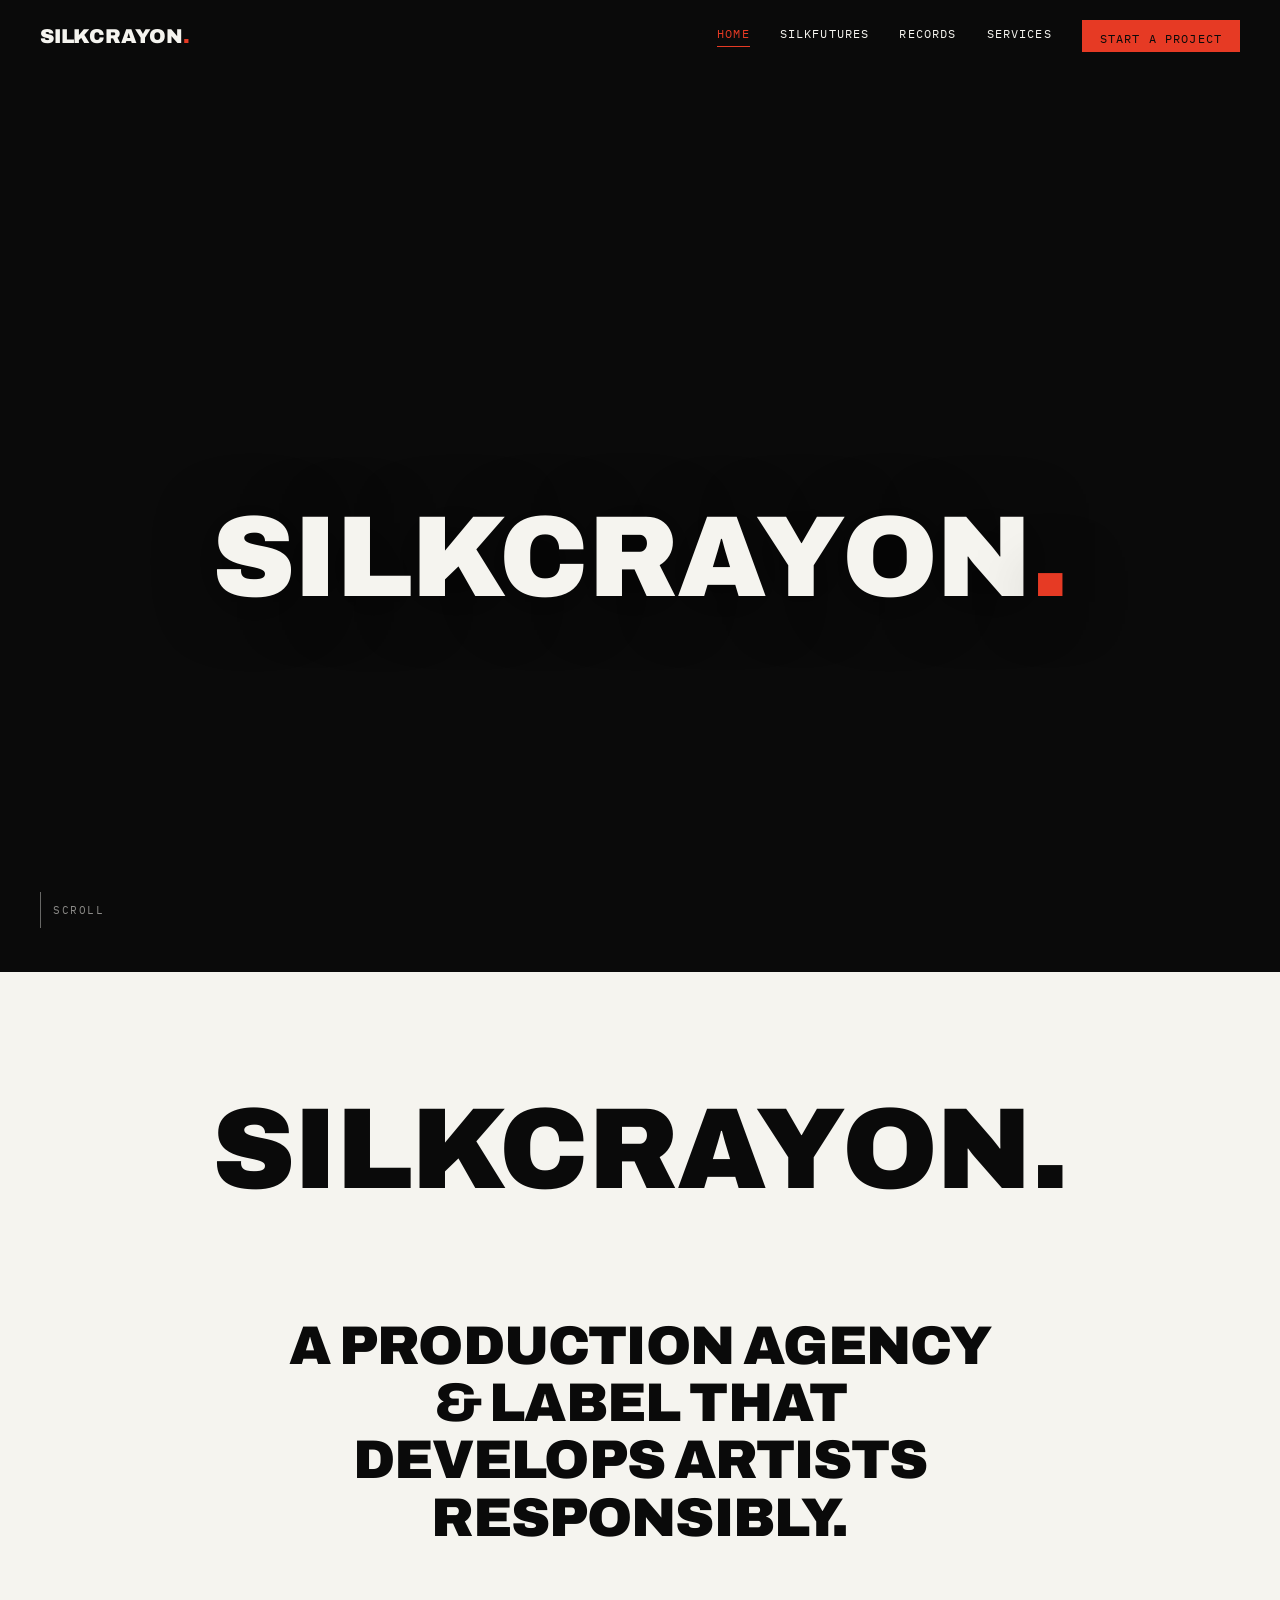
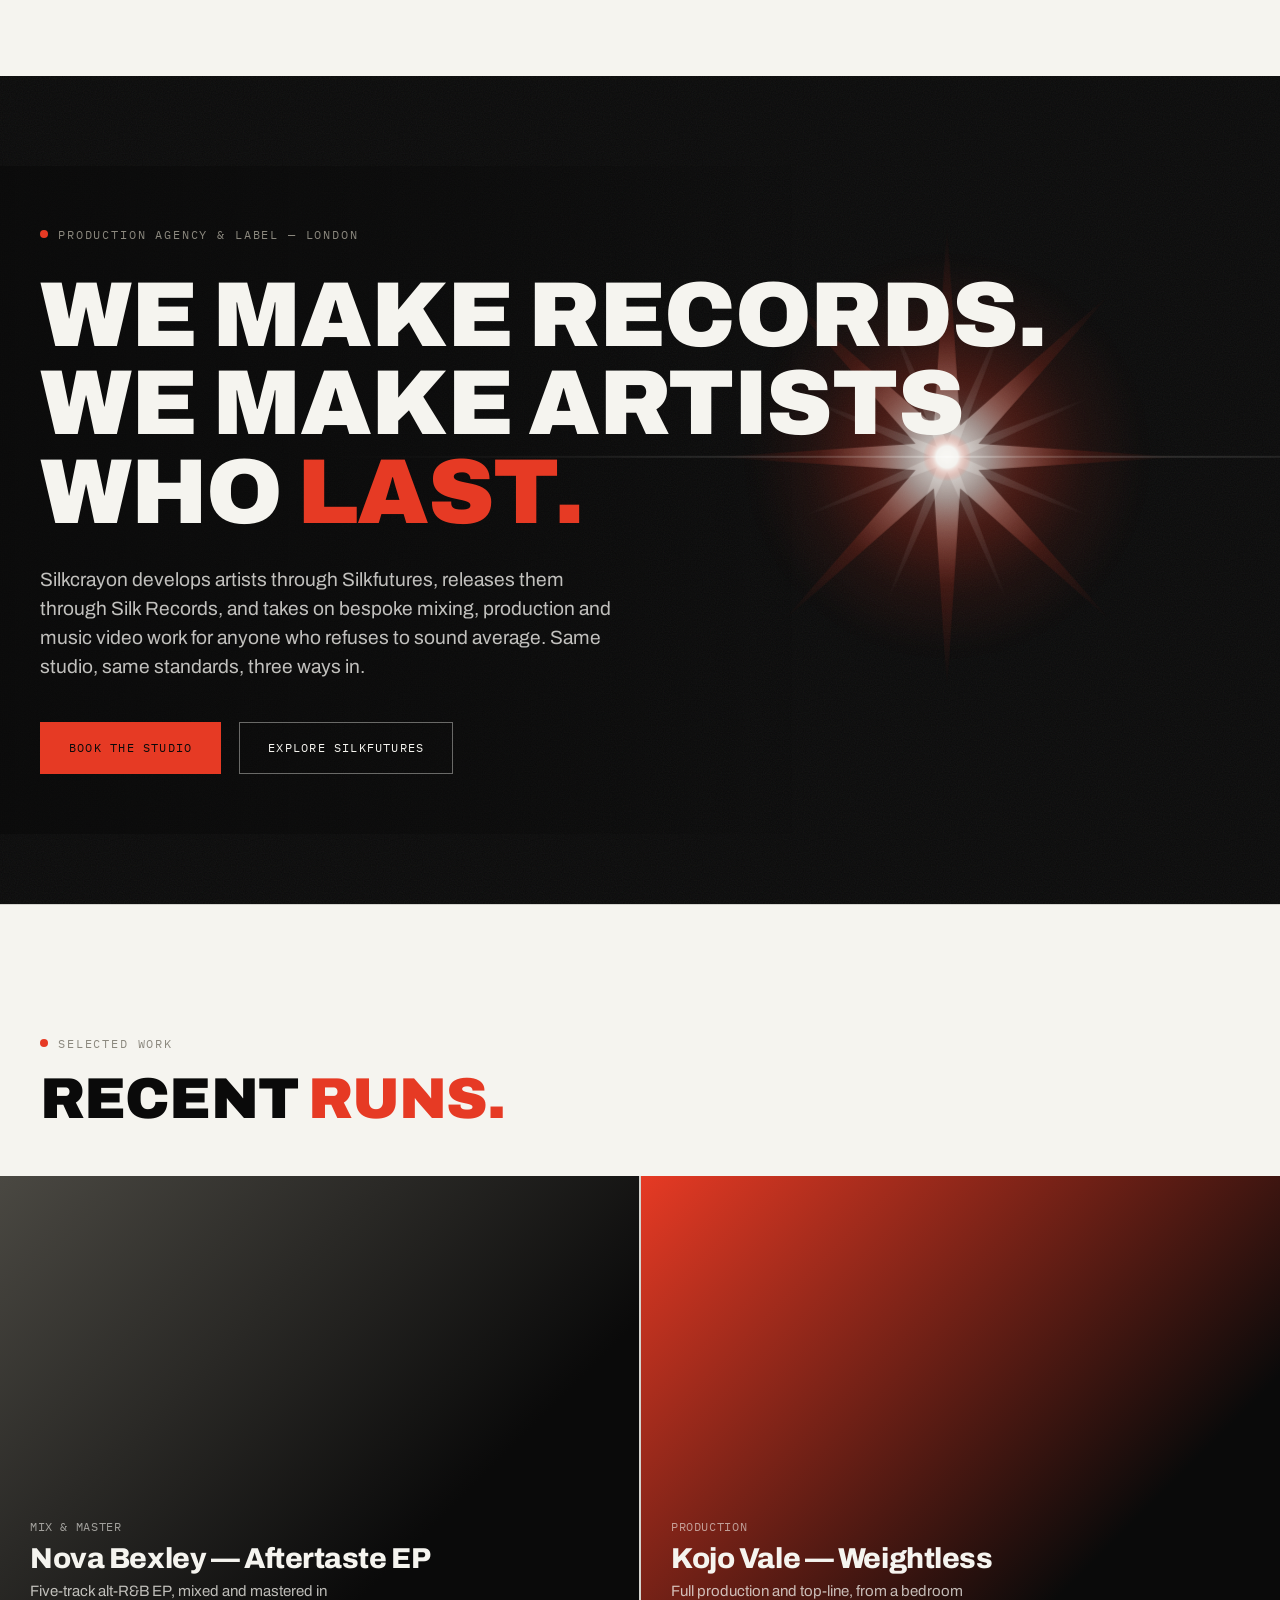
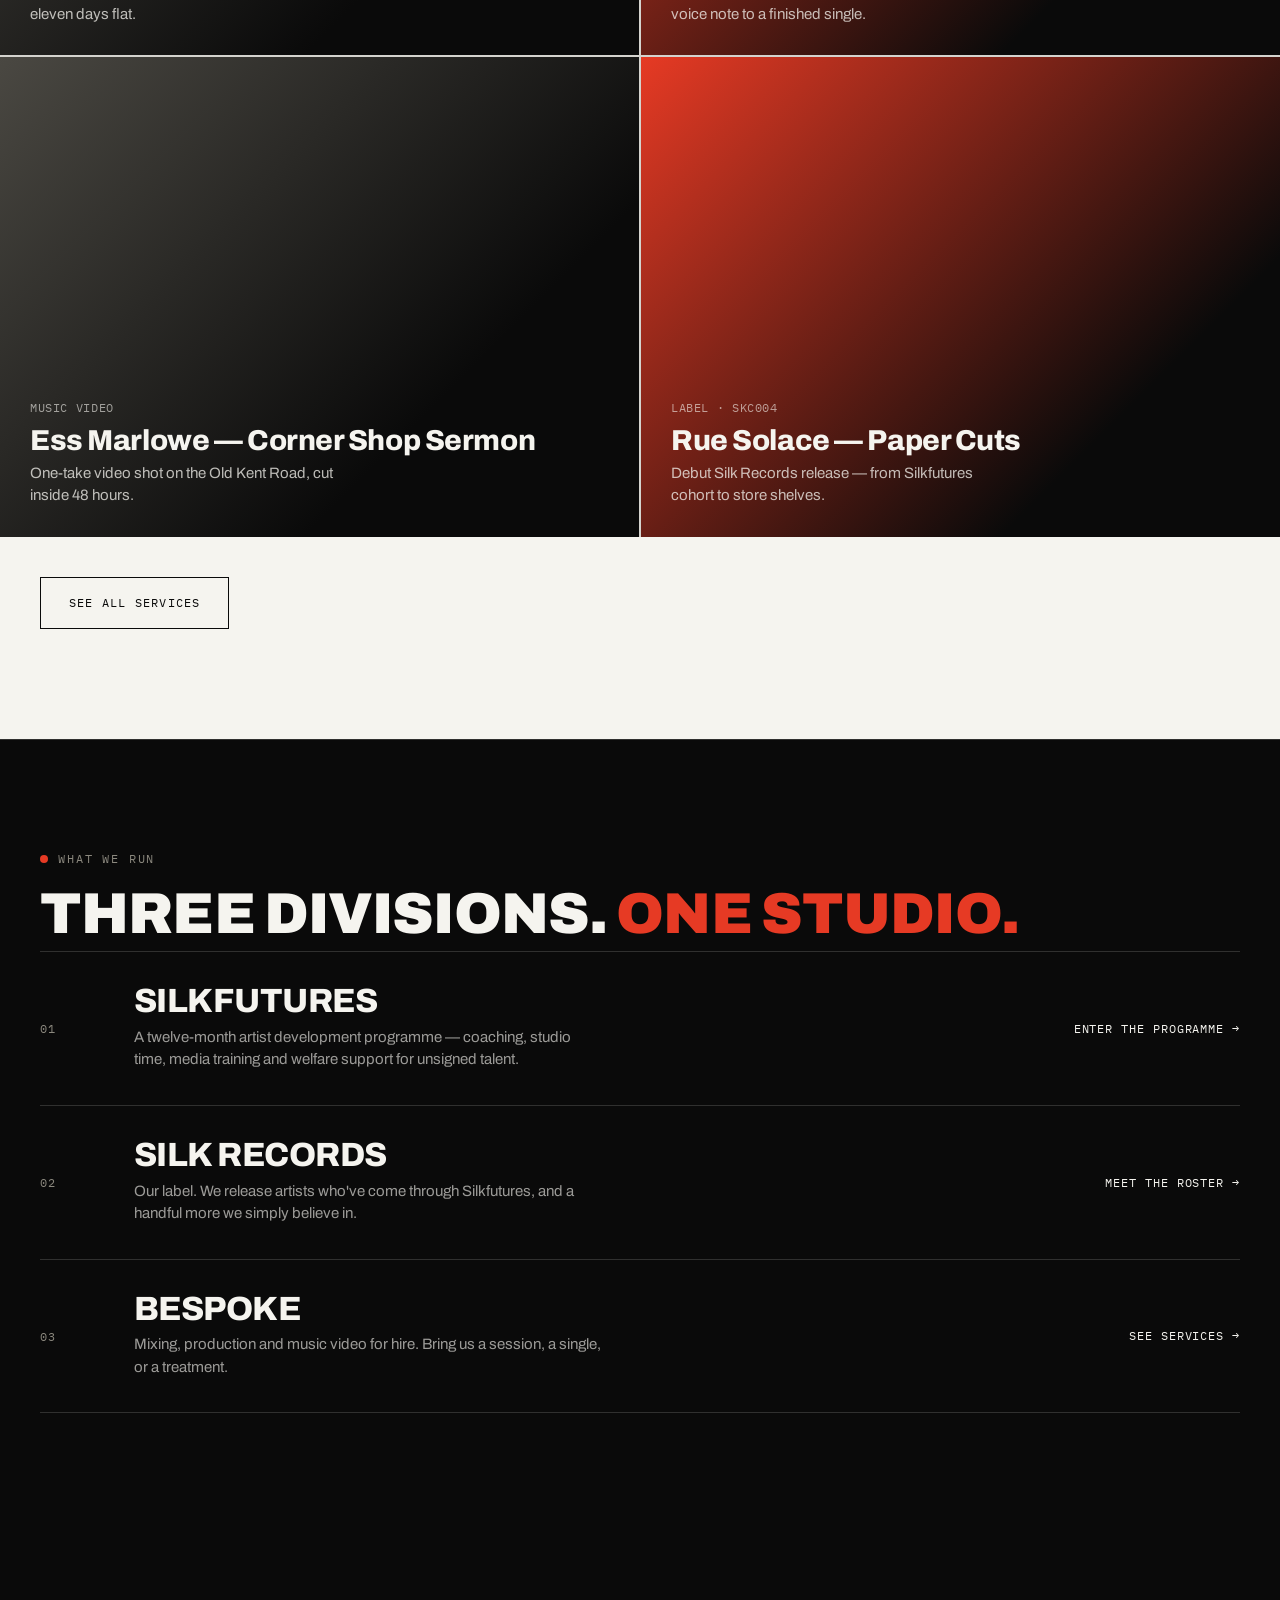
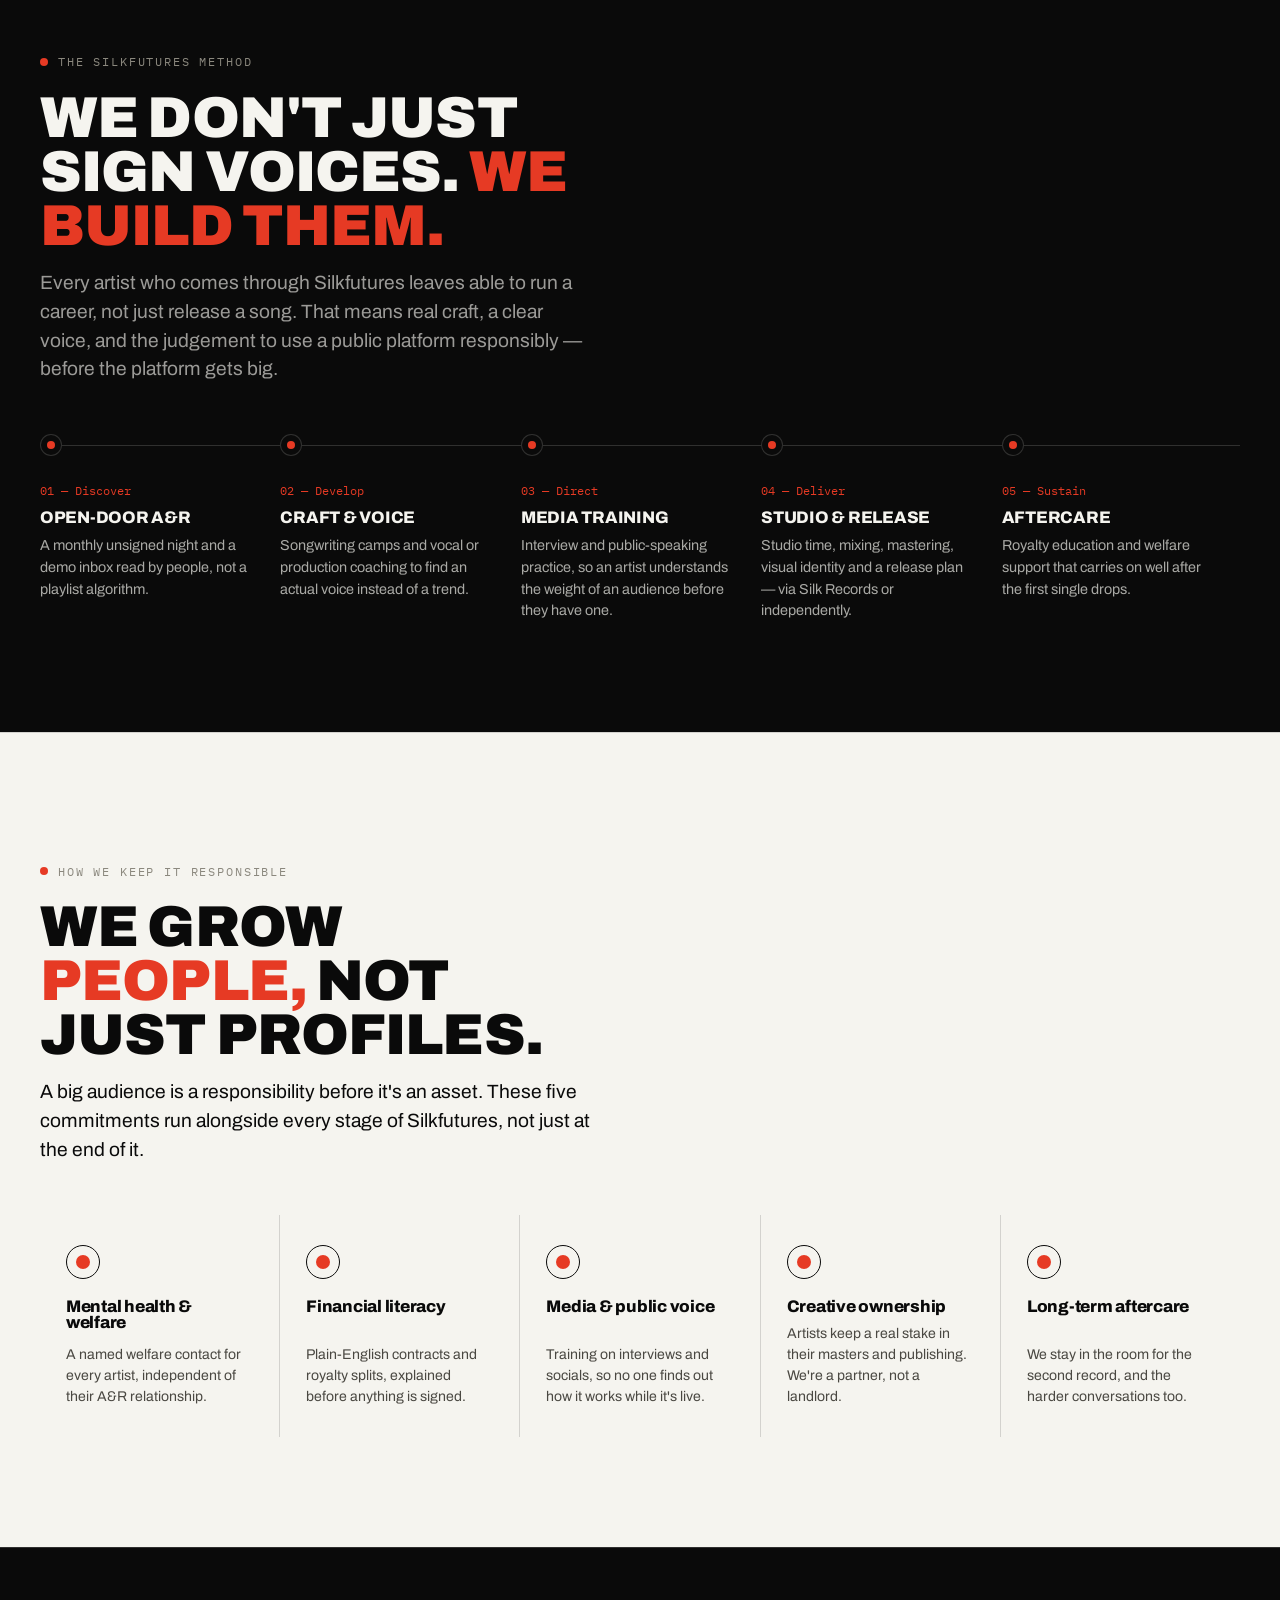
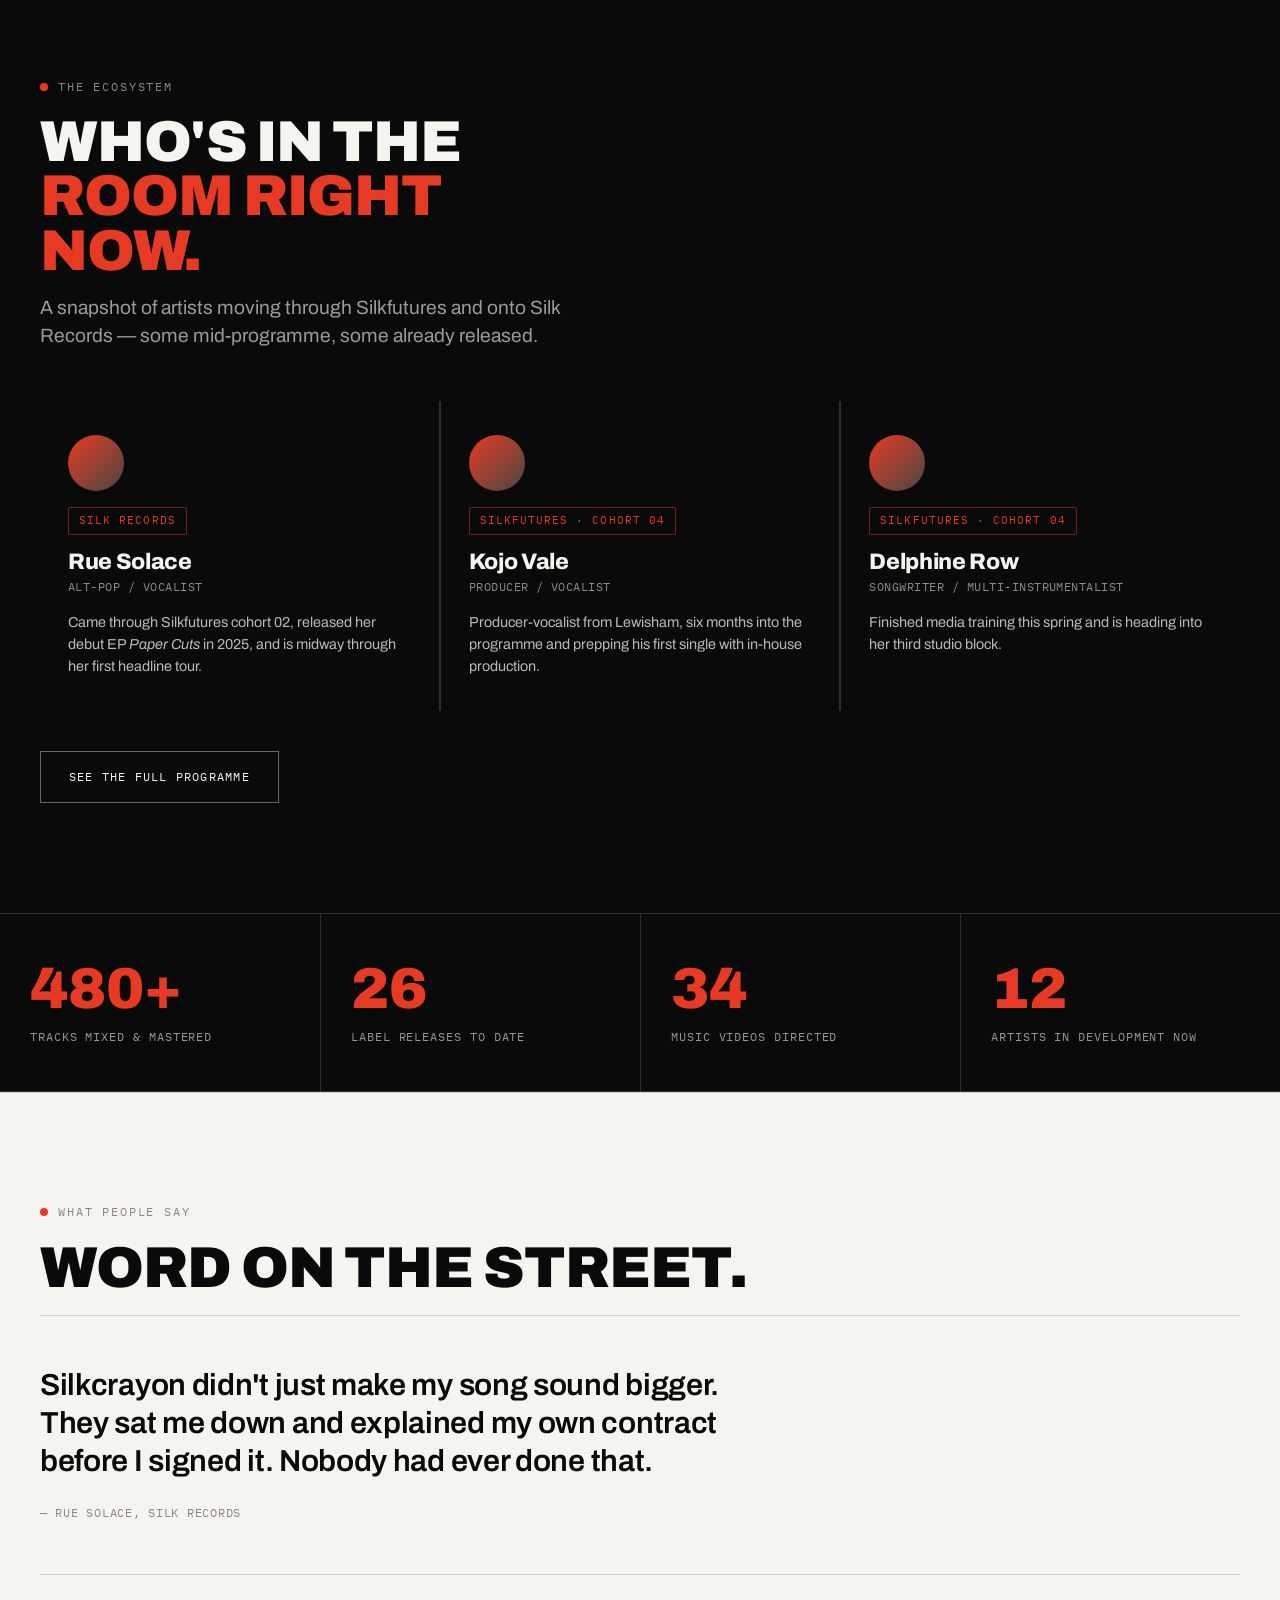
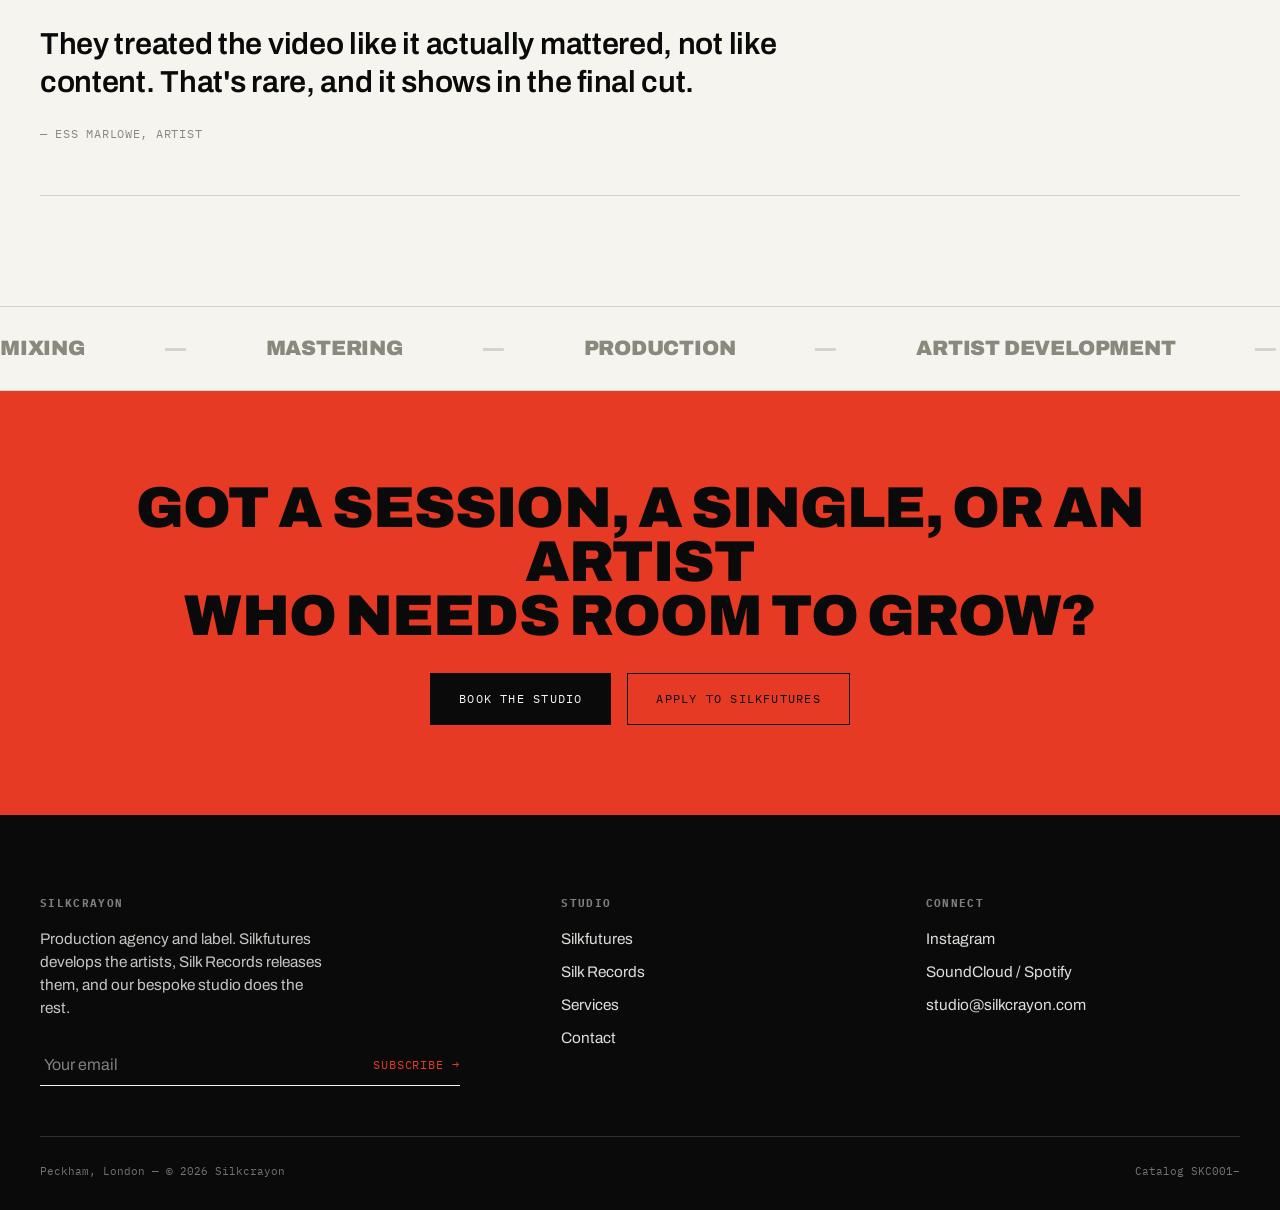
==== index.html @ c067dc6a "Add files via upload" ====
<!DOCTYPE html>
<html lang="en">
<head>
<meta charset="UTF-8">
<meta name="viewport" content="width=device-width, initial-scale=1.0">
<title>Silkcrayon — production agency & label, London</title>
<meta name="description" content="Silkcrayon is a London production agency and label. Silkfutures develops artists responsibly, Silk Records releases them, and our bespoke studio mixes, produces and shoots video for hire.">
<style>
/* ==========================================================================
   SILKCRAYON — design tokens v4
   Bold London ad-agency showreel energy. Stark black/white, one hot red,
   huge declarative uppercase type, full-bleed hero, work-grid, numbered
   method timeline, pillar cards, ecosystem grid, stacked quotes.
   ========================================================================== */

@import url('https://fonts.googleapis.com/css2?family=Archivo:ital,wght@0,400;0,500;0,600;0,700;0,800;0,900;1,500&family=IBM+Plex+Mono:wght@400;500;600&display=swap');

:root{
  --black:  #0A0A0A;
  --white:  #F5F4EF;
  --red:    #E63A24;
  --grey:   #8B887E;
  --grey-dark:#4A4842;
  --line-d: rgba(245,244,239,0.16);
  --line-l: rgba(10,10,10,0.14);

  --display:'Archivo', sans-serif;
  --body:'Archivo', sans-serif;
  --mono:'IBM Plex Mono', monospace;
}

*{ box-sizing:border-box; margin:0; padding:0; }
html{ scroll-behavior:smooth; }

body{
  background:var(--white);
  color:var(--black);
  font-family:var(--body);
  font-size:16px;
  line-height:1.5;
}

a{ color:inherit; text-decoration:none; }
img{ max-width:100%; display:block; }
button{ font-family:inherit; cursor:pointer; border:none; background:none; color:inherit; }
ul{ list-style:none; }

.wrap{ max-width:1320px; margin:0 auto; padding:0 40px; }

/* ---------- type ---------- */
h1,h2,h3{
  font-family:var(--display);
  font-weight:900;
  text-transform:uppercase;
  letter-spacing:-0.015em;
  line-height:0.94;
}
h1{ font-size:clamp(3rem, 8.4vw, 7.6rem); }
h2{ font-size:clamp(2.1rem, 4.6vw, 3.6rem); }
h3{ font-size:clamp(1.2rem, 2.2vw, 1.5rem); font-weight:800; }

.accent{ color:var(--red); }

.eyebrow{
  font-family:var(--mono); font-size:0.72rem; letter-spacing:0.16em; text-transform:uppercase;
  color:var(--grey); display:flex; align-items:center; gap:10px;
}
.eyebrow::before{ content:""; width:8px; height:8px; background:var(--red); border-radius:50%; display:inline-block; flex-shrink:0; }

.index-no{ font-family:var(--mono); font-size:0.78rem; letter-spacing:0.05em; color:var(--grey); }

p.lede{ font-size:1.2rem; max-width:54ch; }
.dim{ color:var(--grey); }
.dim-d{ color:rgba(245,244,239,0.62); }
.section-head{ margin:20px 0 50px; max-width:70ch; }
.section-head h2{ margin:20px 0 16px; }

/* ---------- nav ---------- */
.site-nav{
  position:fixed; top:0; left:0; right:0; z-index:500;
  background:var(--black); color:var(--white);
}
.site-nav .wrap{ display:flex; align-items:center; justify-content:space-between; height:72px; }
.brand{ font-family:var(--display); font-weight:900; font-size:1.25rem; text-transform:uppercase; letter-spacing:-0.01em; }
.brand .dot{ color:var(--red); }
.nav-links{ display:flex; gap:30px; align-items:center; }
.nav-links a{
  font-family:var(--mono); font-size:0.72rem; letter-spacing:0.1em; text-transform:uppercase;
  padding-bottom:3px; border-bottom:1px solid transparent;
}
.nav-links a:hover, .nav-links a.active{ border-color:var(--red); color:var(--red); }
.nav-cta{
  font-family:var(--mono); font-size:0.72rem; text-transform:uppercase; letter-spacing:0.1em;
  background:var(--red); color:var(--black); padding:10px 18px;
}
.nav-cta:hover{ background:var(--white); }
.nav-toggle{ display:none; }

/* ---------- sections ---------- */
main{ padding-top:72px; }
section{ padding:110px 0; position:relative; }
.section-dark{ background:var(--black); color:var(--white); }
.section-line{ border-top:1px solid var(--line-l); }
.section-dark.section-line{ border-top:1px solid var(--line-d); }
.tight{ padding:64px 0; }

/* ---------- hero ---------- */
.hero{
  min-height:100vh;
  display:flex; flex-direction:column; justify-content:center;
  background:var(--black); color:var(--white);
  padding-top:72px;
  position:relative;
  overflow:hidden;
}
.hero::before{
  content:"";
  position:absolute; inset:0; z-index:1; pointer-events:none;
  opacity:0.06; mix-blend-mode:screen;
  background-image:url("data:image/svg+xml;utf8,<svg xmlns='http://www.w3.org/2000/svg' width='140' height='140'><filter id='n'><feTurbulence type='fractalNoise' baseFrequency='0.85' numOctaves='2' stitchTiles='stitch'/></filter><rect width='100%25' height='100%25' filter='url(%23n)'/></svg>");
}
.hero-glow{
  position:absolute; z-index:0; pointer-events:none;
  width:60vw; height:60vw; max-width:900px; max-height:900px;
  right:-18vw; top:-10vw;
  background:radial-gradient(circle, rgba(230,58,36,0.22) 0%, rgba(230,58,36,0) 70%);
}

/* ---------- hero star: shining 8-point burst ---------- */
.hero-star{
  position:absolute; z-index:1; pointer-events:none;
  top:46%; left:74%; width:min(38vw,520px); height:min(38vw,520px);
  transform:translate(-50%,-50%);
}
.hero-star .bloom{
  position:absolute; inset:10%; border-radius:50%;
  background:radial-gradient(circle, rgba(245,244,239,0.4) 0%, rgba(230,58,36,0.28) 26%, rgba(230,58,36,0.08) 50%, rgba(230,58,36,0) 72%);
  filter:blur(10px);
  mix-blend-mode:screen;
  animation:star-bloom 4.8s ease-in-out infinite;
}
.hero-star .streak{
  position:absolute; left:50%; top:50%; width:260%; height:1px;
  background:linear-gradient(90deg, transparent 0%, rgba(245,244,239,0.35) 44%, rgba(245,244,239,0.7) 50%, rgba(245,244,239,0.35) 56%, transparent 100%);
  transform:translate(-50%,-50%);
  animation:streak-flicker 3.6s ease-in-out infinite;
}
.hero-star svg{ position:absolute; inset:0; width:100%; height:100%; overflow:visible; mix-blend-mode:screen; }
.hero-star .ray-primary, .hero-star .ray-secondary, .hero-star .star-core{
  transform-box:fill-box; transform-origin:center;
}
.hero-star .ray-primary{ animation:ray-pulse-a 4.8s ease-in-out infinite; opacity:0.85; }
.hero-star .ray-secondary{ animation:ray-pulse-b 4.8s ease-in-out infinite 0.5s; opacity:0.45; }
.hero-star .star-core{ animation:core-pulse 2.4s ease-in-out infinite; }

@keyframes star-bloom{
  0%,100%{ opacity:0.5; transform:scale(0.9); }
  50%{ opacity:0.9; transform:scale(1.08); }
}
@keyframes streak-flicker{
  0%,100%{ opacity:0.25; }
  50%{ opacity:0.7; }
}
@keyframes ray-pulse-a{
  0%,100%{ opacity:0.6; transform:scale(0.85) rotate(0deg); }
  50%{ opacity:0.95; transform:scale(1.02) rotate(3deg); }
}
@keyframes ray-pulse-b{
  0%,100%{ opacity:0.25; transform:scale(0.8) rotate(0deg); }
  50%{ opacity:0.55; transform:scale(1) rotate(-4deg); }
}
@keyframes core-pulse{
  0%,100%{ opacity:0.7; transform:scale(0.8); }
  50%{ opacity:1; transform:scale(1.2); }
}
@media (prefers-reduced-motion:reduce){
  .hero-star .bloom, .hero-star .streak, .hero-star .ray-primary, .hero-star .ray-secondary, .hero-star .star-core{
    animation:none;
  }
}
@media (max-width:900px){
  .hero-star{ left:50%; top:38%; width:min(70vw,420px); height:min(70vw,420px); opacity:0.55; }
}

.hero .wrap{ position:relative; z-index:2; }
.hero .wrap::before{
  content:"";
  position:absolute; z-index:-1;
  left:-40px; top:-60px; right:38%; bottom:-60px;
  background:linear-gradient(90deg, rgba(10,10,10,0.7) 0%, rgba(10,10,10,0.4) 60%, rgba(10,10,10,0) 100%);
  pointer-events:none;
}
.hero .eyebrow{ margin-bottom:28px; }
.hero h1{ margin-bottom:30px; max-width:19ch; }
.hero p.lede{ color:rgba(245,244,239,0.78); margin-bottom:40px; }
.hero-small{ min-height:64vh; }

/* ---------- video hero (home page) ---------- */
.video-hero{
  position:relative; height:100vh; min-height:560px; max-height:1100px;
  overflow:hidden; background:var(--black);
}
.video-hero-media{
  position:absolute; inset:0; width:100%; height:100%;
  object-fit:cover; object-position:center;
}
.video-hero .video-overlay{
  position:absolute; inset:0; z-index:1;
  background:linear-gradient(180deg, rgba(10,10,10,0.34) 0%, rgba(10,10,10,0.1) 38%, rgba(10,10,10,0.52) 78%, rgba(10,10,10,0.94) 100%);
}
.video-hero-word{
  position:absolute; inset:0; z-index:2;
  display:flex; align-items:center; justify-content:center;
  padding-top:72px;
}
.video-hero-word h1{
  font-size:clamp(2.4rem, 9vw, 8rem);
  text-align:center; color:var(--white); letter-spacing:-0.01em;
  text-shadow:0 6px 60px rgba(0,0,0,0.6);
}
.video-hero .scroll-cue{ z-index:3; }

/* ---------- statement section: wordmark lands here in black, then the big broad "what we do" line ---------- */
.statement-section{
  position:relative; background:var(--white); color:var(--black);
  padding:120px 0 130px; text-align:center;
}
.statement-section .word-black{
  font-size:clamp(2.4rem, 9vw, 8rem);
  letter-spacing:-0.01em; line-height:1;
  color:var(--black); margin-bottom:110px;
}
.statement-section .statement{
  font-family:var(--display); font-weight:900; text-transform:uppercase;
  letter-spacing:-0.015em; line-height:1.05;
  font-size:clamp(1.9rem, 4.6vw, 3.4rem);
  max-width:20ch; margin:0 auto;
}
@media (max-width:720px){
  .statement-section{ padding:90px 0 100px; }
  .statement-section .word-black{ margin-bottom:70px; }
}

/* ---------- tagline section (home page, scroll-revealed) ---------- */
.tagline-section{ position:relative; overflow:hidden; padding:150px 0 130px; }
.tagline-section::before{
  content:"";
  position:absolute; inset:0; z-index:0; pointer-events:none;
  opacity:0.06; mix-blend-mode:screen;
  background-image:url("data:image/svg+xml;utf8,<svg xmlns='http://www.w3.org/2000/svg' width='140' height='140'><filter id='n'><feTurbulence type='fractalNoise' baseFrequency='0.85' numOctaves='2' stitchTiles='stitch'/></filter><rect width='100%25' height='100%25' filter='url(%23n)'/></svg>");
}
.tagline-section .wrap{ position:relative; z-index:2; }
.tagline-section .wrap::before{
  content:"";
  position:absolute; z-index:-1;
  left:-40px; top:-60px; right:38%; bottom:-60px;
  background:linear-gradient(90deg, rgba(10,10,10,0.7) 0%, rgba(10,10,10,0.4) 60%, rgba(10,10,10,0) 100%);
  pointer-events:none;
}
.tagline-section .eyebrow{ margin-bottom:28px; }
.big-tagline{
  margin-bottom:30px; max-width:19ch;
  font-family:var(--display); font-weight:900; text-transform:uppercase;
  letter-spacing:-0.015em; line-height:0.96;
  font-size:clamp(2.6rem,7.2vw,6.4rem);
}
.tagline-section p.lede{ color:rgba(245,244,239,0.78); margin-bottom:40px; }
@media (max-width:720px){
  .video-hero{ height:92vh; }
}

.scroll-cue{
  position:absolute; bottom:44px; left:40px; z-index:2;
  display:flex; align-items:center; gap:12px;
  font-family:var(--mono); font-size:0.7rem; letter-spacing:0.14em; text-transform:uppercase;
  color:rgba(245,244,239,0.55);
}
.scroll-cue .bar{ width:1px; height:36px; background:rgba(245,244,239,0.4); position:relative; overflow:hidden; }
.scroll-cue .bar::after{
  content:""; position:absolute; top:-100%; left:0; width:100%; height:100%; background:var(--red);
  animation:cue 1.8s ease-in-out infinite;
}
@keyframes cue{ 0%{ top:-100%; } 60%{ top:100%; } 100%{ top:100%; } }

/* ---------- buttons ---------- */
.btn{
  display:inline-flex; align-items:center; gap:12px;
  font-family:var(--mono); font-size:0.76rem; text-transform:uppercase; letter-spacing:0.1em;
  padding:16px 28px; border:1px solid var(--red); background:var(--red); color:var(--black);
  transition:background 0.15s ease, color 0.15s ease;
}
.btn:hover{ background:transparent; color:var(--white); }
.section-line .btn:hover, body > main > section:not(.section-dark) .btn:hover, .cta-bar .btn:hover{ color:var(--black); }
.btn-outline{ background:transparent; color:var(--black); border-color:var(--black); }
.btn-outline:hover{ background:var(--black); color:var(--white); }
.section-dark .btn-outline, .hero .btn-outline{ color:var(--white); border-color:rgba(245,244,239,0.4); }
.section-dark .btn-outline:hover, .hero .btn-outline:hover{ background:var(--white); color:var(--black); border-color:var(--white); }

/* ---------- work grid ---------- */
.work-grid{ display:grid; grid-template-columns:repeat(2,1fr); gap:2px; background:var(--line-l); }
.section-dark .work-grid{ background:var(--line-d); }
.work-tile{
  position:relative; aspect-ratio:4/3; overflow:hidden;
  background:var(--black); color:var(--white);
  display:flex; flex-direction:column; justify-content:flex-end;
  padding:30px;
}
.work-tile::before{
  content:""; position:absolute; inset:0;
  background:linear-gradient(135deg, var(--grey-dark) 0%, var(--black) 70%);
  transition:transform 0.4s ease;
}
.work-tile:nth-child(2n)::before{ background:linear-gradient(135deg, var(--red) 0%, var(--black) 75%); }
.work-tile:hover::before{ transform:scale(1.06); }
.work-tile .tile-content{ position:relative; z-index:2; }
.work-tile .index-no{ color:rgba(245,244,239,0.6); display:block; margin-bottom:10px; }
.work-tile h3{ margin-bottom:8px; text-transform:none; font-size:clamp(1.3rem,2.6vw,1.8rem); }
.work-tile p{ color:rgba(245,244,239,0.75); font-size:0.94rem; max-width:36ch; }

/* ---------- expertise / numbered list ---------- */
.expertise-list{ border-top:1px solid var(--line-l); }
.section-dark .expertise-list{ border-top:1px solid var(--line-d); }
.expertise-row{
  display:grid; grid-template-columns:70px 1fr auto; align-items:center; gap:24px;
  padding:34px 0; border-bottom:1px solid var(--line-l);
  transition:padding-left 0.2s ease;
}
.section-dark .expertise-row{ border-bottom:1px solid var(--line-d); }
.expertise-row:hover{ padding-left:14px; }
.expertise-row:hover h3{ color:var(--red); }
.expertise-row h3{ text-transform:uppercase; font-size:clamp(1.4rem,3vw,2.1rem); transition:color 0.15s ease; }
.expertise-row .desc{ font-size:0.94rem; }
.expertise-row .go{ font-family:var(--mono); font-size:0.72rem; text-transform:uppercase; letter-spacing:0.08em; white-space:nowrap; }
.expertise-row .go::after{ content:" →"; }

/* ---------- quotes ---------- */
.quote-block{ padding:50px 0; border-top:1px solid var(--line-l); }
.section-dark .quote-block{ border-top:1px solid var(--line-d); }
.quote-block:last-child{ border-bottom:1px solid var(--line-l); }
.section-dark .quote-block:last-child{ border-bottom:1px solid var(--line-d); }
.quote-block p{
  font-family:var(--display); font-weight:600; text-transform:none;
  font-size:clamp(1.3rem,2.6vw,1.9rem); line-height:1.25; letter-spacing:-0.01em;
  max-width:44ch; margin-bottom:20px;
}
.quote-block cite{ font-family:var(--mono); font-size:0.76rem; text-transform:uppercase; letter-spacing:0.06em; color:var(--grey); font-style:normal; }

/* ---------- capability / credit strip ---------- */
.strip{ overflow:hidden; border-top:1px solid var(--line-l); border-bottom:1px solid var(--line-l); background:var(--white); padding:26px 0; }
.section-dark .strip{ border-top:1px solid var(--line-d); border-bottom:1px solid var(--line-d); background:var(--black); }
.strip-track{ display:flex; gap:80px; white-space:nowrap; width:max-content; animation:scroll 32s linear infinite; }
.strip span{ font-family:var(--display); font-weight:900; text-transform:uppercase; font-size:1.3rem; color:var(--grey); letter-spacing:-0.01em; }
.strip span::after{ content:"—"; margin-left:80px; color:var(--line-l); }
@keyframes scroll{ from{ transform:translateX(0);} to{ transform:translateX(-50%);} }

/* ---------- stat row ---------- */
.stat-row{ display:grid; grid-template-columns:repeat(4,1fr); border-top:1px solid var(--line-d); border-bottom:1px solid var(--line-d); }
.stat{ padding:46px 30px; border-left:1px solid var(--line-d); }
.stat:first-child{ border-left:none; }
.stat .num{ font-family:var(--display); font-weight:900; font-size:clamp(2.2rem,4.6vw,3.6rem); color:var(--red); line-height:1; margin-bottom:10px; }
.stat .label{ font-family:var(--mono); font-size:0.72rem; text-transform:uppercase; letter-spacing:0.08em; color:rgba(245,244,239,0.6); }

/* ---------- method timeline (genuine sequence) ---------- */
.stage-line{ position:relative; display:grid; grid-template-columns:repeat(5,1fr); gap:2px; margin-top:20px; }
.stage-line::before{
  content:""; position:absolute; top:11px; left:0; right:0; height:1px; background:var(--line-d); z-index:0;
}
.stage{ position:relative; z-index:1; padding-right:20px; }
.stage-dot{ width:22px; height:22px; border-radius:50%; background:var(--black); border:1px solid var(--line-d); display:flex; align-items:center; justify-content:center; margin-bottom:26px; }
.stage-dot::after{ content:""; width:8px; height:8px; border-radius:50%; background:var(--red); }
.stage-no{ font-family:var(--mono); font-size:0.72rem; color:var(--red); display:block; margin-bottom:10px; }
.stage h3{ text-transform:uppercase; font-size:1.05rem; margin-bottom:10px; }
.stage p{ font-size:0.9rem; color:rgba(245,244,239,0.68); }

/* ---------- pillar cards (parallel commitments, not a sequence) ---------- */
.pillar-grid{ display:grid; grid-template-columns:repeat(5,1fr); gap:1px; background:var(--line-l); margin-top:10px; }
.pillar{ background:var(--white); padding:30px 26px; min-height:200px; display:flex; flex-direction:column; justify-content:space-between; }
.pillar .mark{ width:34px; height:34px; border:1px solid var(--black); border-radius:50%; position:relative; margin-bottom:20px; }
.pillar .mark::after{ content:""; position:absolute; inset:9px; background:var(--red); border-radius:50%; }
.pillar h3{ text-transform:none; font-size:1.05rem; margin-bottom:8px; }
.pillar p{ font-size:0.88rem; color:var(--grey-dark); }

/* ---------- ecosystem / roster cards ---------- */
.eco-grid{ display:grid; grid-template-columns:repeat(3,1fr); gap:2px; background:var(--line-l); margin-top:10px; }
.section-dark .eco-grid{ background:var(--line-d); }
.eco-card{ background:var(--black); color:var(--white); padding:34px 28px; display:flex; flex-direction:column; gap:16px; min-height:280px; }
.eco-card .avatar{ width:56px; height:56px; border-radius:50%; background:linear-gradient(135deg, var(--red), var(--grey-dark)); flex-shrink:0; }
.eco-tag{ font-family:var(--mono); font-size:0.66rem; letter-spacing:0.1em; text-transform:uppercase; color:var(--red); border:1px solid rgba(230,58,36,0.5); padding:5px 10px; border-radius:2px; align-self:flex-start; }
.eco-card h3{ text-transform:none; font-size:1.4rem; }
.eco-card .role{ font-family:var(--mono); font-size:0.76rem; color:rgba(245,244,239,0.55); text-transform:uppercase; letter-spacing:0.04em; margin-top:-10px; }
.eco-card p{ font-size:0.9rem; color:rgba(245,244,239,0.75); flex:1; }

/* ---------- roster / list rows ---------- */
.roster-list{ border-top:1px solid var(--line-l); }
.section-dark .roster-list{ border-top:1px solid var(--line-d); }
.roster-row{
  display:grid; grid-template-columns:90px 1fr 2fr; gap:26px; align-items:start;
  padding:34px 0; border-bottom:1px solid var(--line-l);
}
.section-dark .roster-row{ border-bottom:1px solid var(--line-d); }
.roster-row h3{ text-transform:none; font-size:clamp(1.4rem,2.6vw,1.9rem); font-weight:800; }
.roster-row p{ color:var(--grey); }

/* ---------- service rows ---------- */
.service-row{ padding:48px 0; border-top:1px solid var(--line-l); display:grid; grid-template-columns:1fr 2fr; gap:40px; }
.service-row:last-child{ border-bottom:1px solid var(--line-l); }
.service-row h2{ font-size:clamp(2rem,4.2vw,3rem); }
.price-tag{ font-family:var(--mono); font-size:0.8rem; letter-spacing:0.05em; color:var(--red); }
.service-row ul{ margin-top:14px; }
.service-row li{ font-size:0.94rem; color:var(--grey-dark); padding:8px 0; border-top:1px solid var(--line-l); }
.service-row li:first-child{ border-top:none; }

/* ---------- booking paths ---------- */
.path-grid{ display:grid; grid-template-columns:repeat(3,1fr); gap:2px; background:var(--line-d); margin-top:10px; }
.path-card{ background:var(--black); padding:38px 30px; display:flex; flex-direction:column; gap:18px; min-height:260px; }
.path-card .index-no{ color:var(--red); }
.path-card h3{ text-transform:uppercase; font-size:1.2rem; }
.path-card p{ font-size:0.92rem; color:rgba(245,244,239,0.7); flex:1; }
.path-card .btn{ align-self:flex-start; }

/* ---------- steps ---------- */
.steps{ counter-reset:step; }
.step{ display:grid; grid-template-columns:90px 1fr; gap:26px; padding:30px 0; border-top:1px solid var(--line-l); }
.section-dark .step{ border-top:1px solid var(--line-d); }
.step:last-child{ border-bottom:1px solid var(--line-l); }
.section-dark .step:last-child{ border-bottom:1px solid var(--line-d); }
.step-num{ counter-increment:step; font-family:var(--mono); font-size:0.85rem; color:var(--grey); }
.step-num::before{ content:"0" counter(step); }

/* ---------- CTA bar ---------- */
.cta-bar{ background:var(--red); color:var(--black); text-align:center; padding:90px 0; }
.cta-bar h2{ margin-bottom:30px; }
.cta-bar .btn{ background:var(--black); color:var(--white); border-color:var(--black); }
.cta-bar .btn:hover{ background:transparent; color:var(--black); }
.cta-bar .btn-outline{ background:transparent; color:var(--black); border-color:var(--black); }
.cta-bar .btn-outline:hover{ background:var(--black); color:var(--white); }
.cta-actions{ display:flex; gap:16px; justify-content:center; flex-wrap:wrap; }

/* ---------- newsletter ---------- */
.newsletter{ display:flex; gap:20px; align-items:center; flex-wrap:wrap; justify-content:space-between; }
.newsletter form{ display:flex; gap:0; border-bottom:1px solid var(--white); min-width:280px; flex:1; max-width:420px; }
.newsletter input{ flex:1; background:transparent; border:none; padding:12px 4px; color:var(--white); font-family:var(--body); font-size:1rem; }
.newsletter input::placeholder{ color:rgba(245,244,239,0.5); }
.newsletter input:focus{ outline:none; }
.newsletter button{ font-family:var(--mono); font-size:0.72rem; text-transform:uppercase; letter-spacing:0.08em; color:var(--red); }

/* ---------- form ---------- */
.form-grid{ display:grid; grid-template-columns:1fr 1fr; gap:24px; }
.field{ margin-bottom:24px; }
.field.full{ grid-column:1 / -1; }
label{ display:block; font-family:var(--mono); font-size:0.7rem; text-transform:uppercase; letter-spacing:0.1em; margin-bottom:10px; color:var(--grey); }
input, select, textarea{
  width:100%; background:transparent; border:none; border-bottom:1px solid var(--black);
  padding:12px 2px; font-family:var(--body); font-size:1.05rem; color:var(--black);
}
input:focus, select:focus, textarea:focus{ outline:none; border-color:var(--red); }
textarea{ resize:vertical; min-height:110px; }
.form-note{ font-family:var(--mono); font-size:0.76rem; color:var(--grey); margin-top:18px; }
.form-status{ font-family:var(--mono); font-size:0.78rem; margin-top:18px; display:none; }
.form-status.show{ display:block; }

/* ---------- contact info list ---------- */
.info-list{ margin-top:30px; }
.info-list dt{ font-family:var(--mono); font-size:0.7rem; text-transform:uppercase; letter-spacing:0.1em; color:var(--grey); margin-top:22px; }
.info-list dd{ font-size:1.05rem; margin-top:6px; }

/* ---------- footer ---------- */
footer{ background:var(--black); color:var(--white); padding:80px 0 30px; }
.footer-grid{ display:grid; grid-template-columns:1.5fr 1fr 1fr; gap:50px; padding-bottom:50px; border-bottom:1px solid var(--line-d); margin-bottom:26px; }
footer h4{ font-family:var(--mono); font-size:0.7rem; text-transform:uppercase; letter-spacing:0.12em; color:rgba(245,244,239,0.5); margin-bottom:16px; }
footer a{ display:block; font-size:0.96rem; margin-bottom:10px; color:rgba(245,244,239,0.9); }
footer a:hover{ color:var(--red); }
.footer-bottom{ display:flex; justify-content:space-between; font-family:var(--mono); font-size:0.7rem; color:rgba(245,244,239,0.45); flex-wrap:wrap; gap:10px; }

/* ---------- focus ---------- */
a:focus-visible, button:focus-visible, input:focus-visible, textarea:focus-visible, select:focus-visible{
  outline:2px solid var(--red); outline-offset:3px;
}

/* ---------- responsive ---------- */
@media (max-width:980px){
  .stage-line{ grid-template-columns:1fr; gap:0; }
  .stage-line::before{ display:none; }
  .stage{ padding:24px 0; border-top:1px solid var(--line-d); }
  .pillar-grid{ grid-template-columns:repeat(2,1fr); }
  .path-grid{ grid-template-columns:1fr; }
  .eco-grid{ grid-template-columns:repeat(2,1fr); }
  .stat-row{ grid-template-columns:repeat(2,1fr); }
}
@media (max-width:900px){
  .work-grid{ grid-template-columns:1fr; }
  .expertise-row{ grid-template-columns:1fr; gap:8px; }
  .expertise-row .go{ justify-self:start; }
  .roster-row{ grid-template-columns:1fr; gap:8px; }
  .service-row{ grid-template-columns:1fr; }
  .stat{ border-left:none; border-top:1px solid var(--line-d); }
  .stat:first-child{ border-top:none; }
  .footer-grid{ grid-template-columns:1fr; gap:30px; }
  .form-grid{ grid-template-columns:1fr; }
  .newsletter{ flex-direction:column; align-items:flex-start; }
  .eco-grid{ grid-template-columns:1fr; }
  .pillar-grid{ grid-template-columns:1fr; }
}
@media (max-width:720px){
  .nav-links{
    position:fixed; top:72px; left:0; right:0; bottom:0; background:var(--black);
    flex-direction:column; padding:36px 40px; align-items:flex-start; gap:24px;
    transform:translateX(100%); transition:transform 0.2s ease;
  }
  .nav-links.open{ transform:translateX(0); }
  .nav-toggle{ display:block; font-family:var(--mono); font-size:0.72rem; text-transform:uppercase; letter-spacing:0.08em; border:1px solid var(--white); padding:9px 14px; }
  .scroll-cue{ display:none; }
}
@media (prefers-reduced-motion:reduce){
  html{ scroll-behavior:auto; }
  .strip-track{ animation:none; }
  .scroll-cue .bar::after{ animation:none; }
}

</style>
</head>
<body>

<nav class="site-nav">
  <div class="wrap">
    <a href="index.html" class="brand">SILKCRAYON<span class="dot">.</span></a>
    <button class="nav-toggle" aria-expanded="false">MENU</button>
    <div class="nav-links">
      <a href="index.html">Home</a>
      <a href="futures.html">Silkfutures</a>
      <a href="records.html">Records</a>
      <a href="services.html">Services</a>
      <a href="contact.html" class="nav-cta">Start a project</a>
    </div>
  </div>
</nav>

<main>

  <!-- VIDEO HERO -->
  <section class="video-hero">
    <video class="video-hero-media" autoplay muted loop playsinline preload="auto" aria-hidden="true">
      <source src="assets/hero-space.webm" type="video/webm">
      <source src="assets/hero-space.mp4" type="video/mp4">
    </video>
    <div class="video-overlay"></div>
    <div class="video-hero-word">
      <h1>SILKCRAYON<span class="accent">.</span></h1>
    </div>
    <div class="scroll-cue"><span class="bar"></span> Scroll</div>
  </section>

  <!-- STATEMENT -->
  <section class="statement-section">
    <div class="wrap">
      <h2 class="word-black">SILKCRAYON.</h2>
      <p class="statement">A production agency &amp; label that develops artists responsibly.</p>
    </div>
  </section>

  <!-- TAGLINE -->
  <section class="section-dark tagline-section">
    <div class="hero-star" aria-hidden="true">
      <div class="bloom"></div>
      <div class="streak"></div>
      <svg viewBox="0 0 200 200">
        <defs>
          <radialGradient id="starCore" cx="50%" cy="50%" r="50%">
            <stop offset="0%" stop-color="#F5F4EF" stop-opacity="1"/>
            <stop offset="45%" stop-color="#F5F4EF" stop-opacity="0.85"/>
            <stop offset="100%" stop-color="#E63A24" stop-opacity="0"/>
          </radialGradient>
          <radialGradient id="rayGradA" cx="50%" cy="50%" r="50%">
            <stop offset="0%" stop-color="#F5F4EF" stop-opacity="0.95"/>
            <stop offset="18%" stop-color="#F5F4EF" stop-opacity="0.55"/>
            <stop offset="55%" stop-color="#E63A24" stop-opacity="0.18"/>
            <stop offset="100%" stop-color="#E63A24" stop-opacity="0"/>
          </radialGradient>
          <radialGradient id="rayGradB" cx="50%" cy="50%" r="50%">
            <stop offset="0%" stop-color="#F5F4EF" stop-opacity="0.9"/>
            <stop offset="30%" stop-color="#F5F4EF" stop-opacity="0.3"/>
            <stop offset="100%" stop-color="#F5F4EF" stop-opacity="0"/>
          </radialGradient>
        </defs>
        <g class="ray-primary">
          <path d="M 100 4 L 105.4 87.1 L 167.9 32.1 L 112.9 94.6 L 196 100 L 112.9 105.4 L 167.9 167.9 L 105.4 112.9 L 100 196 L 94.6 112.9 L 32.1 167.9 L 87.1 105.4 L 4 100 L 87.1 94.6 L 32.1 32.1 L 94.6 87.1 Z" fill="url(#rayGradA)"/>
        </g>
        <g class="ray-secondary">
          <path d="M 126.8 35.3 L 104.2 95.8 L 164.7 73.2 L 106 100 L 164.7 126.8 L 104.2 104.2 L 126.8 164.7 L 100 106 L 73.2 164.7 L 95.8 104.2 L 35.3 126.8 L 94 100 L 35.3 73.2 L 95.8 95.8 L 73.2 35.3 L 100 94 Z" fill="url(#rayGradB)"/>
        </g>
        <circle class="star-core" cx="100" cy="100" r="10" fill="url(#starCore)"/>
      </svg>
    </div>
    <div class="wrap">
      <span class="eyebrow">Production agency &amp; label — London</span>
      <h2 class="big-tagline">WE MAKE RECORDS. WE MAKE ARTISTS WHO <span class="accent">LAST.</span></h2>
      <p class="lede">Silkcrayon develops artists through Silkfutures, releases them through Silk Records, and takes on bespoke mixing, production and music video work for anyone who refuses to sound average. Same studio, same standards, three ways in.</p>
      <div style="display:flex; gap:18px; flex-wrap:wrap;">
        <a href="contact.html" class="btn">Book the studio</a>
        <a href="futures.html" class="btn btn-outline">Explore Silkfutures</a>
      </div>
    </div>
  </section>


  <!-- WORK -->
  <section class="section-line">
    <div class="wrap section-head">
      <span class="eyebrow">Selected work</span>
      <h2>RECENT <span class="accent">RUNS.</span></h2>
    </div>
    <div class="work-grid">
      <a class="work-tile" href="services.html">
        <div class="tile-content">
          <span class="index-no">MIX &amp; MASTER</span>
          <h3>Nova Bexley — Aftertaste EP</h3>
          <p>Five-track alt-R&amp;B EP, mixed and mastered in eleven days flat.</p>
        </div>
      </a>
      <a class="work-tile" href="services.html">
        <div class="tile-content">
          <span class="index-no">PRODUCTION</span>
          <h3>Kojo Vale — Weightless</h3>
          <p>Full production and top-line, from a bedroom voice note to a finished single.</p>
        </div>
      </a>
      <a class="work-tile" href="services.html">
        <div class="tile-content">
          <span class="index-no">MUSIC VIDEO</span>
          <h3>Ess Marlowe — Corner Shop Sermon</h3>
          <p>One-take video shot on the Old Kent Road, cut inside 48 hours.</p>
        </div>
      </a>
      <a class="work-tile" href="records.html">
        <div class="tile-content">
          <span class="index-no">LABEL · SKC004</span>
          <h3>Rue Solace — Paper Cuts</h3>
          <p>Debut Silk Records release — from Silkfutures cohort to store shelves.</p>
        </div>
      </a>
    </div>
    <div class="wrap" style="margin-top:40px;">
      <a href="services.html" class="btn btn-outline">See all services</a>
    </div>
  </section>

  <!-- DIVISIONS -->
  <section class="section-dark section-line">
    <div class="wrap">
      <span class="eyebrow">What we run</span>
      <h2 style="margin:20px 0 10px;">THREE DIVISIONS. <span class="accent">ONE STUDIO.</span></h2>
    </div>
    <div class="wrap">
      <div class="expertise-list">
        <div class="expertise-row">
          <span class="index-no">01</span>
          <div>
            <h3>Silkfutures</h3>
            <p class="desc dim-d" style="margin-top:8px; max-width:52ch;">A twelve-month artist development programme — coaching, studio time, media training and welfare support for unsigned talent.</p>
          </div>
          <a href="futures.html" class="go">Enter the programme</a>
        </div>
        <div class="expertise-row">
          <span class="index-no">02</span>
          <div>
            <h3>Silk Records</h3>
            <p class="desc dim-d" style="margin-top:8px; max-width:52ch;">Our label. We release artists who've come through Silkfutures, and a handful more we simply believe in.</p>
          </div>
          <a href="records.html" class="go">Meet the roster</a>
        </div>
        <div class="expertise-row">
          <span class="index-no">03</span>
          <div>
            <h3>Bespoke</h3>
            <p class="desc dim-d" style="margin-top:8px; max-width:52ch;">Mixing, production and music video for hire. Bring us a session, a single, or a treatment.</p>
          </div>
          <a href="services.html" class="go">See services</a>
        </div>
      </div>
    </div>
  </section>

  <!-- SILKFUTURES METHOD -->
  <section class="section-dark">
    <div class="wrap section-head">
      <span class="eyebrow">The Silkfutures method</span>
      <h2>WE DON'T JUST SIGN VOICES. <span class="accent">WE BUILD THEM.</span></h2>
      <p class="lede dim-d">Every artist who comes through Silkfutures leaves able to run a career, not just release a song. That means real craft, a clear voice, and the judgement to use a public platform responsibly — before the platform gets big.</p>
    </div>
    <div class="wrap">
      <div class="stage-line">
        <div class="stage">
          <div class="stage-dot"></div>
          <span class="stage-no">01 — Discover</span>
          <h3>Open-door A&amp;R</h3>
          <p>A monthly unsigned night and a demo inbox read by people, not a playlist algorithm.</p>
        </div>
        <div class="stage">
          <div class="stage-dot"></div>
          <span class="stage-no">02 — Develop</span>
          <h3>Craft &amp; voice</h3>
          <p>Songwriting camps and vocal or production coaching to find an actual voice instead of a trend.</p>
        </div>
        <div class="stage">
          <div class="stage-dot"></div>
          <span class="stage-no">03 — Direct</span>
          <h3>Media training</h3>
          <p>Interview and public-speaking practice, so an artist understands the weight of an audience before they have one.</p>
        </div>
        <div class="stage">
          <div class="stage-dot"></div>
          <span class="stage-no">04 — Deliver</span>
          <h3>Studio &amp; release</h3>
          <p>Studio time, mixing, mastering, visual identity and a release plan — via Silk Records or independently.</p>
        </div>
        <div class="stage">
          <div class="stage-dot"></div>
          <span class="stage-no">05 — Sustain</span>
          <h3>Aftercare</h3>
          <p>Royalty education and welfare support that carries on well after the first single drops.</p>
        </div>
      </div>
    </div>
  </section>

  <!-- RESPONSIBLE DEVELOPMENT PILLARS -->
  <section class="section-line">
    <div class="wrap section-head">
      <span class="eyebrow">How we keep it responsible</span>
      <h2>WE GROW <span class="accent">PEOPLE,</span> NOT JUST PROFILES.</h2>
      <p class="lede">A big audience is a responsibility before it's an asset. These five commitments run alongside every stage of Silkfutures, not just at the end of it.</p>
    </div>
    <div class="wrap">
      <div class="pillar-grid">
        <div class="pillar">
          <div><div class="mark"></div><h3>Mental health &amp; welfare</h3></div>
          <p>A named welfare contact for every artist, independent of their A&amp;R relationship.</p>
        </div>
        <div class="pillar">
          <div><div class="mark"></div><h3>Financial literacy</h3></div>
          <p>Plain-English contracts and royalty splits, explained before anything is signed.</p>
        </div>
        <div class="pillar">
          <div><div class="mark"></div><h3>Media &amp; public voice</h3></div>
          <p>Training on interviews and socials, so no one finds out how it works while it's live.</p>
        </div>
        <div class="pillar">
          <div><div class="mark"></div><h3>Creative ownership</h3></div>
          <p>Artists keep a real stake in their masters and publishing. We're a partner, not a landlord.</p>
        </div>
        <div class="pillar">
          <div><div class="mark"></div><h3>Long-term aftercare</h3></div>
          <p>We stay in the room for the second record, and the harder conversations too.</p>
        </div>
      </div>
    </div>
  </section>

  <!-- ECOSYSTEM PREVIEW -->
  <section class="section-dark section-line">
    <div class="wrap section-head">
      <span class="eyebrow">The ecosystem</span>
      <h2>WHO'S IN THE <span class="accent">ROOM RIGHT NOW.</span></h2>
      <p class="lede dim-d">A snapshot of artists moving through Silkfutures and onto Silk Records — some mid-programme, some already released.</p>
    </div>
    <div class="wrap">
      <div class="eco-grid">
        <div class="eco-card">
          <div class="avatar"></div>
          <span class="eco-tag">Silk Records</span>
          <h3>Rue Solace</h3>
          <span class="role">Alt-pop / vocalist</span>
          <p>Came through Silkfutures cohort 02, released her debut EP <em>Paper Cuts</em> in 2025, and is midway through her first headline tour.</p>
        </div>
        <div class="eco-card">
          <div class="avatar"></div>
          <span class="eco-tag">Silkfutures · Cohort 04</span>
          <h3>Kojo Vale</h3>
          <span class="role">Producer / vocalist</span>
          <p>Producer-vocalist from Lewisham, six months into the programme and prepping his first single with in-house production.</p>
        </div>
        <div class="eco-card">
          <div class="avatar"></div>
          <span class="eco-tag">Silkfutures · Cohort 04</span>
          <h3>Delphine Row</h3>
          <span class="role">Songwriter / multi-instrumentalist</span>
          <p>Finished media training this spring and is heading into her third studio block.</p>
        </div>
      </div>
      <div style="margin-top:40px;">
        <a href="futures.html" class="btn btn-outline">See the full programme</a>
      </div>
    </div>
  </section>

  <!-- STATS -->
  <div class="stat-row" style="background:var(--black); color:var(--white);">
    <div class="stat"><div class="num">480+</div><div class="label">Tracks mixed &amp; mastered</div></div>
    <div class="stat"><div class="num">26</div><div class="label">Label releases to date</div></div>
    <div class="stat"><div class="num">34</div><div class="label">Music videos directed</div></div>
    <div class="stat"><div class="num">12</div><div class="label">Artists in development now</div></div>
  </div>

  <!-- QUOTES -->
  <section class="section-line">
    <div class="wrap">
      <span class="eyebrow">What people say</span>
      <h2 style="margin:20px 0 10px;">WORD ON THE STREET.</h2>
      <div style="margin-top:20px;">
        <div class="quote-block">
          <p>Silkcrayon didn't just make my song sound bigger. They sat me down and explained my own contract before I signed it. Nobody had ever done that.</p>
          <cite>— Rue Solace, Silk Records</cite>
        </div>
        <div class="quote-block">
          <p>They treated the video like it actually mattered, not like content. That's rare, and it shows in the final cut.</p>
          <cite>— Ess Marlowe, artist</cite>
        </div>
      </div>
    </div>
  </section>

  <!-- CAPABILITY STRIP -->
  <div class="strip" aria-label="capabilities">
    <div class="strip-track">
      <span>MIXING</span>
      <span>MASTERING</span>
      <span>PRODUCTION</span>
      <span>ARTIST DEVELOPMENT</span>
      <span>MEDIA TRAINING</span>
      <span>MUSIC VIDEO</span>
      <span>A&amp;R</span>
      <span>LABEL SERVICES</span>
    </div>
  </div>

  <!-- CTA -->
  <section class="cta-bar">
    <div class="wrap">
      <h2>GOT A SESSION, A SINGLE, OR AN ARTIST<br>WHO NEEDS ROOM TO GROW?</h2>
      <div class="cta-actions">
        <a href="contact.html" class="btn">Book the studio</a>
        <a href="futures.html#apply" class="btn btn-outline">Apply to Silkfutures</a>
      </div>
    </div>
  </section>

</main>

<footer>
  <div class="wrap">
    <div class="footer-grid">
      <div>
        <h4>Silkcrayon</h4>
        <p style="opacity:0.8; max-width:32ch; font-size:0.96rem; margin-bottom:24px;">Production agency and label. Silkfutures develops the artists, Silk Records releases them, and our bespoke studio does the rest.</p>
        <div class="newsletter">
          <form class="js-form" onsubmit="return false;">
            <input type="email" placeholder="Your email" aria-label="Email for newsletter" required>
            <button type="submit">Subscribe →</button>
          </form>
        </div>
      </div>
      <div>
        <h4>Studio</h4>
        <a href="futures.html">Silkfutures</a>
        <a href="records.html">Silk Records</a>
        <a href="services.html">Services</a>
        <a href="contact.html">Contact</a>
      </div>
      <div>
        <h4>Connect</h4>
        <a href="#">Instagram</a>
        <a href="#">SoundCloud / Spotify</a>
        <a href="mailto:studio@silkcrayon.com">studio@silkcrayon.com</a>
      </div>
    </div>
    <div class="footer-bottom">
      <span>Peckham, London — © <span class="js-year"></span> Silkcrayon</span>
      <span>Catalog SKC001–</span>
    </div>
  </div>
</footer>

<script>
// silkcrayon — shared behaviour

document.addEventListener('DOMContentLoaded', () => {
  // mobile nav toggle
  const toggle = document.querySelector('.nav-toggle');
  const links = document.querySelector('.nav-links');
  if (toggle && links) {
    toggle.addEventListener('click', () => {
      const open = links.classList.toggle('open');
      toggle.textContent = open ? 'CLOSE' : 'MENU';
      toggle.setAttribute('aria-expanded', open);
    });
    links.querySelectorAll('a').forEach(a => {
      a.addEventListener('click', () => {
        links.classList.remove('open');
        toggle.textContent = 'MENU';
      });
    });
  }

  // duplicate strip content for seamless marquee loop
  document.querySelectorAll('.strip-track').forEach(track => {
    track.innerHTML += track.innerHTML;
  });

  // mark active nav link
  const path = location.pathname.split('/').pop() || 'index.html';
  document.querySelectorAll('.nav-links a').forEach(a => {
    if (a.getAttribute('href') === path) a.classList.add('active');
  });

  // footer year
  document.querySelectorAll('.js-year').forEach(el => {
    el.textContent = new Date().getFullYear();
  });

  // respect reduced-motion preference for the hero video
  const heroVideo = document.querySelector('.video-hero-media');
  if (heroVideo && window.matchMedia('(prefers-reduced-motion: reduce)').matches) {
    heroVideo.pause();
    heroVideo.removeAttribute('autoplay');
  }

  // contact / apply forms — no backend wired up yet, so confirm locally
  document.querySelectorAll('.js-form').forEach(form => {
    form.addEventListener('submit', (e) => {
      e.preventDefault();
      const status = form.querySelector('.form-status');
      if (status) {
        status.textContent = "Got it — that's landed in our inbox. We reply to every enquiry within two working days.";
        status.classList.add('show');
      }
      form.reset();
    });
  });
});

</script>
</body>
</html>
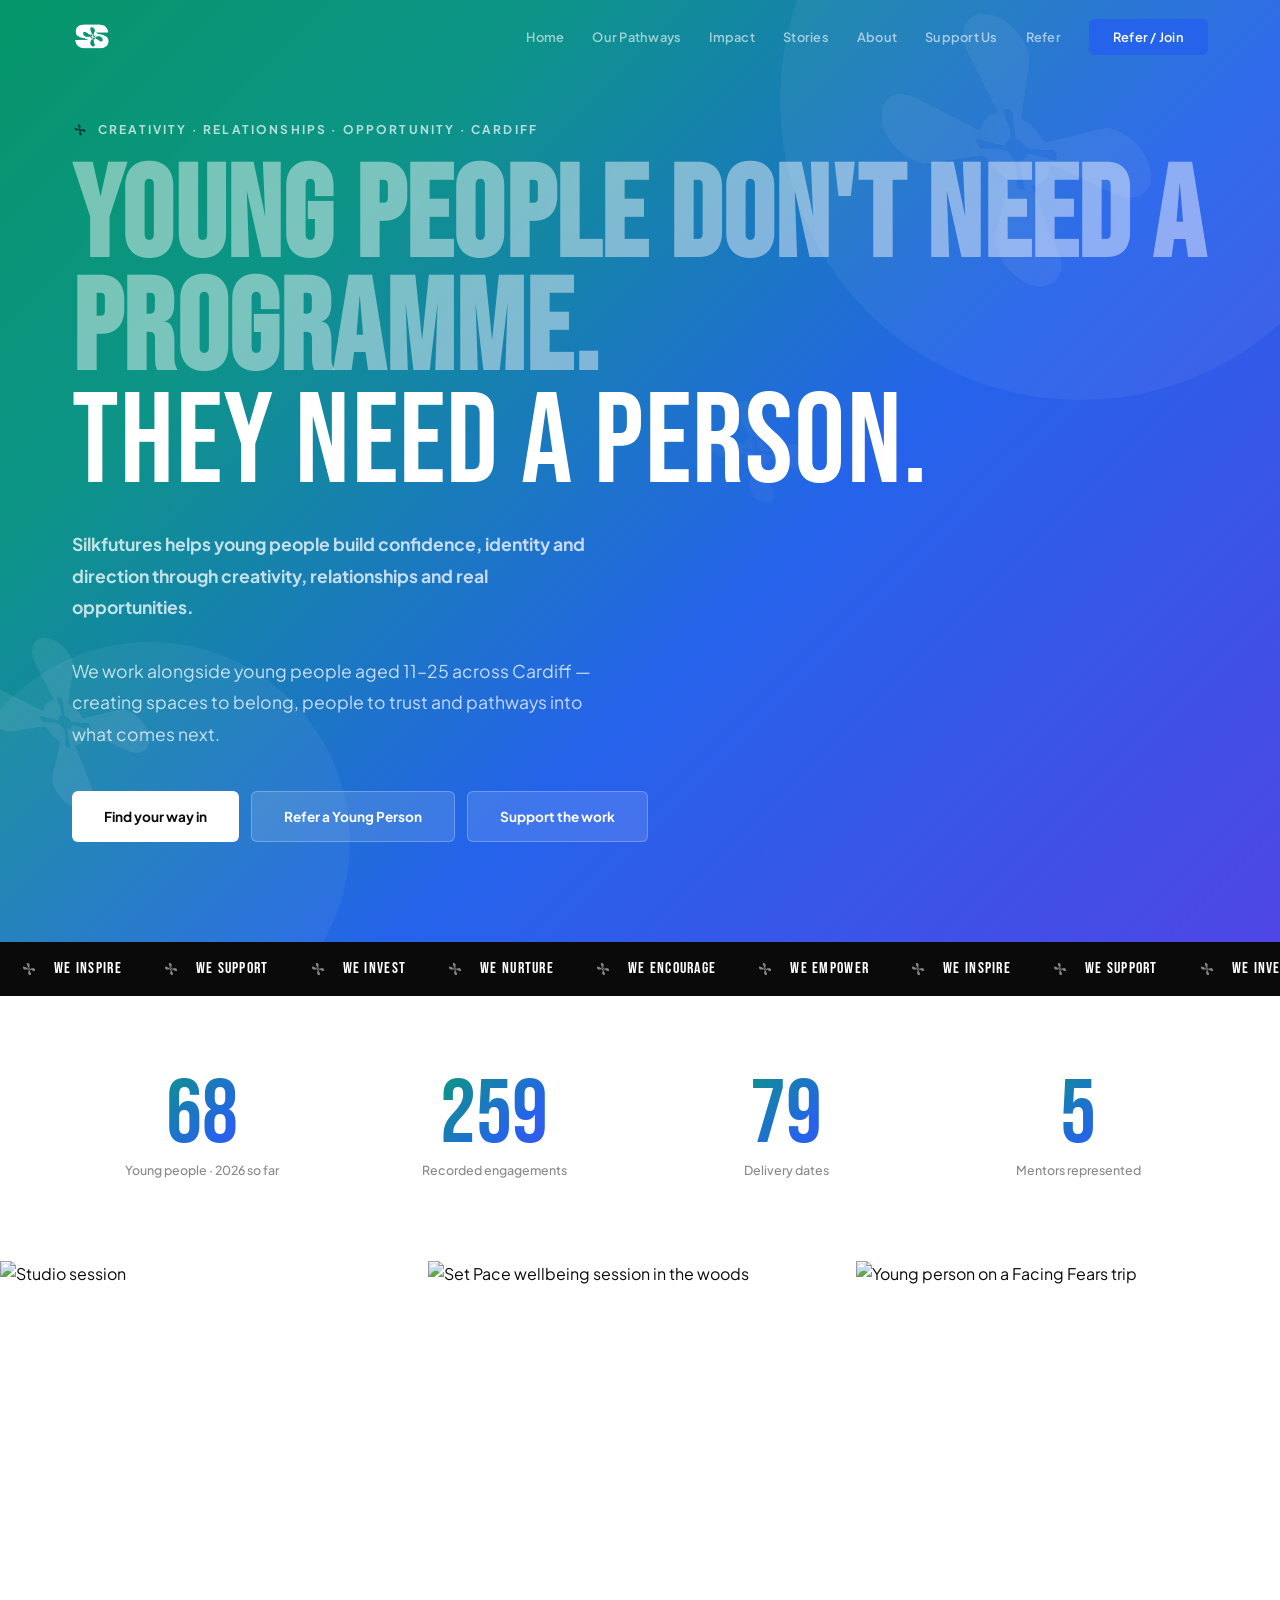
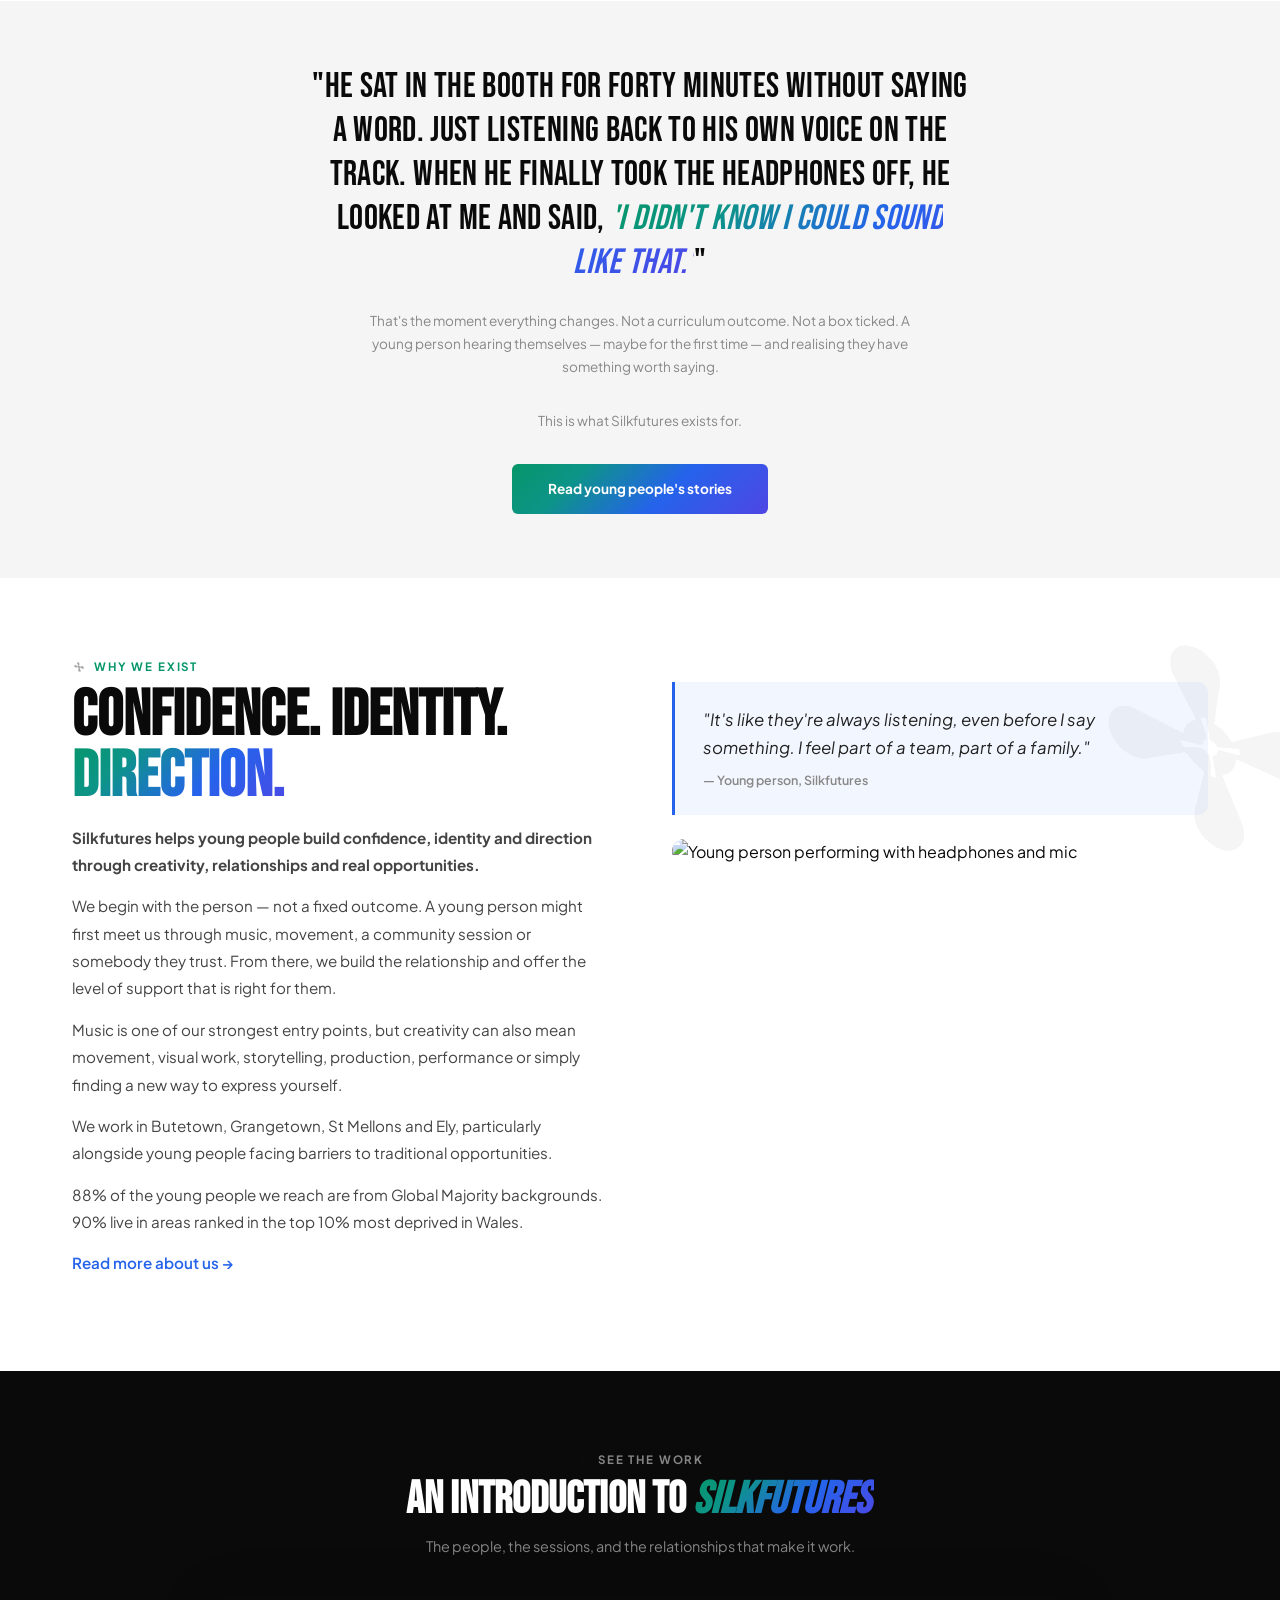
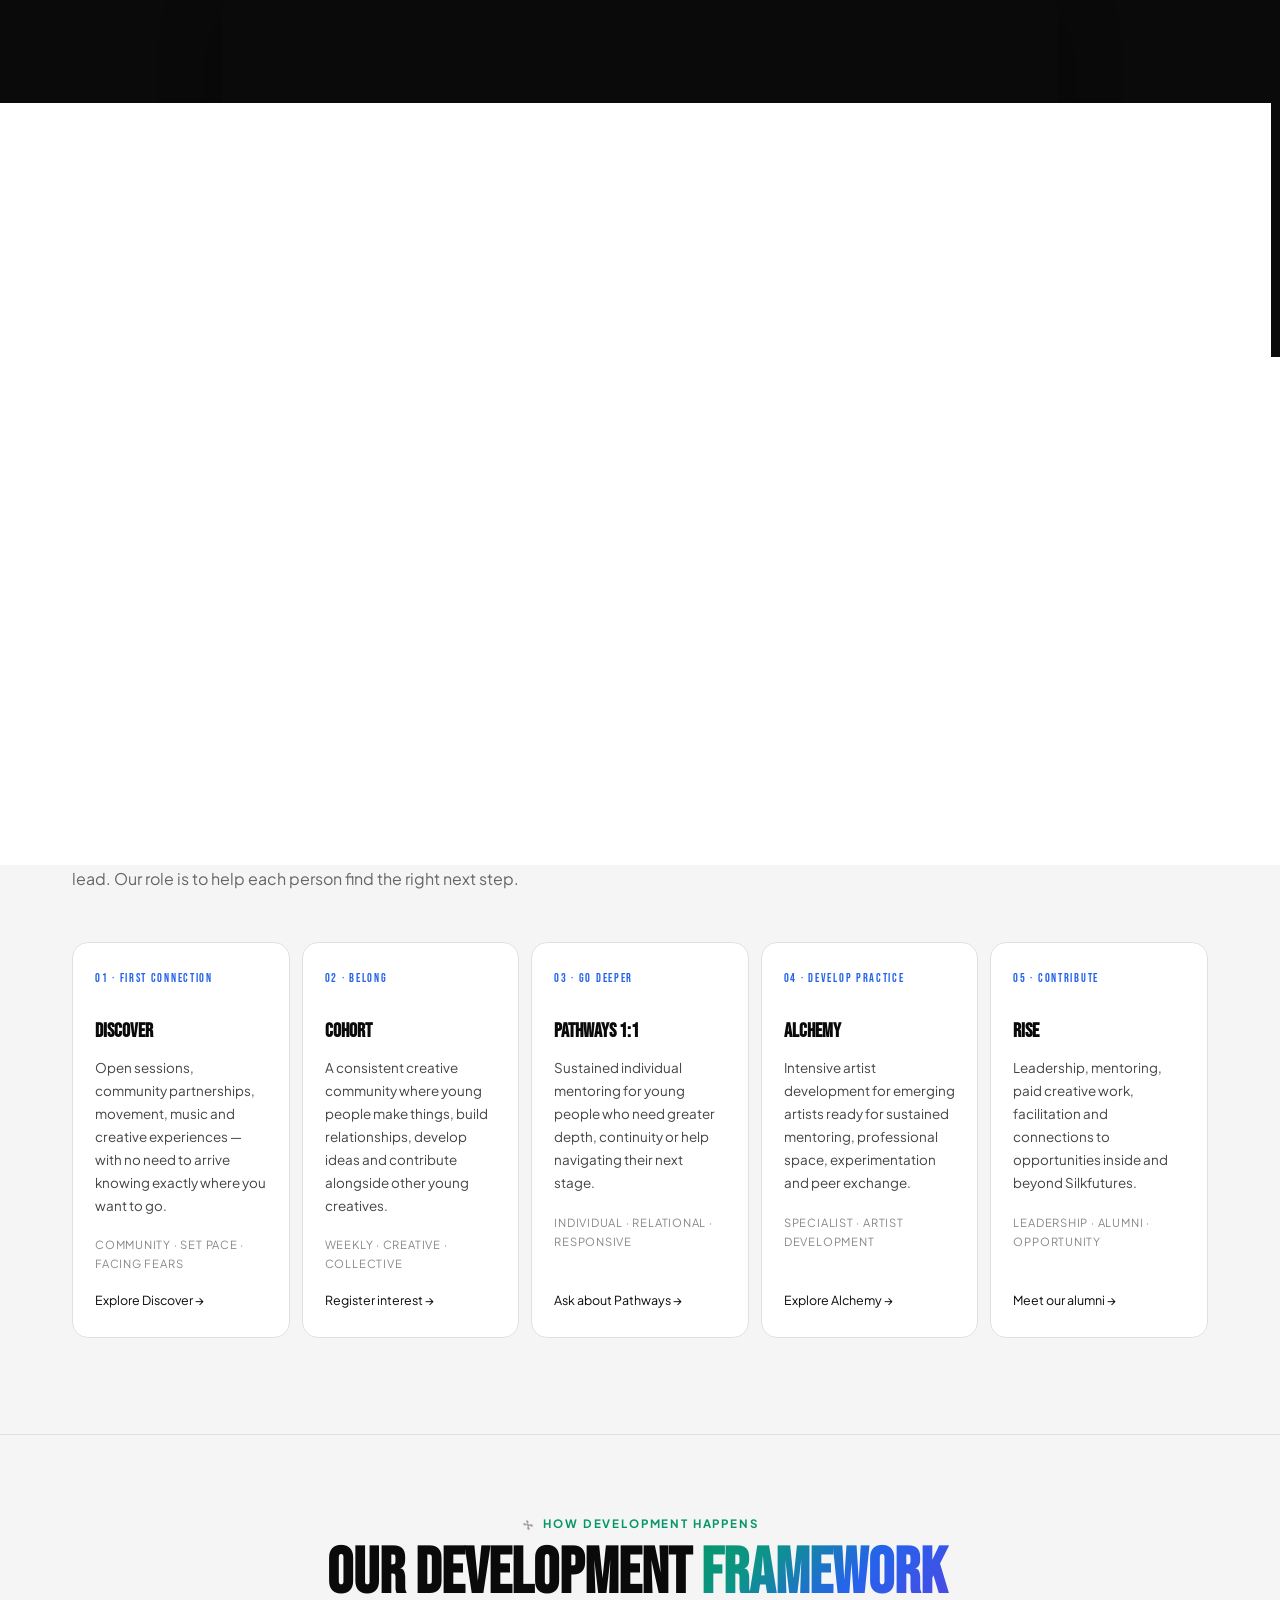
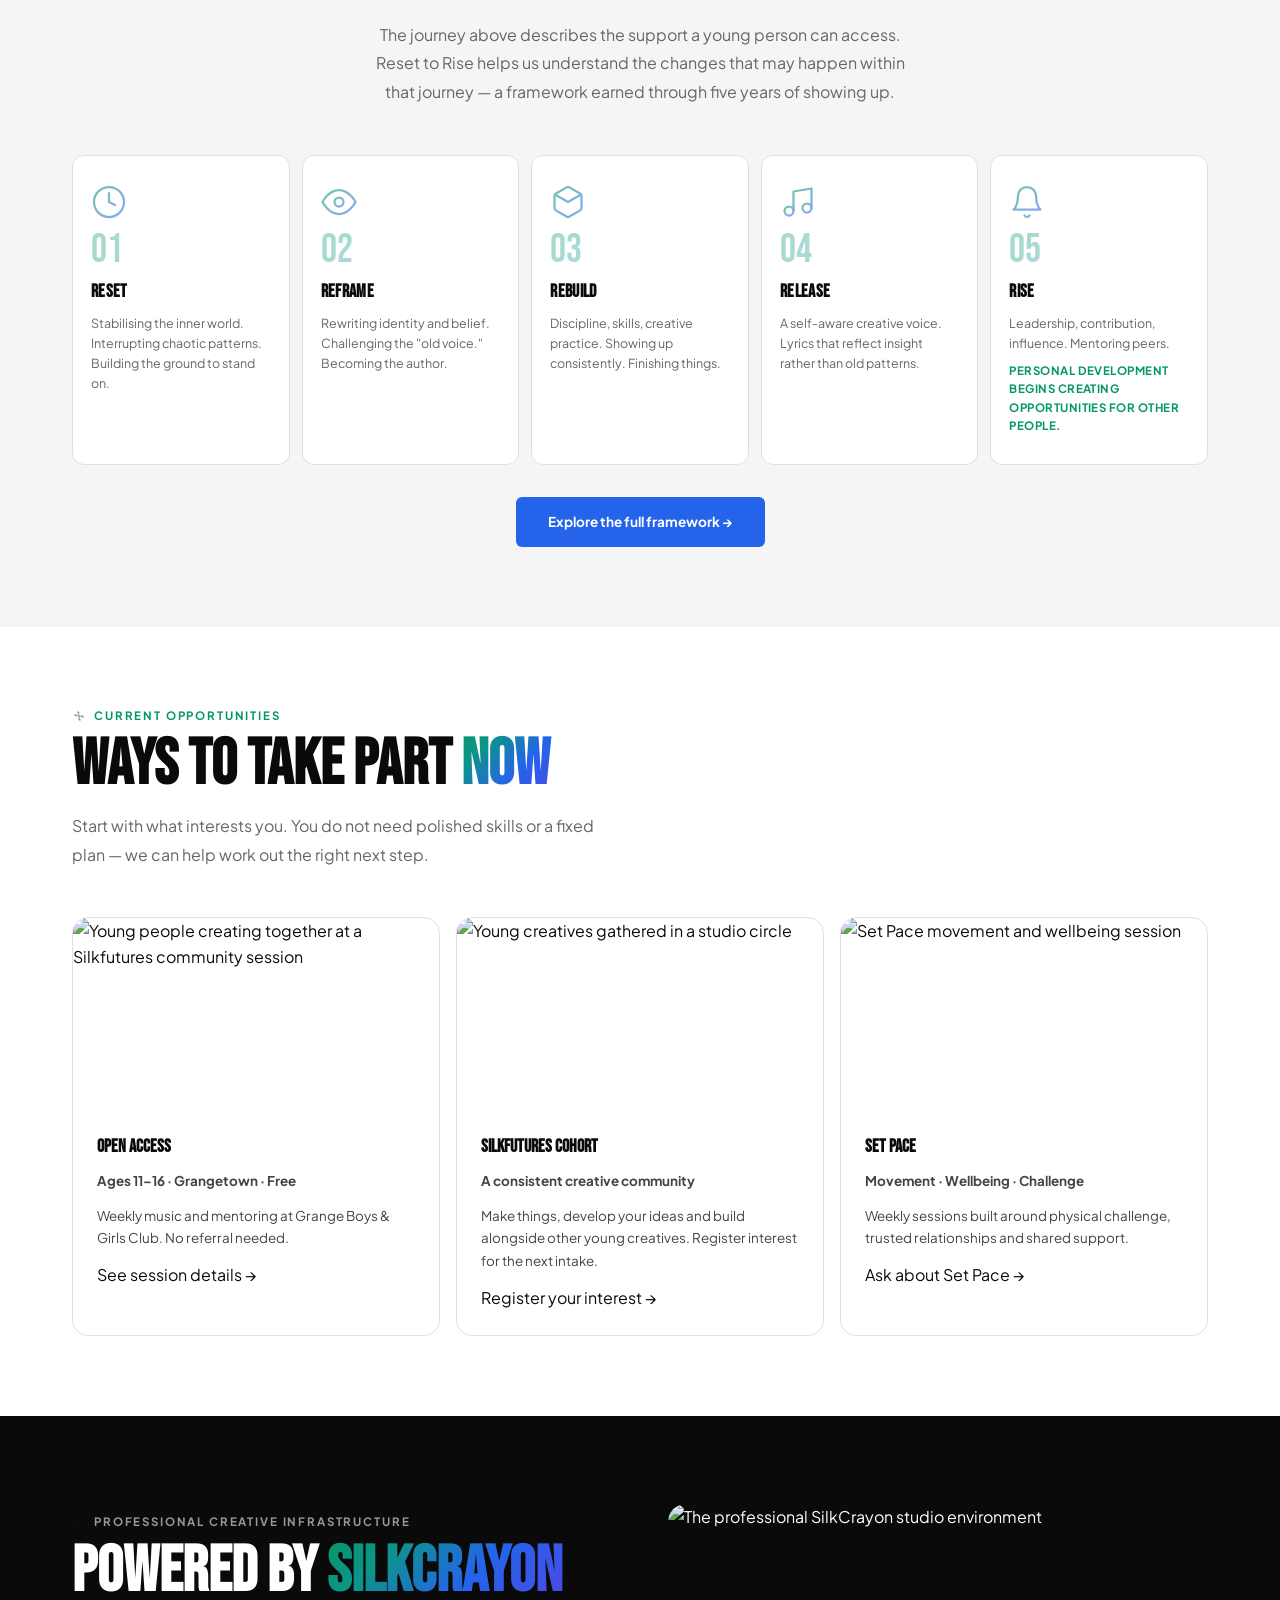
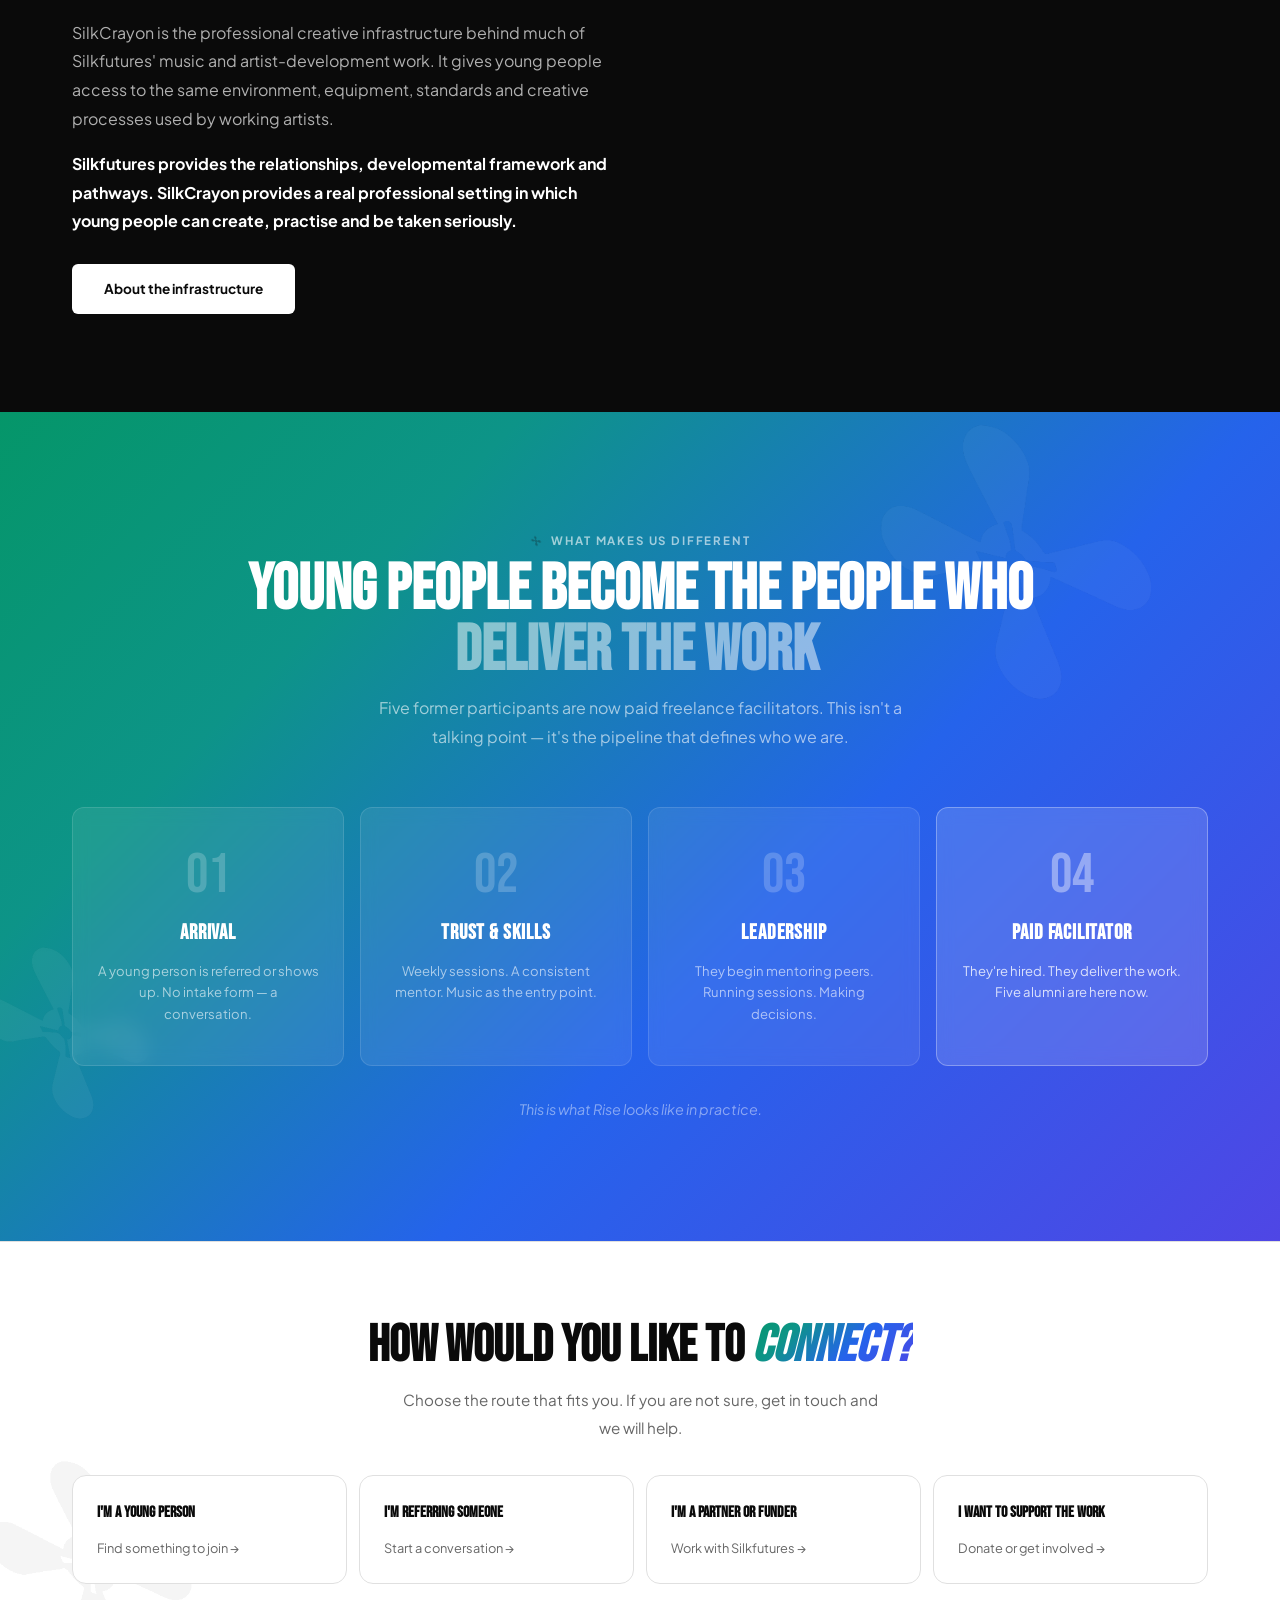
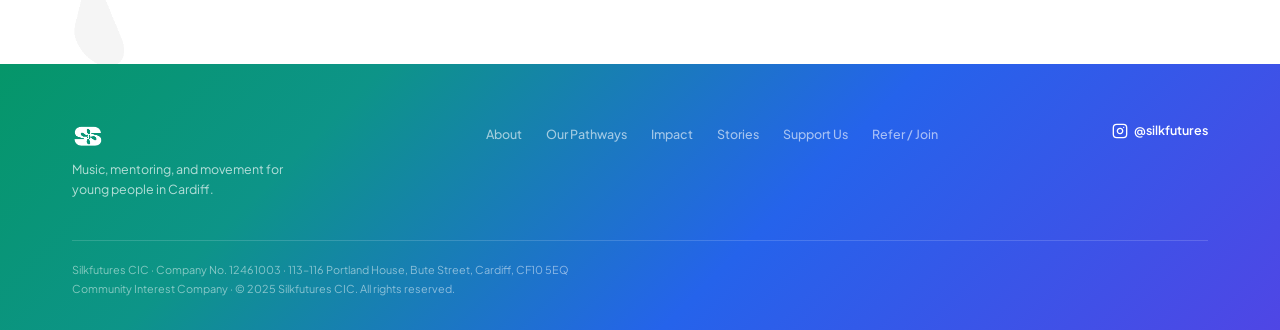
==== commit 909f95fb: "Add files via upload" ====
--- a/index.html
+++ b/index.html
@@ -3,941 +3,1451 @@
 <head>
 <meta charset="UTF-8">
 <meta name="viewport" content="width=device-width, initial-scale=1.0">
-<title>Silkcrayon — production agency & label, London</title>
-<meta name="description" content="Silkcrayon is a London production agency and label. Silkfutures develops artists responsibly, Silk Records releases them, and our bespoke studio mixes, produces and shoots video for hire.">
+<title>Silkfutures CIC — Music, Mentoring & Movement</title>
+<meta name="description" content="Silkfutures helps young people across Cardiff build confidence, identity and direction through creativity, relationships and real opportunities.">
+<meta property="og:title" content="Silkfutures CIC — Music, Mentoring & Movement">
+<meta property="og:description" content="Different ways into creativity. A consistent community. Individual support. Specialist artist development. Real routes into leadership and opportunity.">
+<meta property="og:type" content="website">
+<meta property="og:url" content="https://silkfutures.com">
+<meta property="og:image" content="https://silkfutures.com/images/og-image.jpg">
+<meta property="og:site_name" content="Silkfutures CIC">
+<meta name="twitter:card" content="summary_large_image">
+<meta name="twitter:title" content="Silkfutures CIC — Music, Mentoring & Movement">
+<meta name="twitter:description" content="Silkfutures helps young people build confidence, identity and direction through creativity, relationships and real opportunities.">
+<meta name="twitter:image" content="https://silkfutures.com/images/og-image.jpg">
+<link rel="icon" type="image/png" href="images/favicon.png">
+<link rel="preconnect" href="https://fonts.googleapis.com">
+<link rel="preconnect" href="https://fonts.gstatic.com" crossorigin>
+<link href="https://fonts.googleapis.com/css2?family=Bebas+Neue&family=Plus+Jakarta+Sans:ital,wght@0,300;0,400;0,500;0,600;0,700;1,300;1,400&display=swap" rel="stylesheet">
 <style>
-/* ==========================================================================
-   SILKCRAYON — design tokens v4
-   Bold London ad-agency showreel energy. Stark black/white, one hot red,
-   huge declarative uppercase type, full-bleed hero, work-grid, numbered
-   method timeline, pillar cards, ecosystem grid, stacked quotes.
-   ========================================================================== */
-
-@import url('https://fonts.googleapis.com/css2?family=Archivo:ital,wght@0,400;0,500;0,600;0,700;0,800;0,900;1,500&family=IBM+Plex+Mono:wght@400;500;600&display=swap');
-
+*,*::before,*::after{margin:0;padding:0;box-sizing:border-box}
 :root{
-  --black:  #0A0A0A;
-  --white:  #F5F4EF;
-  --red:    #E63A24;
-  --grey:   #8B887E;
-  --grey-dark:#4A4842;
-  --line-d: rgba(245,244,239,0.16);
-  --line-l: rgba(10,10,10,0.14);
-
-  --display:'Archivo', sans-serif;
-  --body:'Archivo', sans-serif;
-  --mono:'IBM Plex Mono', monospace;
+--white:#fff;--off:#fafafa;--g50:#f5f5f5;--g100:#eee;--g200:#e0e0e0;--g300:#bbb;--g400:#888;--g500:#666;--g600:#444;--g700:#222;--g800:#151515;--g900:#0a0a0a;
+--blue:#2563eb;--blue-d:#1d4ed8;--blue-l:#dbeafe;--blue-dim:rgba(37,99,235,.06);
+--green:#059669;--green-d:#047857;
+--grad:linear-gradient(135deg,#059669 0%,#0d9488 25%,#2563eb 60%,#4f46e5 100%);
+--fd:'Bebas Neue',Impact,sans-serif;--fb:'Plus Jakarta Sans',-apple-system,sans-serif;
+--ease:cubic-bezier(.16,1,.3,1);--mw:1200px;--nh:72px;
+--flower:url("[data-uri]");--flower-w:url("[data-uri]");
 }
-
-*{ box-sizing:border-box; margin:0; padding:0; }
-html{ scroll-behavior:smooth; }
-
-body{
-  background:var(--white);
-  color:var(--black);
-  font-family:var(--body);
-  font-size:16px;
-  line-height:1.5;
-}
-
-a{ color:inherit; text-decoration:none; }
-img{ max-width:100%; display:block; }
-button{ font-family:inherit; cursor:pointer; border:none; background:none; color:inherit; }
-ul{ list-style:none; }
-
-.wrap{ max-width:1320px; margin:0 auto; padding:0 40px; }
-
-/* ---------- type ---------- */
-h1,h2,h3{
-  font-family:var(--display);
-  font-weight:900;
-  text-transform:uppercase;
-  letter-spacing:-0.015em;
-  line-height:0.94;
-}
-h1{ font-size:clamp(3rem, 8.4vw, 7.6rem); }
-h2{ font-size:clamp(2.1rem, 4.6vw, 3.6rem); }
-h3{ font-size:clamp(1.2rem, 2.2vw, 1.5rem); font-weight:800; }
-
-.accent{ color:var(--red); }
-
-.eyebrow{
-  font-family:var(--mono); font-size:0.72rem; letter-spacing:0.16em; text-transform:uppercase;
-  color:var(--grey); display:flex; align-items:center; gap:10px;
-}
-.eyebrow::before{ content:""; width:8px; height:8px; background:var(--red); border-radius:50%; display:inline-block; flex-shrink:0; }
-
-.index-no{ font-family:var(--mono); font-size:0.78rem; letter-spacing:0.05em; color:var(--grey); }
-
-p.lede{ font-size:1.2rem; max-width:54ch; }
-.dim{ color:var(--grey); }
-.dim-d{ color:rgba(245,244,239,0.62); }
-.section-head{ margin:20px 0 50px; max-width:70ch; }
-.section-head h2{ margin:20px 0 16px; }
-
-/* ---------- nav ---------- */
-.site-nav{
-  position:fixed; top:0; left:0; right:0; z-index:500;
-  background:var(--black); color:var(--white);
-}
-.site-nav .wrap{ display:flex; align-items:center; justify-content:space-between; height:72px; }
-.brand{ font-family:var(--display); font-weight:900; font-size:1.25rem; text-transform:uppercase; letter-spacing:-0.01em; }
-.brand .dot{ color:var(--red); }
-.nav-links{ display:flex; gap:30px; align-items:center; }
-.nav-links a{
-  font-family:var(--mono); font-size:0.72rem; letter-spacing:0.1em; text-transform:uppercase;
-  padding-bottom:3px; border-bottom:1px solid transparent;
-}
-.nav-links a:hover, .nav-links a.active{ border-color:var(--red); color:var(--red); }
-.nav-cta{
-  font-family:var(--mono); font-size:0.72rem; text-transform:uppercase; letter-spacing:0.1em;
-  background:var(--red); color:var(--black); padding:10px 18px;
-}
-.nav-cta:hover{ background:var(--white); }
-.nav-toggle{ display:none; }
-
-/* ---------- sections ---------- */
-main{ padding-top:72px; }
-section{ padding:110px 0; position:relative; }
-.section-dark{ background:var(--black); color:var(--white); }
-.section-line{ border-top:1px solid var(--line-l); }
-.section-dark.section-line{ border-top:1px solid var(--line-d); }
-.tight{ padding:64px 0; }
-
-/* ---------- hero ---------- */
-.hero{
-  min-height:100vh;
-  display:flex; flex-direction:column; justify-content:center;
-  background:var(--black); color:var(--white);
-  padding-top:72px;
-  position:relative;
-  overflow:hidden;
-}
-.hero::before{
-  content:"";
-  position:absolute; inset:0; z-index:1; pointer-events:none;
-  opacity:0.06; mix-blend-mode:screen;
-  background-image:url("data:image/svg+xml;utf8,<svg xmlns='http://www.w3.org/2000/svg' width='140' height='140'><filter id='n'><feTurbulence type='fractalNoise' baseFrequency='0.85' numOctaves='2' stitchTiles='stitch'/></filter><rect width='100%25' height='100%25' filter='url(%23n)'/></svg>");
-}
-.hero-glow{
-  position:absolute; z-index:0; pointer-events:none;
-  width:60vw; height:60vw; max-width:900px; max-height:900px;
-  right:-18vw; top:-10vw;
-  background:radial-gradient(circle, rgba(230,58,36,0.22) 0%, rgba(230,58,36,0) 70%);
-}
-
-/* ---------- hero star: shining 8-point burst ---------- */
-.hero-star{
-  position:absolute; z-index:1; pointer-events:none;
-  top:46%; left:74%; width:min(38vw,520px); height:min(38vw,520px);
-  transform:translate(-50%,-50%);
-}
-.hero-star .bloom{
-  position:absolute; inset:10%; border-radius:50%;
-  background:radial-gradient(circle, rgba(245,244,239,0.4) 0%, rgba(230,58,36,0.28) 26%, rgba(230,58,36,0.08) 50%, rgba(230,58,36,0) 72%);
-  filter:blur(10px);
-  mix-blend-mode:screen;
-  animation:star-bloom 4.8s ease-in-out infinite;
-}
-.hero-star .streak{
-  position:absolute; left:50%; top:50%; width:260%; height:1px;
-  background:linear-gradient(90deg, transparent 0%, rgba(245,244,239,0.35) 44%, rgba(245,244,239,0.7) 50%, rgba(245,244,239,0.35) 56%, transparent 100%);
-  transform:translate(-50%,-50%);
-  animation:streak-flicker 3.6s ease-in-out infinite;
-}
-.hero-star svg{ position:absolute; inset:0; width:100%; height:100%; overflow:visible; mix-blend-mode:screen; }
-.hero-star .ray-primary, .hero-star .ray-secondary, .hero-star .star-core{
-  transform-box:fill-box; transform-origin:center;
-}
-.hero-star .ray-primary{ animation:ray-pulse-a 4.8s ease-in-out infinite; opacity:0.85; }
-.hero-star .ray-secondary{ animation:ray-pulse-b 4.8s ease-in-out infinite 0.5s; opacity:0.45; }
-.hero-star .star-core{ animation:core-pulse 2.4s ease-in-out infinite; }
-
-@keyframes star-bloom{
-  0%,100%{ opacity:0.5; transform:scale(0.9); }
-  50%{ opacity:0.9; transform:scale(1.08); }
-}
-@keyframes streak-flicker{
-  0%,100%{ opacity:0.25; }
-  50%{ opacity:0.7; }
-}
-@keyframes ray-pulse-a{
-  0%,100%{ opacity:0.6; transform:scale(0.85) rotate(0deg); }
-  50%{ opacity:0.95; transform:scale(1.02) rotate(3deg); }
-}
-@keyframes ray-pulse-b{
-  0%,100%{ opacity:0.25; transform:scale(0.8) rotate(0deg); }
-  50%{ opacity:0.55; transform:scale(1) rotate(-4deg); }
-}
-@keyframes core-pulse{
-  0%,100%{ opacity:0.7; transform:scale(0.8); }
-  50%{ opacity:1; transform:scale(1.2); }
-}
-@media (prefers-reduced-motion:reduce){
-  .hero-star .bloom, .hero-star .streak, .hero-star .ray-primary, .hero-star .ray-secondary, .hero-star .star-core{
-    animation:none;
-  }
-}
-@media (max-width:900px){
-  .hero-star{ left:50%; top:38%; width:min(70vw,420px); height:min(70vw,420px); opacity:0.55; }
-}
-
-.hero .wrap{ position:relative; z-index:2; }
-.hero .wrap::before{
-  content:"";
-  position:absolute; z-index:-1;
-  left:-40px; top:-60px; right:38%; bottom:-60px;
-  background:linear-gradient(90deg, rgba(10,10,10,0.7) 0%, rgba(10,10,10,0.4) 60%, rgba(10,10,10,0) 100%);
-  pointer-events:none;
-}
-.hero .eyebrow{ margin-bottom:28px; }
-.hero h1{ margin-bottom:30px; max-width:19ch; }
-.hero p.lede{ color:rgba(245,244,239,0.78); margin-bottom:40px; }
-.hero-small{ min-height:64vh; }
-
-/* ---------- video hero (home page) ---------- */
-.video-hero{
-  position:relative; height:100vh; min-height:560px; max-height:1100px;
-  overflow:hidden; background:var(--black);
-}
-.video-hero-media{
-  position:absolute; inset:0; width:100%; height:100%;
-  object-fit:cover; object-position:center;
-}
-.video-hero .video-overlay{
-  position:absolute; inset:0; z-index:1;
-  background:linear-gradient(180deg, rgba(10,10,10,0.34) 0%, rgba(10,10,10,0.1) 38%, rgba(10,10,10,0.52) 78%, rgba(10,10,10,0.94) 100%);
-}
-.video-hero-word{
-  position:absolute; inset:0; z-index:2;
-  display:flex; align-items:center; justify-content:center;
-  padding-top:72px;
-}
-.video-hero-word h1{
-  font-size:clamp(2.4rem, 9vw, 8rem);
-  text-align:center; color:var(--white); letter-spacing:-0.01em;
-  text-shadow:0 6px 60px rgba(0,0,0,0.6);
-}
-.video-hero .scroll-cue{ z-index:3; }
-
-/* ---------- statement section: wordmark lands here in black, then the big broad "what we do" line ---------- */
-.statement-section{
-  position:relative; background:var(--white); color:var(--black);
-  padding:120px 0 130px; text-align:center;
-}
-.statement-section .word-black{
-  font-size:clamp(2.4rem, 9vw, 8rem);
-  letter-spacing:-0.01em; line-height:1;
-  color:var(--black); margin-bottom:110px;
-}
-.statement-section .statement{
-  font-family:var(--display); font-weight:900; text-transform:uppercase;
-  letter-spacing:-0.015em; line-height:1.05;
-  font-size:clamp(1.9rem, 4.6vw, 3.4rem);
-  max-width:20ch; margin:0 auto;
-}
-@media (max-width:720px){
-  .statement-section{ padding:90px 0 100px; }
-  .statement-section .word-black{ margin-bottom:70px; }
-}
-
-/* ---------- tagline section (home page, scroll-revealed) ---------- */
-.tagline-section{ position:relative; overflow:hidden; padding:150px 0 130px; }
-.tagline-section::before{
-  content:"";
-  position:absolute; inset:0; z-index:0; pointer-events:none;
-  opacity:0.06; mix-blend-mode:screen;
-  background-image:url("data:image/svg+xml;utf8,<svg xmlns='http://www.w3.org/2000/svg' width='140' height='140'><filter id='n'><feTurbulence type='fractalNoise' baseFrequency='0.85' numOctaves='2' stitchTiles='stitch'/></filter><rect width='100%25' height='100%25' filter='url(%23n)'/></svg>");
-}
-.tagline-section .wrap{ position:relative; z-index:2; }
-.tagline-section .wrap::before{
-  content:"";
-  position:absolute; z-index:-1;
-  left:-40px; top:-60px; right:38%; bottom:-60px;
-  background:linear-gradient(90deg, rgba(10,10,10,0.7) 0%, rgba(10,10,10,0.4) 60%, rgba(10,10,10,0) 100%);
-  pointer-events:none;
-}
-.tagline-section .eyebrow{ margin-bottom:28px; }
-.big-tagline{
-  margin-bottom:30px; max-width:19ch;
-  font-family:var(--display); font-weight:900; text-transform:uppercase;
-  letter-spacing:-0.015em; line-height:0.96;
-  font-size:clamp(2.6rem,7.2vw,6.4rem);
-}
-.tagline-section p.lede{ color:rgba(245,244,239,0.78); margin-bottom:40px; }
-@media (max-width:720px){
-  .video-hero{ height:92vh; }
-}
-
-.scroll-cue{
-  position:absolute; bottom:44px; left:40px; z-index:2;
-  display:flex; align-items:center; gap:12px;
-  font-family:var(--mono); font-size:0.7rem; letter-spacing:0.14em; text-transform:uppercase;
-  color:rgba(245,244,239,0.55);
-}
-.scroll-cue .bar{ width:1px; height:36px; background:rgba(245,244,239,0.4); position:relative; overflow:hidden; }
-.scroll-cue .bar::after{
-  content:""; position:absolute; top:-100%; left:0; width:100%; height:100%; background:var(--red);
-  animation:cue 1.8s ease-in-out infinite;
-}
-@keyframes cue{ 0%{ top:-100%; } 60%{ top:100%; } 100%{ top:100%; } }
-
-/* ---------- buttons ---------- */
-.btn{
-  display:inline-flex; align-items:center; gap:12px;
-  font-family:var(--mono); font-size:0.76rem; text-transform:uppercase; letter-spacing:0.1em;
-  padding:16px 28px; border:1px solid var(--red); background:var(--red); color:var(--black);
-  transition:background 0.15s ease, color 0.15s ease;
-}
-.btn:hover{ background:transparent; color:var(--white); }
-.section-line .btn:hover, body > main > section:not(.section-dark) .btn:hover, .cta-bar .btn:hover{ color:var(--black); }
-.btn-outline{ background:transparent; color:var(--black); border-color:var(--black); }
-.btn-outline:hover{ background:var(--black); color:var(--white); }
-.section-dark .btn-outline, .hero .btn-outline{ color:var(--white); border-color:rgba(245,244,239,0.4); }
-.section-dark .btn-outline:hover, .hero .btn-outline:hover{ background:var(--white); color:var(--black); border-color:var(--white); }
-
-/* ---------- work grid ---------- */
-.work-grid{ display:grid; grid-template-columns:repeat(2,1fr); gap:2px; background:var(--line-l); }
-.section-dark .work-grid{ background:var(--line-d); }
-.work-tile{
-  position:relative; aspect-ratio:4/3; overflow:hidden;
-  background:var(--black); color:var(--white);
-  display:flex; flex-direction:column; justify-content:flex-end;
-  padding:30px;
-}
-.work-tile::before{
-  content:""; position:absolute; inset:0;
-  background:linear-gradient(135deg, var(--grey-dark) 0%, var(--black) 70%);
-  transition:transform 0.4s ease;
-}
-.work-tile:nth-child(2n)::before{ background:linear-gradient(135deg, var(--red) 0%, var(--black) 75%); }
-.work-tile:hover::before{ transform:scale(1.06); }
-.work-tile .tile-content{ position:relative; z-index:2; }
-.work-tile .index-no{ color:rgba(245,244,239,0.6); display:block; margin-bottom:10px; }
-.work-tile h3{ margin-bottom:8px; text-transform:none; font-size:clamp(1.3rem,2.6vw,1.8rem); }
-.work-tile p{ color:rgba(245,244,239,0.75); font-size:0.94rem; max-width:36ch; }
-
-/* ---------- expertise / numbered list ---------- */
-.expertise-list{ border-top:1px solid var(--line-l); }
-.section-dark .expertise-list{ border-top:1px solid var(--line-d); }
-.expertise-row{
-  display:grid; grid-template-columns:70px 1fr auto; align-items:center; gap:24px;
-  padding:34px 0; border-bottom:1px solid var(--line-l);
-  transition:padding-left 0.2s ease;
-}
-.section-dark .expertise-row{ border-bottom:1px solid var(--line-d); }
-.expertise-row:hover{ padding-left:14px; }
-.expertise-row:hover h3{ color:var(--red); }
-.expertise-row h3{ text-transform:uppercase; font-size:clamp(1.4rem,3vw,2.1rem); transition:color 0.15s ease; }
-.expertise-row .desc{ font-size:0.94rem; }
-.expertise-row .go{ font-family:var(--mono); font-size:0.72rem; text-transform:uppercase; letter-spacing:0.08em; white-space:nowrap; }
-.expertise-row .go::after{ content:" →"; }
-
-/* ---------- quotes ---------- */
-.quote-block{ padding:50px 0; border-top:1px solid var(--line-l); }
-.section-dark .quote-block{ border-top:1px solid var(--line-d); }
-.quote-block:last-child{ border-bottom:1px solid var(--line-l); }
-.section-dark .quote-block:last-child{ border-bottom:1px solid var(--line-d); }
-.quote-block p{
-  font-family:var(--display); font-weight:600; text-transform:none;
-  font-size:clamp(1.3rem,2.6vw,1.9rem); line-height:1.25; letter-spacing:-0.01em;
-  max-width:44ch; margin-bottom:20px;
-}
-.quote-block cite{ font-family:var(--mono); font-size:0.76rem; text-transform:uppercase; letter-spacing:0.06em; color:var(--grey); font-style:normal; }
-
-/* ---------- capability / credit strip ---------- */
-.strip{ overflow:hidden; border-top:1px solid var(--line-l); border-bottom:1px solid var(--line-l); background:var(--white); padding:26px 0; }
-.section-dark .strip{ border-top:1px solid var(--line-d); border-bottom:1px solid var(--line-d); background:var(--black); }
-.strip-track{ display:flex; gap:80px; white-space:nowrap; width:max-content; animation:scroll 32s linear infinite; }
-.strip span{ font-family:var(--display); font-weight:900; text-transform:uppercase; font-size:1.3rem; color:var(--grey); letter-spacing:-0.01em; }
-.strip span::after{ content:"—"; margin-left:80px; color:var(--line-l); }
-@keyframes scroll{ from{ transform:translateX(0);} to{ transform:translateX(-50%);} }
-
-/* ---------- stat row ---------- */
-.stat-row{ display:grid; grid-template-columns:repeat(4,1fr); border-top:1px solid var(--line-d); border-bottom:1px solid var(--line-d); }
-.stat{ padding:46px 30px; border-left:1px solid var(--line-d); }
-.stat:first-child{ border-left:none; }
-.stat .num{ font-family:var(--display); font-weight:900; font-size:clamp(2.2rem,4.6vw,3.6rem); color:var(--red); line-height:1; margin-bottom:10px; }
-.stat .label{ font-family:var(--mono); font-size:0.72rem; text-transform:uppercase; letter-spacing:0.08em; color:rgba(245,244,239,0.6); }
-
-/* ---------- method timeline (genuine sequence) ---------- */
-.stage-line{ position:relative; display:grid; grid-template-columns:repeat(5,1fr); gap:2px; margin-top:20px; }
-.stage-line::before{
-  content:""; position:absolute; top:11px; left:0; right:0; height:1px; background:var(--line-d); z-index:0;
-}
-.stage{ position:relative; z-index:1; padding-right:20px; }
-.stage-dot{ width:22px; height:22px; border-radius:50%; background:var(--black); border:1px solid var(--line-d); display:flex; align-items:center; justify-content:center; margin-bottom:26px; }
-.stage-dot::after{ content:""; width:8px; height:8px; border-radius:50%; background:var(--red); }
-.stage-no{ font-family:var(--mono); font-size:0.72rem; color:var(--red); display:block; margin-bottom:10px; }
-.stage h3{ text-transform:uppercase; font-size:1.05rem; margin-bottom:10px; }
-.stage p{ font-size:0.9rem; color:rgba(245,244,239,0.68); }
-
-/* ---------- pillar cards (parallel commitments, not a sequence) ---------- */
-.pillar-grid{ display:grid; grid-template-columns:repeat(5,1fr); gap:1px; background:var(--line-l); margin-top:10px; }
-.pillar{ background:var(--white); padding:30px 26px; min-height:200px; display:flex; flex-direction:column; justify-content:space-between; }
-.pillar .mark{ width:34px; height:34px; border:1px solid var(--black); border-radius:50%; position:relative; margin-bottom:20px; }
-.pillar .mark::after{ content:""; position:absolute; inset:9px; background:var(--red); border-radius:50%; }
-.pillar h3{ text-transform:none; font-size:1.05rem; margin-bottom:8px; }
-.pillar p{ font-size:0.88rem; color:var(--grey-dark); }
-
-/* ---------- ecosystem / roster cards ---------- */
-.eco-grid{ display:grid; grid-template-columns:repeat(3,1fr); gap:2px; background:var(--line-l); margin-top:10px; }
-.section-dark .eco-grid{ background:var(--line-d); }
-.eco-card{ background:var(--black); color:var(--white); padding:34px 28px; display:flex; flex-direction:column; gap:16px; min-height:280px; }
-.eco-card .avatar{ width:56px; height:56px; border-radius:50%; background:linear-gradient(135deg, var(--red), var(--grey-dark)); flex-shrink:0; }
-.eco-tag{ font-family:var(--mono); font-size:0.66rem; letter-spacing:0.1em; text-transform:uppercase; color:var(--red); border:1px solid rgba(230,58,36,0.5); padding:5px 10px; border-radius:2px; align-self:flex-start; }
-.eco-card h3{ text-transform:none; font-size:1.4rem; }
-.eco-card .role{ font-family:var(--mono); font-size:0.76rem; color:rgba(245,244,239,0.55); text-transform:uppercase; letter-spacing:0.04em; margin-top:-10px; }
-.eco-card p{ font-size:0.9rem; color:rgba(245,244,239,0.75); flex:1; }
-
-/* ---------- roster / list rows ---------- */
-.roster-list{ border-top:1px solid var(--line-l); }
-.section-dark .roster-list{ border-top:1px solid var(--line-d); }
-.roster-row{
-  display:grid; grid-template-columns:90px 1fr 2fr; gap:26px; align-items:start;
-  padding:34px 0; border-bottom:1px solid var(--line-l);
-}
-.section-dark .roster-row{ border-bottom:1px solid var(--line-d); }
-.roster-row h3{ text-transform:none; font-size:clamp(1.4rem,2.6vw,1.9rem); font-weight:800; }
-.roster-row p{ color:var(--grey); }
-
-/* ---------- service rows ---------- */
-.service-row{ padding:48px 0; border-top:1px solid var(--line-l); display:grid; grid-template-columns:1fr 2fr; gap:40px; }
-.service-row:last-child{ border-bottom:1px solid var(--line-l); }
-.service-row h2{ font-size:clamp(2rem,4.2vw,3rem); }
-.price-tag{ font-family:var(--mono); font-size:0.8rem; letter-spacing:0.05em; color:var(--red); }
-.service-row ul{ margin-top:14px; }
-.service-row li{ font-size:0.94rem; color:var(--grey-dark); padding:8px 0; border-top:1px solid var(--line-l); }
-.service-row li:first-child{ border-top:none; }
-
-/* ---------- booking paths ---------- */
-.path-grid{ display:grid; grid-template-columns:repeat(3,1fr); gap:2px; background:var(--line-d); margin-top:10px; }
-.path-card{ background:var(--black); padding:38px 30px; display:flex; flex-direction:column; gap:18px; min-height:260px; }
-.path-card .index-no{ color:var(--red); }
-.path-card h3{ text-transform:uppercase; font-size:1.2rem; }
-.path-card p{ font-size:0.92rem; color:rgba(245,244,239,0.7); flex:1; }
-.path-card .btn{ align-self:flex-start; }
-
-/* ---------- steps ---------- */
-.steps{ counter-reset:step; }
-.step{ display:grid; grid-template-columns:90px 1fr; gap:26px; padding:30px 0; border-top:1px solid var(--line-l); }
-.section-dark .step{ border-top:1px solid var(--line-d); }
-.step:last-child{ border-bottom:1px solid var(--line-l); }
-.section-dark .step:last-child{ border-bottom:1px solid var(--line-d); }
-.step-num{ counter-increment:step; font-family:var(--mono); font-size:0.85rem; color:var(--grey); }
-.step-num::before{ content:"0" counter(step); }
-
-/* ---------- CTA bar ---------- */
-.cta-bar{ background:var(--red); color:var(--black); text-align:center; padding:90px 0; }
-.cta-bar h2{ margin-bottom:30px; }
-.cta-bar .btn{ background:var(--black); color:var(--white); border-color:var(--black); }
-.cta-bar .btn:hover{ background:transparent; color:var(--black); }
-.cta-bar .btn-outline{ background:transparent; color:var(--black); border-color:var(--black); }
-.cta-bar .btn-outline:hover{ background:var(--black); color:var(--white); }
-.cta-actions{ display:flex; gap:16px; justify-content:center; flex-wrap:wrap; }
-
-/* ---------- newsletter ---------- */
-.newsletter{ display:flex; gap:20px; align-items:center; flex-wrap:wrap; justify-content:space-between; }
-.newsletter form{ display:flex; gap:0; border-bottom:1px solid var(--white); min-width:280px; flex:1; max-width:420px; }
-.newsletter input{ flex:1; background:transparent; border:none; padding:12px 4px; color:var(--white); font-family:var(--body); font-size:1rem; }
-.newsletter input::placeholder{ color:rgba(245,244,239,0.5); }
-.newsletter input:focus{ outline:none; }
-.newsletter button{ font-family:var(--mono); font-size:0.72rem; text-transform:uppercase; letter-spacing:0.08em; color:var(--red); }
-
-/* ---------- form ---------- */
-.form-grid{ display:grid; grid-template-columns:1fr 1fr; gap:24px; }
-.field{ margin-bottom:24px; }
-.field.full{ grid-column:1 / -1; }
-label{ display:block; font-family:var(--mono); font-size:0.7rem; text-transform:uppercase; letter-spacing:0.1em; margin-bottom:10px; color:var(--grey); }
-input, select, textarea{
-  width:100%; background:transparent; border:none; border-bottom:1px solid var(--black);
-  padding:12px 2px; font-family:var(--body); font-size:1.05rem; color:var(--black);
-}
-input:focus, select:focus, textarea:focus{ outline:none; border-color:var(--red); }
-textarea{ resize:vertical; min-height:110px; }
-.form-note{ font-family:var(--mono); font-size:0.76rem; color:var(--grey); margin-top:18px; }
-.form-status{ font-family:var(--mono); font-size:0.78rem; margin-top:18px; display:none; }
-.form-status.show{ display:block; }
-
-/* ---------- contact info list ---------- */
-.info-list{ margin-top:30px; }
-.info-list dt{ font-family:var(--mono); font-size:0.7rem; text-transform:uppercase; letter-spacing:0.1em; color:var(--grey); margin-top:22px; }
-.info-list dd{ font-size:1.05rem; margin-top:6px; }
-
-/* ---------- footer ---------- */
-footer{ background:var(--black); color:var(--white); padding:80px 0 30px; }
-.footer-grid{ display:grid; grid-template-columns:1.5fr 1fr 1fr; gap:50px; padding-bottom:50px; border-bottom:1px solid var(--line-d); margin-bottom:26px; }
-footer h4{ font-family:var(--mono); font-size:0.7rem; text-transform:uppercase; letter-spacing:0.12em; color:rgba(245,244,239,0.5); margin-bottom:16px; }
-footer a{ display:block; font-size:0.96rem; margin-bottom:10px; color:rgba(245,244,239,0.9); }
-footer a:hover{ color:var(--red); }
-.footer-bottom{ display:flex; justify-content:space-between; font-family:var(--mono); font-size:0.7rem; color:rgba(245,244,239,0.45); flex-wrap:wrap; gap:10px; }
-
-/* ---------- focus ---------- */
-a:focus-visible, button:focus-visible, input:focus-visible, textarea:focus-visible, select:focus-visible{
-  outline:2px solid var(--red); outline-offset:3px;
-}
-
-/* ---------- responsive ---------- */
-@media (max-width:980px){
-  .stage-line{ grid-template-columns:1fr; gap:0; }
-  .stage-line::before{ display:none; }
-  .stage{ padding:24px 0; border-top:1px solid var(--line-d); }
-  .pillar-grid{ grid-template-columns:repeat(2,1fr); }
-  .path-grid{ grid-template-columns:1fr; }
-  .eco-grid{ grid-template-columns:repeat(2,1fr); }
-  .stat-row{ grid-template-columns:repeat(2,1fr); }
-}
-@media (max-width:900px){
-  .work-grid{ grid-template-columns:1fr; }
-  .expertise-row{ grid-template-columns:1fr; gap:8px; }
-  .expertise-row .go{ justify-self:start; }
-  .roster-row{ grid-template-columns:1fr; gap:8px; }
-  .service-row{ grid-template-columns:1fr; }
-  .stat{ border-left:none; border-top:1px solid var(--line-d); }
-  .stat:first-child{ border-top:none; }
-  .footer-grid{ grid-template-columns:1fr; gap:30px; }
-  .form-grid{ grid-template-columns:1fr; }
-  .newsletter{ flex-direction:column; align-items:flex-start; }
-  .eco-grid{ grid-template-columns:1fr; }
-  .pillar-grid{ grid-template-columns:1fr; }
-}
-@media (max-width:720px){
-  .nav-links{
-    position:fixed; top:72px; left:0; right:0; bottom:0; background:var(--black);
-    flex-direction:column; padding:36px 40px; align-items:flex-start; gap:24px;
-    transform:translateX(100%); transition:transform 0.2s ease;
-  }
-  .nav-links.open{ transform:translateX(0); }
-  .nav-toggle{ display:block; font-family:var(--mono); font-size:0.72rem; text-transform:uppercase; letter-spacing:0.08em; border:1px solid var(--white); padding:9px 14px; }
-  .scroll-cue{ display:none; }
-}
-@media (prefers-reduced-motion:reduce){
-  html{ scroll-behavior:auto; }
-  .strip-track{ animation:none; }
-  .scroll-cue .bar::after{ animation:none; }
-}
-
+html{scroll-behavior:smooth}
+body{font-family:var(--fb);background:var(--white);color:var(--g900);line-height:1.6;-webkit-font-smoothing:antialiased;overflow-x:hidden}
+img{max-width:100%;height:auto;display:block}a{color:inherit;text-decoration:none}button{font-family:inherit;cursor:pointer;border:none;background:none}ul{list-style:none}
+.wrap{max-width:var(--mw);margin:0 auto;padding:0 32px}
+.fi{opacity:0;transform:translateY(28px);transition:opacity .7s var(--ease),transform .7s var(--ease)}.fi.v{opacity:1;transform:translateY(0)}
+.fd1{transition-delay:.08s}.fd2{transition-delay:.16s}.fd3{transition-delay:.24s}.fd4{transition-delay:.32s}.fd5{transition-delay:.4s}
+@keyframes ticker{0%{transform:translateX(0)}100%{transform:translateX(-50%)}}
+@keyframes entrance{from{opacity:0;transform:translateY(20px)}to{opacity:1;transform:translateY(0)}}
+@keyframes float{0%,100%{transform:translate(0,0) rotate(0deg)}50%{transform:translate(20px,-20px) rotate(15deg)}}
+@keyframes float2{0%,100%{transform:translate(0,0) rotate(0deg)}50%{transform:translate(-15px,15px) rotate(-10deg)}}
+@keyframes spin-slow{0%{transform:rotate(0deg)}100%{transform:rotate(360deg)}}
+
+/* NAV */
+nav{position:fixed;top:0;left:0;right:0;z-index:1000;height:var(--nh);transition:all .4s;overflow:visible}
+.nav-default{background:transparent}
+.nav-scrolled{background:rgba(255,255,255,.95);backdrop-filter:blur(20px);-webkit-backdrop-filter:blur(20px);border-bottom:1px solid var(--g200)}
+.nav-inner{max-width:var(--mw);margin:0 auto;padding:0 32px;display:flex;align-items:center;justify-content:space-between;height:100%}
+.nav-logo img{height:40px;width:auto}
+.nav-logo .logo-light{display:none}.nav-default .nav-logo .logo-light{display:block}.nav-default .nav-logo .logo-dark{display:none}.nav-scrolled .nav-logo .logo-dark{display:block}.nav-scrolled .nav-logo .logo-light{display:none}
+.nav-links{display:flex;gap:28px;align-items:center}
+.nav-links a{font-size:.8rem;font-weight:600;color:var(--g400);transition:color .2s;letter-spacing:.02em}
+.nav-links a:hover,.nav-links a.active{color:var(--g900)}
+.nav-default .nav-links a{color:rgba(255,255,255,.6)}
+.nav-default .nav-links a:hover,.nav-default .nav-links a.active{color:#fff}
+.nav-cta{background:var(--blue);color:#fff!important;padding:10px 24px;border-radius:6px;font-size:.8rem;font-weight:700;transition:all .25s}
+.nav-cta:hover{background:var(--blue-d);transform:translateY(-1px);box-shadow:0 4px 16px rgba(37,99,235,.25)}
+.mob-toggle{display:none;flex-direction:column;gap:5px;padding:8px}
+.mob-toggle span{display:block;width:22px;height:2px;background:var(--g800);border-radius:2px}
+.nav-default .mob-toggle span{background:#fff}
+
+.page{display:none}.page.active{display:block;animation:entrance .4s var(--ease) forwards}
+
+/* HERO */
+.hero{min-height:100vh;display:flex;align-items:center;position:relative;overflow:hidden;background:var(--grad)}
+.hero-flower{position:absolute;width:300px;height:300px;background:var(--flower) center/contain no-repeat;opacity:.08;animation:spin-slow 40s linear infinite}
+.hero-flower-w{position:absolute;width:300px;height:300px;background:var(--flower-w) center/contain no-repeat;opacity:.08;animation:spin-slow 40s linear infinite}
+.hero-f1{top:-50px;right:5%;width:400px;height:400px;opacity:.06}.pipe-flower-w{position:absolute;width:300px;height:300px;background:var(--flower-w) center/contain no-repeat;opacity:.05;animation:spin-slow 40s linear infinite}.pipe-f1{top:-50px;right:5%;width:400px;height:400px;opacity:.04}.pipe-f2{bottom:10%;left:-60px;width:250px;height:250px;animation-direction:reverse;animation-duration:55s}
+.hero-f2{bottom:10%;left:-60px;width:250px;height:250px;animation-direction:reverse;animation-duration:55s}
+.hero-f3{top:40%;right:35%;width:150px;height:150px;opacity:.04;animation-duration:70s}
+.hero-orb{position:absolute;border-radius:50%;background:rgba(255,255,255,.05)}
+.hero-o1{width:600px;height:600px;top:-200px;right:-100px;animation:float 12s ease-in-out infinite}
+.hero-o2{width:400px;height:400px;bottom:-100px;left:-50px;animation:float2 15s ease-in-out infinite}
+.hero-content{position:relative;z-index:2;padding:120px 0 100px;color:#fff}
+.hero-label{font-size:.75rem;font-weight:700;letter-spacing:.18em;text-transform:uppercase;color:rgba(255,255,255,.7);margin-bottom:24px;display:flex;align-items:center;gap:10px;opacity:0;animation:entrance .6s var(--ease) .15s forwards}
+.hero-label .fl{width:16px;height:16px;display:inline-block;background:var(--flower) center/contain no-repeat;opacity:.7}
+.hero h1{font-family:var(--fd);font-size:clamp(3.5rem,10vw,9rem);line-height:.88;letter-spacing:.01em;margin-bottom:28px;opacity:0;animation:entrance .6s var(--ease) .3s forwards}
+.hero h1 em{font-style:normal;color:rgba(255,255,255,.45)}
+.hero h1 strong{font-weight:400;display:block}
+.hero-body{font-size:1.1rem;color:rgba(255,255,255,.75);line-height:1.8;max-width:520px;margin-bottom:40px;opacity:0;animation:entrance .6s var(--ease) .45s forwards}
+.hero-ctas{display:flex;gap:12px;flex-wrap:wrap;opacity:0;animation:entrance .6s var(--ease) .6s forwards}
+.btn{padding:14px 32px;border-radius:6px;font-size:.85rem;font-weight:700;transition:all .25s;display:inline-flex;align-items:center;gap:8px}
+.btn-white{background:#fff;color:var(--g900)}.btn-white:hover{background:rgba(255,255,255,.9);transform:translateY(-2px);box-shadow:0 8px 28px rgba(0,0,0,.15)}
+.btn-glass{background:rgba(255,255,255,.12);color:#fff;border:1px solid rgba(255,255,255,.25);backdrop-filter:blur(8px)}.btn-glass:hover{background:rgba(255,255,255,.2);transform:translateY(-2px)}
+.btn-blue{background:var(--blue);color:#fff}.btn-blue:hover{background:var(--blue-d);transform:translateY(-2px);box-shadow:0 8px 28px rgba(37,99,235,.25)}
+.btn-outline{border:2px solid var(--g200);color:var(--g700)}.btn-outline:hover{border-color:var(--g900);color:var(--g900);transform:translateY(-2px)}
+
+/* TICKER */
+.ticker{padding:14px 0;overflow:hidden;background:var(--g900);color:#fff}
+.ticker-track{display:flex;width:max-content;animation:ticker 22s linear infinite}
+.ticker-item{font-family:var(--fd);font-size:1rem;letter-spacing:.08em;white-space:nowrap;padding:0 20px;display:flex;align-items:center;gap:16px}
+.ticker-flower{width:18px;height:18px;display:inline-block;background:var(--flower-w) center/contain no-repeat;opacity:.5}
+
+/* STATS */
+.stat-band{padding:80px 0}
+.stat-row{display:grid;grid-template-columns:repeat(4,1fr);gap:32px;text-align:center}
+.stat-num{font-family:var(--fd);font-size:clamp(4rem,7vw,6.5rem);line-height:.88;background:var(--grad);-webkit-background-clip:text;-webkit-text-fill-color:transparent;background-clip:text}
+.stat-label{font-size:.78rem;color:var(--g400);margin-top:6px;font-weight:500}
+
+/* PHOTO STRIP */
+.photo-strip{display:grid;grid-template-columns:1fr 1fr 1fr;gap:4px}
+.photo-strip img{width:100%;height:340px;object-fit:cover}
+
+/* SECTIONS */
+.section{padding:80px 0;position:relative}
+.section-gray{background:var(--g50)}
+.section-label{font-size:.72rem;font-weight:700;letter-spacing:.16em;text-transform:uppercase;color:var(--green);margin-bottom:10px;display:flex;align-items:center;gap:8px}
+.section-label .fl{width:14px;height:14px;display:inline-block;background:var(--flower) center/contain no-repeat;opacity:.4}
+.section-heading{font-family:var(--fd);font-size:clamp(2.2rem,5vw,4rem);line-height:.95;color:var(--g900);margin-bottom:16px}
+.section-heading em{font-style:normal;background:var(--grad);-webkit-background-clip:text;-webkit-text-fill-color:transparent;background-clip:text;padding-right:.08em}
+.section-sub{font-size:1rem;color:var(--g500);max-width:540px;line-height:1.8;margin-bottom:48px}
+.two-col{display:grid;grid-template-columns:1fr 1fr;gap:64px;align-items:start}
+.content p{font-size:.95rem;color:var(--g600);line-height:1.8;margin-bottom:14px}
+.content a.link{color:var(--blue);font-weight:600}.content a.link:hover{text-decoration:underline}
+
+/* Watermark flower on sections */
+.section-watermark{position:absolute;width:300px;height:300px;background:var(--flower) center/contain no-repeat;opacity:.04;pointer-events:none}
+
+.quote-block{padding:24px 28px;background:var(--blue-dim);border-left:3px solid var(--blue);border-radius:0 10px 10px 0;margin:24px 0}
+.quote-block p{font-size:1.05rem;font-style:italic;color:var(--g700);line-height:1.7}
+.quote-block cite{display:block;margin-top:8px;font-size:.78rem;font-style:normal;color:var(--g400);font-weight:600}
+
+/* PIPELINE */
+.pipeline{padding:120px 0;background:var(--grad);color:#fff;position:relative;overflow:hidden}
+.pipeline .hero-flower{opacity:.05}
+.pipeline .section-label{color:rgba(255,255,255,.6)}.pipeline .section-heading{color:#fff}
+.pipeline .section-heading em{background:none;-webkit-text-fill-color:rgba(255,255,255,.5)}
+.pipeline .section-sub{color:rgba(255,255,255,.6)}
+.pipe-grid{display:grid;grid-template-columns:repeat(4,1fr);gap:16px}
+.pipe-card{background:rgba(255,255,255,.08);border:1px solid rgba(255,255,255,.12);border-radius:12px;padding:40px 24px;text-align:center;transition:all .35s var(--ease);backdrop-filter:blur(8px)}
+.pipe-card:hover{background:rgba(255,255,255,.15);transform:translateY(-6px);box-shadow:0 20px 60px rgba(0,0,0,.15)}
+.pipe-card:last-child{border-color:rgba(255,255,255,.3);background:rgba(255,255,255,.14)}
+.pipe-num{font-family:var(--fd);font-size:3.5rem;color:rgba(255,255,255,.2);line-height:1;margin-bottom:12px}
+.pipe-card:last-child .pipe-num{color:rgba(255,255,255,.4)}
+.pipe-card h3{font-family:var(--fd);font-size:1.3rem;letter-spacing:.04em;margin-bottom:10px}
+.pipe-card p{font-size:.82rem;color:rgba(255,255,255,.6);line-height:1.65}
+.pipe-card:last-child p{color:rgba(255,255,255,.8)}
+.pipe-footer{text-align:center;margin-top:32px;font-style:italic;font-size:.9rem;color:rgba(255,255,255,.45)}
+
+/* PATHWAYS */
+.pw-grid{display:grid;grid-template-columns:repeat(5,1fr);gap:12px;margin-top:40px}
+.pw-card{padding:28px 18px;background:var(--white);border:1px solid var(--g200);border-radius:12px;transition:all .3s var(--ease)}
+.pw-card:hover{border-color:var(--blue);transform:translateY(-4px);box-shadow:0 12px 36px rgba(37,99,235,.08)}
+.pw-icon{width:36px;height:36px;margin-bottom:10px;opacity:.55}
+.pw-icon svg{width:100%;height:100%}
+.pw-num{font-family:var(--fd);font-size:2.5rem;background:var(--grad);-webkit-background-clip:text;-webkit-text-fill-color:transparent;background-clip:text;opacity:.35;line-height:1;margin-bottom:8px}
+.pw-card h3{font-family:var(--fd);font-size:1.1rem;letter-spacing:.02em;margin-bottom:8px}
+.pw-card p{font-size:.78rem;color:var(--g500);line-height:1.6}
+.pw-card .rise{font-size:.72rem;color:var(--green);margin-top:8px;font-weight:700;letter-spacing:.04em;text-transform:uppercase}
+.pw-full-icon{width:40px;height:40px;margin-bottom:8px;opacity:.6}
+.pw-full-icon svg{width:100%;height:100%}
+
+/* IMPACT */
+.impact-band{padding:56px 0;background:var(--grad);color:#fff;position:relative;overflow:hidden}
+.imp-grid{display:grid;grid-template-columns:repeat(3,1fr);gap:16px;margin-top:28px}
+.imp-card{background:rgba(255,255,255,.1);border-radius:10px;padding:24px 20px;text-align:center;backdrop-filter:blur(8px)}
+.imp-card .num{font-family:var(--fd);font-size:2.4rem;line-height:1;margin-bottom:4px}
+.imp-card .lbl{font-size:.72rem;opacity:.75}
+.ev-grid{display:grid;grid-template-columns:1fr 1fr;gap:12px;margin:24px 0 40px}
+.ev-item{padding:16px 20px;background:var(--g50);border:1px solid var(--g200);border-radius:10px;font-size:.85rem;color:var(--g600);line-height:1.6}
+.ev-item strong{color:var(--green);font-weight:700;font-family:var(--fd);font-size:1.1rem}
+.honest-box{padding:28px 32px;background:var(--blue-dim);border-left:3px solid var(--blue);border-radius:0 10px 10px 0;margin:40px 0;max-width:680px}
+.honest-box h3{font-family:var(--fd);font-size:1.1rem;color:var(--blue);margin-bottom:8px}
+.honest-box p{font-size:.85rem;color:var(--g600);line-height:1.7}
+.funder-strip{display:flex;align-items:center;gap:40px;flex-wrap:wrap;margin:28px 0 40px;padding:28px 0;border-top:1px solid var(--g200);border-bottom:1px solid var(--g200)}
+.funder-strip img{height:48px;width:auto;opacity:.7;filter:grayscale(30%);transition:all .3s}
+.funder-strip img:hover{opacity:1;filter:grayscale(0)}
+
+/* STORIES */
+.story-block{padding:0 0 36px;margin-bottom:36px;border-bottom:1px solid var(--g200);max-width:680px}
+.story-block:last-of-type{border-bottom:none}
+.story-name{font-family:var(--fd);font-size:2rem;margin-bottom:2px}
+.story-detail{font-size:.72rem;color:var(--green);margin-bottom:16px;font-weight:700;letter-spacing:.08em;text-transform:uppercase}
+.story-block p{font-size:.92rem;color:var(--g600);line-height:1.8;margin-bottom:12px}
+.story-block blockquote{padding:20px 24px;background:var(--blue-dim);border-left:3px solid var(--blue);border-radius:0 10px 10px 0;margin:20px 0;font-size:1rem;font-style:italic;color:var(--g800);line-height:1.7}
+.yp-band{padding:72px 0;background:var(--g50);border-top:1px solid var(--g200);border-bottom:1px solid var(--g200)}
+.quotes-row{display:grid;grid-template-columns:1fr 1fr 1fr;gap:16px}
+.q-card{padding:28px 24px;background:var(--white);border:1px solid var(--g200);border-radius:12px}
+.q-card p{font-size:.9rem;font-style:italic;color:var(--g600);line-height:1.7}
+
+/* SUPPORT */
+.support-grid{display:grid;grid-template-columns:1fr 1fr;gap:16px;margin:40px 0}
+.s-card{padding:32px;background:var(--g50);border:1px solid var(--g200);border-radius:12px;transition:all .3s var(--ease)}
+.s-card:hover{border-color:var(--blue);transform:translateY(-3px);box-shadow:0 12px 36px rgba(37,99,235,.08)}
+.s-card h3{font-family:var(--fd);font-size:1.3rem;margin-bottom:8px}
+.s-card p{font-size:.85rem;color:var(--g500);line-height:1.7;margin-bottom:12px}
+.s-card a.link{color:var(--blue);font-weight:700;font-size:.82rem}
+.team-grid{display:grid;grid-template-columns:repeat(3,1fr);gap:12px;margin-top:24px}
+.t-card{padding:24px;background:var(--g50);border:1px solid var(--g200);border-radius:12px}
+.t-card h4{font-family:var(--fd);font-size:1.1rem;margin-bottom:2px}
+.t-card .role{font-size:.68rem;font-weight:700;letter-spacing:.1em;text-transform:uppercase;color:var(--green);margin-bottom:6px}
+.t-card p{font-size:.78rem;color:var(--g500);line-height:1.6}
+.board-note{padding:24px 28px;background:var(--blue-dim);border:1px solid var(--blue-l);border-radius:12px;margin-top:24px;font-size:.88rem;color:var(--g600);line-height:1.7}
+.board-note strong{color:var(--blue);font-weight:700}
+.refer-section{padding:0 0 48px}
+.refer-section h2{font-family:var(--fd);font-size:1.5rem;margin-bottom:12px}
+.refer-section p{font-size:.9rem;color:var(--g600);line-height:1.8;max-width:640px;margin-bottom:12px}
+.refer-list{margin:16px 0 20px}
+.refer-list li{font-size:.85rem;color:var(--g600);line-height:1.7;padding:6px 0 6px 24px;position:relative}
+.refer-list li::before{content:'';position:absolute;left:0;top:12px;width:14px;height:14px;background:var(--flower) center/contain no-repeat;opacity:.5}
+.refer-box{padding:24px 28px;background:var(--g50);border:1px solid var(--g200);border-radius:12px;margin:20px 0;max-width:420px}
+.refer-box h3{font-family:var(--fd);font-size:1rem;margin-bottom:4px}
+.refer-box p{font-size:.85rem;color:var(--g500);line-height:1.6;margin-bottom:2px}
+.refer-box a{color:var(--blue);font-weight:700}
+.prog-block{padding:0 0 40px;margin-bottom:40px;border-bottom:1px solid var(--g200)}
+.prog-block:last-of-type{border-bottom:none}
+.prog-block h2{font-family:var(--fd);font-size:1.8rem;margin-bottom:14px}
+.prog-block p{font-size:.92rem;color:var(--g600);line-height:1.8;margin-bottom:12px;max-width:680px}
+.prog-block .detail{font-style:italic;color:var(--g500);padding-left:20px;border-left:2px solid var(--green);margin:20px 0}
+.prog-img{width:100%;max-width:680px;height:320px;object-fit:cover;border-radius:12px;margin:20px 0}
+.pace-grid{display:grid;grid-template-columns:repeat(4,1fr);gap:12px;margin:28px 0 40px}
+.pace-card{padding:24px 18px;background:var(--blue-dim);border:1px solid rgba(37,99,235,.1);border-radius:12px}
+.pace-card h4{font-family:var(--fd);font-size:1.1rem;margin-bottom:6px;color:var(--blue)}
+.pace-card p{font-size:.78rem;color:var(--g600);line-height:1.6}
+.session-flow{display:grid;grid-template-columns:repeat(4,1fr);gap:12px;margin:28px 0}
+.flow-step{padding:20px 16px;background:var(--g50);border:1px solid var(--g200);border-radius:12px;position:relative}
+.flow-step .step-n{font-family:var(--fd);font-size:1.8rem;background:var(--grad);-webkit-background-clip:text;-webkit-text-fill-color:transparent;background-clip:text;opacity:.4;margin-bottom:4px}
+.flow-step h4{font-family:var(--fd);font-size:.9rem;margin-bottom:6px}
+.flow-step p{font-size:.75rem;color:var(--g500);line-height:1.55}
+.stat-mini-grid{display:grid;grid-template-columns:repeat(3,1fr);gap:10px;margin:20px 0}
+.stat-mini{padding:16px;background:var(--g50);border:1px solid var(--g200);border-radius:10px;text-align:center}
+.stat-mini strong{font-family:var(--fd);font-size:1.4rem;display:block;color:var(--green);margin-bottom:2px}
+.stat-mini span{font-size:.72rem;color:var(--g500)}
+.pw-expanded{margin-top:40px}
+.pw-full{padding:32px;background:var(--white);border:1px solid var(--g200);border-radius:12px;margin-bottom:16px;display:grid;grid-template-columns:auto 1fr;gap:24px;align-items:start;transition:all .3s var(--ease)}
+.pw-full:hover{border-color:var(--blue);box-shadow:0 8px 28px rgba(37,99,235,.06)}
+.pw-full-num{font-family:var(--fd);font-size:3rem;background:var(--grad);-webkit-background-clip:text;-webkit-text-fill-color:transparent;background-clip:text;opacity:.4;line-height:1;min-width:60px}
+.pw-full h3{font-family:var(--fd);font-size:1.3rem;margin-bottom:4px}
+.pw-full .pw-subtitle{font-size:.78rem;color:var(--green);font-weight:700;letter-spacing:.06em;text-transform:uppercase;margin-bottom:10px}
+.pw-full p{font-size:.88rem;color:var(--g600);line-height:1.75;margin-bottom:8px}
+.pw-full .pw-indicator{font-size:.82rem;color:var(--g500);font-style:italic;padding:12px 16px;background:var(--g50);border-radius:8px;margin:10px 0}
+.pw-full .pw-themes{font-size:.78rem;color:var(--g400);margin-top:8px}
+.partners-strip{display:flex;gap:24px;flex-wrap:wrap;margin:20px 0;padding:20px 0;border-top:1px solid var(--g200)}
+.partners-strip span{font-size:.82rem;color:var(--g500);padding:8px 16px;background:var(--g50);border:1px solid var(--g200);border-radius:100px}
+.methodology-block{padding:32px;background:var(--grad);color:#fff;border-radius:16px;margin:40px 0}
+.methodology-block h3{font-family:var(--fd);font-size:1.4rem;margin-bottom:12px}
+.methodology-block p{font-size:.92rem;line-height:1.8;opacity:.85}
+.cta-band{padding:80px 0;text-align:center;border-top:1px solid var(--g200);position:relative;overflow:hidden}
+.cta-band h2{font-family:var(--fd);font-size:clamp(2rem,4vw,3.5rem);line-height:.95;margin-bottom:16px}
+.cta-band h2 em{background:var(--grad);-webkit-background-clip:text;-webkit-text-fill-color:transparent;background-clip:text}
+.cta-band p{font-size:.95rem;color:var(--g500);max-width:480px;margin:0 auto 28px;line-height:1.8}
+.grad-divider{height:4px;background:var(--grad);width:100%}
+footer{padding:56px 0 32px;border-top:none;margin-top:0;background:var(--grad);color:#fff}
+.footer-top{display:flex;justify-content:space-between;flex-wrap:wrap;gap:32px;margin-bottom:40px}
+.footer-logo img{height:32px;width:auto;margin-bottom:8px}
+.footer-tagline{font-size:.78rem;color:rgba(255,255,255,.7);max-width:240px;line-height:1.6}
+.footer-links{display:flex;gap:24px;flex-wrap:wrap}
+.footer-links a{font-size:.78rem;color:rgba(255,255,255,.6);transition:color .2s;font-weight:500}
+.footer-links a:hover{color:#fff}
+.footer-social a{display:inline-flex;align-items:center;gap:6px;font-size:.78rem;font-weight:600;color:#fff}
+.footer-bottom{padding-top:20px;border-top:1px solid rgba(255,255,255,.15)}
+.footer-bottom p{font-size:.68rem;color:rgba(255,255,255,.5);line-height:1.7}
+
+
+/* DONATE TOGGLE */
+.donate-toggle{display:flex;justify-content:center;margin-bottom:40px}
+.donate-toggle-inner{display:flex;background:var(--g100);border-radius:8px;padding:4px;gap:4px}
+.donate-toggle-btn{padding:10px 28px;border-radius:6px;font-size:.85rem;font-weight:700;color:var(--g400);background:transparent;transition:all .2s;cursor:pointer;border:none;font-family:var(--fb)}
+.donate-toggle-btn.active{background:var(--white);color:var(--g900);box-shadow:0 2px 8px rgba(0,0,0,.08)}
+
+/* DONATE PAGE */
+.donate-hero{padding:60px 0;padding-top:calc(var(--nh) + 60px);background:var(--grad);color:#fff;position:relative;overflow:hidden;text-align:center}
+.donate-hero h2{font-family:var(--fd);font-size:clamp(1.8rem,4vw,3rem);margin-bottom:8px}
+.donate-hero p{font-size:1rem;opacity:.8;max-width:500px;margin:0 auto}
+.donate-intro{font-size:1.05rem;color:var(--g600);line-height:1.8;max-width:600px;margin-bottom:48px}
+.tier-grid{display:grid;grid-template-columns:repeat(3,1fr);gap:20px;margin-bottom:48px}
+.tier-card{padding:36px 28px;background:var(--g50);border:2px solid var(--g200);border-radius:16px;text-align:center;transition:all .3s var(--ease);cursor:pointer;position:relative}
+.tier-card:hover{border-color:var(--blue);transform:translateY(-4px);box-shadow:0 12px 36px rgba(37,99,235,.1)}
+.tier-card.featured{border-color:var(--blue);background:var(--blue-dim)}
+.tier-badge{position:absolute;top:-12px;left:50%;transform:translateX(-50%);background:var(--grad);color:#fff;font-size:.65rem;font-weight:700;letter-spacing:.1em;text-transform:uppercase;padding:4px 16px;border-radius:100px;white-space:nowrap}
+.tier-amount{font-family:var(--fd);font-size:3.5rem;line-height:1;margin-bottom:4px;background:var(--grad);-webkit-background-clip:text;-webkit-text-fill-color:transparent;background-clip:text}
+.tier-freq{font-size:.82rem;color:var(--g400);margin-bottom:16px;font-weight:500}
+.tier-card p{font-size:.88rem;color:var(--g500);line-height:1.6}
+.tier-card .btn{margin-top:20px;width:100%}
+.donate-alt{margin-top:40px;padding:32px;background:var(--g50);border:1px solid var(--g200);border-radius:16px;display:grid;grid-template-columns:1fr 1fr;gap:32px}
+.donate-alt h3{font-family:var(--fd);font-size:1.3rem;margin-bottom:8px}
+.donate-alt p{font-size:.85rem;color:var(--g500);line-height:1.7;margin-bottom:12px}
+.donate-custom{text-align:center;margin:32px 0}
+.donate-custom p{font-size:.9rem;color:var(--g500);margin-bottom:12px}
+.donate-promise{text-align:center;margin-top:48px;padding-top:32px;border-top:1px solid var(--g200)}
+.donate-promise p{font-size:.95rem;color:var(--g600);line-height:1.8;max-width:520px;margin:0 auto}
+.donate-promise .fl-big{width:32px;height:32px;display:block;margin:0 auto 12px;background:var(--flower) center/contain no-repeat;opacity:.3}
+
+/* REFERRAL FORM */
+.form-grid{display:grid;grid-template-columns:1fr 1fr;gap:16px;margin-bottom:24px}
+.form-group{display:flex;flex-direction:column;gap:4px}
+.form-group.full{grid-column:1/-1}
+.form-group label{font-size:.78rem;font-weight:600;color:var(--g600);letter-spacing:.02em}
+.form-group input,.form-group select,.form-group textarea{padding:12px 16px;border:1.5px solid var(--g200);border-radius:8px;font-family:var(--fb);font-size:.9rem;color:var(--g900);background:var(--white);transition:border-color .2s}
+.form-group input:focus,.form-group select:focus,.form-group textarea:focus{outline:none;border-color:var(--blue)}
+.form-group textarea{resize:vertical;min-height:100px}
+.form-section-title{font-family:var(--fd);font-size:1.1rem;color:var(--g900);margin:28px 0 12px;padding-top:20px;border-top:1px solid var(--g200)}
+.form-section-title:first-of-type{border-top:none;margin-top:0;padding-top:0}
+.form-check{display:flex;align-items:flex-start;gap:10px;margin:20px 0}
+.form-check input[type=checkbox]{margin-top:3px;width:18px;height:18px;accent-color:var(--blue)}
+.form-check label{font-size:.85rem;color:var(--g600);line-height:1.5}
+.form-note{font-size:.78rem;color:var(--g400);margin-top:8px;line-height:1.5}
+.form-success{display:none;text-align:center;padding:48px 0}
+.form-success h3{font-family:var(--fd);font-size:1.8rem;color:var(--green);margin-bottom:8px}
+.form-success p{font-size:.95rem;color:var(--g500)}
+
+
+/* STORIES REDESIGN */
+.story-hero{padding:60px 0;padding-top:calc(var(--nh) + 60px);background:var(--grad);color:#fff;text-align:center;position:relative;overflow:hidden}
+.story-hero h1{font-family:var(--fd);font-size:clamp(2.5rem,6vw,5rem);line-height:.95;margin-bottom:12px}
+.story-hero p{font-size:1rem;opacity:.8;max-width:500px;margin:0 auto}
+.story-featured{padding:80px 0;background:var(--g50);border-bottom:1px solid var(--g200)}
+.story-featured-grid{display:grid;grid-template-columns:1fr 1fr;gap:48px;align-items:start}
+.story-featured-label{display:inline-flex;align-items:center;gap:8px;font-size:.72rem;font-weight:700;letter-spacing:.14em;text-transform:uppercase;color:var(--green);margin-bottom:16px;padding:6px 14px;background:rgba(5,150,105,.08);border-radius:100px}
+.story-card-alt{padding:40px;background:var(--white);border:1px solid var(--g200);border-radius:16px;margin-bottom:24px}
+.story-card-alt .story-detail{font-size:.72rem;color:var(--blue);font-weight:700;letter-spacing:.06em;text-transform:uppercase;margin-bottom:12px}
+.story-card-alt p{font-size:.92rem;color:var(--g600);line-height:1.8;margin-bottom:12px}
+.story-card-alt blockquote{padding:16px 20px;background:var(--blue-dim);border-left:3px solid var(--blue);border-radius:0 8px 8px 0;margin:16px 0;font-size:.95rem;font-style:italic;color:var(--g800);line-height:1.65}
+.quote-icon{font-size:2rem;line-height:1;margin-bottom:8px;opacity:.15}
+.parent-section{padding:80px 0;background:var(--green);background:linear-gradient(135deg,#047857 0%,#059669 100%);color:#fff}
+.parent-section .section-label{color:rgba(255,255,255,.6)}
+.parent-section .section-heading{color:#fff}
+.parent-section .section-heading em{background:none;-webkit-text-fill-color:rgba(255,255,255,.7)}
+.parent-section .section-sub{color:rgba(255,255,255,.7)}
+.parent-card{padding:24px;background:rgba(255,255,255,.1);border-radius:12px;backdrop-filter:blur(8px);border:1px solid rgba(255,255,255,.15)}
+.parent-card p{font-size:.88rem;font-style:italic;color:rgba(255,255,255,.9);line-height:1.65}
+.parent-card cite{display:block;margin-top:8px;font-size:.72rem;font-style:normal;color:rgba(255,255,255,.5);font-weight:600}
+.fears-section{padding:60px 0;background:var(--g900);color:#fff}
+.fears-card{padding:24px;background:rgba(255,255,255,.05);border:1px solid rgba(255,255,255,.08);border-radius:12px}
+.fears-card p{font-size:.88rem;font-style:italic;color:rgba(255,255,255,.8);line-height:1.65}
+
+/* STORY PHOTOS */
+.story-photo{width:100%;max-width:680px;height:280px;object-fit:cover;border-radius:12px;margin:20px 0}
+
+/* PULSE CARDS */
+.cards-showcase{display:grid;grid-template-columns:repeat(3,1fr);gap:24px;margin:32px auto 48px;max-width:860px}
+.cards-intro{text-align:center;max-width:640px;margin:0 auto}
+.card-flip{perspective:800px;cursor:pointer;aspect-ratio:3/4.3}
+.card-flip-inner{position:relative;width:100%;height:100%;transition:transform .6s var(--ease);transform-style:preserve-3d}
+.card-flip:hover .card-flip-inner{transform:rotateY(180deg)}
+.card-flip-front,.card-flip-back{position:absolute;top:0;left:0;width:100%;height:100%;backface-visibility:hidden;border-radius:16px;overflow:hidden;box-shadow:0 8px 32px rgba(0,0,0,.12);background:var(--g100)}
+.card-flip-front img,.card-flip-back img{width:100%;height:100%;object-fit:contain}
+.card-flip-back{transform:rotateY(180deg)}
+.card-flip-label{text-align:center;margin-top:10px;font-family:var(--fd);font-size:.9rem;letter-spacing:.06em;color:var(--g500)}
+.cards-hint{text-align:center;font-size:.78rem;color:var(--g400);font-style:italic;margin-bottom:24px}
+
+/* SESSION FLOW WITH PHOTOS */
+.flow-step{padding:0;overflow:hidden}
+.flow-step img{width:100%;height:180px;object-fit:cover}
+.flow-step-body{padding:16px}
+
+/* SET PACE PHOTO MOSAIC */
+.sp-mosaic{display:grid;grid-template-columns:1fr 1fr;gap:8px;margin:28px 0;border-radius:12px;overflow:hidden}
+.sp-mosaic img{width:100%;height:260px;object-fit:cover}
+
+/* FACING FEARS GALLERY */
+.ff-gallery{display:grid;grid-template-columns:repeat(3,1fr);gap:6px;margin:28px 0;border-radius:12px;overflow:hidden}
+.ff-gallery img{width:100%;height:280px;object-fit:cover;transition:transform .4s var(--ease)}
+.ff-gallery img:hover{transform:scale(1.03)}
+.ff-gallery .ff-hero{grid-column:span 2;height:360px}
+.ff-pillars{display:grid;grid-template-columns:repeat(3,1fr);gap:16px;margin:32px 0}
+.ff-pillar{padding:0;background:var(--g50);border:1px solid var(--g200);border-radius:12px;overflow:hidden}
+.ff-pillar img{width:100%;height:200px;object-fit:cover}
+.ff-pillar-body{padding:20px 18px}
+.ff-pillar h4{font-family:var(--fd);font-size:1rem;margin-bottom:6px;color:var(--green)}
+.ff-pillar p{font-size:.78rem;color:var(--g600);line-height:1.6}
+
+@media(max-width:900px){.tier-grid{grid-template-columns:1fr}.donate-alt{grid-template-columns:1fr}.form-grid{grid-template-columns:1fr}.stat-row,.imp-grid{grid-template-columns:repeat(2,1fr)}.pw-grid{grid-template-columns:1fr 1fr}.pipe-grid{grid-template-columns:1fr 1fr}.two-col,.support-grid{grid-template-columns:1fr}.ev-grid,.quotes-row{grid-template-columns:1fr}.team-grid{grid-template-columns:1fr 1fr}.photo-strip img{height:240px}.pace-grid{grid-template-columns:1fr 1fr}.session-flow{grid-template-columns:1fr 1fr}.stat-mini-grid{grid-template-columns:1fr 1fr}.pw-full{grid-template-columns:1fr}.cards-showcase{grid-template-columns:repeat(3,1fr);gap:16px}.sp-mosaic{grid-template-columns:1fr 1fr}.ff-gallery{grid-template-columns:1fr 1fr}.ff-gallery .ff-hero{grid-column:span 1;height:240px}.ff-pillars{grid-template-columns:1fr}}
+@media(max-width:768px){.nav-links{display:none}.mob-toggle{display:flex}.nav-links.open{display:flex;flex-direction:column;position:absolute;top:var(--nh);left:0;right:0;bottom:auto;height:calc(100vh - var(--nh));height:calc(100dvh - var(--nh));background:var(--white);padding:32px;gap:20px;border-bottom:1px solid var(--g200);box-shadow:0 12px 40px rgba(0,0,0,.06);z-index:9999;overflow-y:auto}.nav-links.open a{color:var(--g400)!important}.nav-links.open a:hover,.nav-links.open a.active{color:var(--g900)!important}.nav-links.open .nav-cta{margin-top:12px}.pw-grid,.pipe-grid{grid-template-columns:1fr}.photo-strip{grid-template-columns:1fr}.photo-strip img{height:220px}.team-grid{grid-template-columns:1fr}.story-featured-grid{grid-template-columns:1fr !important}[style*="grid-template-columns: 1fr 1.5fr"],[style*="grid-template-columns:1fr 1.5fr"],[style*="grid-template-columns: 1.5fr 1fr"],[style*="grid-template-columns:1.5fr 1fr"]{grid-template-columns:1fr !important}[style*="grid-template-columns:1fr 1fr 1fr"],[style*="grid-template-columns: 1fr 1fr 1fr"]{grid-template-columns:1fr !important}footer{padding:32px 0 24px;margin-top:0}.footer-top{gap:20px;margin-bottom:24px}.footer-links{gap:16px}}
+@media(max-width:480px){.hero h1{font-size:3rem}.hero-ctas{flex-direction:column}.hero-ctas .btn{text-align:center;justify-content:center}.stat-row{gap:20px}}
+
+/* SILKFUTURES CONNECTED JOURNEY */
+.journey{padding:96px 0;background:var(--g50);border-top:1px solid var(--g200);border-bottom:1px solid var(--g200)}
+.journey-intro{max-width:760px;margin-bottom:44px}
+.journey-grid{display:grid;grid-template-columns:repeat(5,1fr);gap:12px;position:relative}
+.journey-card{background:#fff;border:1px solid var(--g200);border-radius:16px;padding:26px 22px;display:flex;flex-direction:column;min-height:310px;transition:transform .25s,box-shadow .25s,border-color .25s}
+.journey-card:hover{transform:translateY(-5px);box-shadow:0 16px 40px rgba(15,23,42,.08);border-color:var(--blue)}
+.journey-num{font-family:var(--fd);font-size:.76rem;letter-spacing:.14em;color:var(--blue);margin-bottom:28px}
+.journey-card h3{font-family:var(--fd);font-size:1.22rem;margin-bottom:10px}
+.journey-card p{font-size:.84rem;line-height:1.7;color:var(--g600);margin-bottom:18px}
+.journey-card .link{margin-top:auto;font-size:.78rem}
+.journey-tags{font-size:.7rem!important;text-transform:uppercase;letter-spacing:.07em;color:var(--g400)!important}
+.mission-panel{padding:80px 0;background:#fff}
+.mission-quote{font-family:var(--fd);font-size:clamp(2rem,4.6vw,4.4rem);line-height:1.03;letter-spacing:-.03em;max-width:1050px}
+.mission-quote em{background:var(--grad);-webkit-background-clip:text;-webkit-text-fill-color:transparent;background-clip:text}
+.opportunity-grid{display:grid;grid-template-columns:repeat(3,1fr);gap:16px;margin-top:36px}
+.opportunity-card{border:1px solid var(--g200);border-radius:16px;overflow:hidden;background:#fff}
+.opportunity-card img{width:100%;height:190px;object-fit:cover}
+.opportunity-body{padding:24px}
+.opportunity-body h3{font-family:var(--fd);font-size:1.15rem;margin-bottom:8px}
+.opportunity-body p{font-size:.84rem;line-height:1.7;color:var(--g600);margin-bottom:12px}
+.infra{padding:88px 0;background:var(--g900);color:#fff}
+.infra-grid{display:grid;grid-template-columns:1fr 1fr;gap:56px;align-items:center}
+.infra-copy p{color:rgba(255,255,255,.68);line-height:1.8;margin:16px 0}
+.infra-image{height:420px;border-radius:18px;object-fit:cover;width:100%}
+.audience-grid{display:grid;grid-template-columns:repeat(4,1fr);gap:12px;margin-top:34px}
+.audience-card{padding:24px;border:1px solid var(--g200);border-radius:14px;text-align:left;background:#fff}
+.audience-card strong{display:block;font-family:var(--fd);font-size:1rem;margin-bottom:8px}
+.audience-card span{font-size:.8rem;color:var(--g500);line-height:1.5}
+.pathway-detail{padding:34px;border:1px solid var(--g200);border-radius:18px;margin:18px 0;background:#fff}
+.pathway-detail h2{font-family:var(--fd);font-size:clamp(1.5rem,3vw,2.25rem);margin-bottom:12px}
+.pathway-detail p{color:var(--g600);line-height:1.8;max-width:820px}
+.pathway-kicker{font-size:.7rem;font-weight:800;letter-spacing:.13em;text-transform:uppercase;color:var(--blue);margin-bottom:10px}
+@media(max-width:1000px){.journey-grid{grid-template-columns:repeat(2,1fr)}.journey-card:last-child{grid-column:span 2}.audience-grid{grid-template-columns:repeat(2,1fr)}}
+@media(max-width:768px){.journey,.mission-panel,.infra{padding:64px 0}.journey-grid,.opportunity-grid,.infra-grid,.audience-grid{grid-template-columns:1fr}.journey-card:last-child{grid-column:auto}.journey-card{min-height:0}.infra-image{height:280px}.mission-quote{font-size:2.25rem}}
 </style>
 </head>
 <body>
 
-<nav class="site-nav">
-  <div class="wrap">
-    <a href="index.html" class="brand">SILKCRAYON<span class="dot">.</span></a>
-    <button class="nav-toggle" aria-expanded="false">MENU</button>
-    <div class="nav-links">
-      <a href="index.html">Home</a>
-      <a href="futures.html">Silkfutures</a>
-      <a href="records.html">Records</a>
-      <a href="services.html">Services</a>
-      <a href="contact.html" class="nav-cta">Start a project</a>
-    </div>
-  </div>
+<nav id="mainNav" class="nav-default">
+<div class="nav-inner">
+<a href="#" class="nav-logo" data-page="home"><img class="logo-dark" src="[data-uri]" alt="Silkfutures"><img class="logo-light" src="[data-uri]" alt="Silkfutures"></a>
+<ul class="nav-links" id="navLinks">
+<li><a href="#" data-page="home">Home</a></li>
+<li><a href="#" data-page="programmes">Our Pathways</a></li>
+<li><a href="#" data-page="impact">Impact</a></li>
+<li><a href="#" data-page="stories">Stories</a></li>
+<li><a href="#" data-page="about">About</a></li>
+<li><a href="#" data-page="support">Support Us</a></li>
+<li><a href="#" data-page="refer">Refer</a></li>
+<li><a href="#" data-page="refer" class="nav-cta">Refer / Join</a></li>
+</ul>
+<button class="mob-toggle" id="mobToggle" aria-label="Menu"><span></span><span></span><span></span></button>
+</div>
 </nav>
 
-<main>
-
-  <!-- VIDEO HERO -->
-  <section class="video-hero">
-    <video class="video-hero-media" autoplay muted loop playsinline preload="auto" aria-hidden="true">
-      <source src="assets/hero-space.webm" type="video/webm">
-      <source src="assets/hero-space.mp4" type="video/mp4">
-    </video>
-    <div class="video-overlay"></div>
-    <div class="video-hero-word">
-      <h1>SILKCRAYON<span class="accent">.</span></h1>
-    </div>
-    <div class="scroll-cue"><span class="bar"></span> Scroll</div>
-  </section>
-
-  <!-- STATEMENT -->
-  <section class="statement-section">
-    <div class="wrap">
-      <h2 class="word-black">SILKCRAYON.</h2>
-      <p class="statement">A production agency &amp; label that develops artists responsibly.</p>
-    </div>
-  </section>
-
-  <!-- TAGLINE -->
-  <section class="section-dark tagline-section">
-    <div class="hero-star" aria-hidden="true">
-      <div class="bloom"></div>
-      <div class="streak"></div>
-      <svg viewBox="0 0 200 200">
-        <defs>
-          <radialGradient id="starCore" cx="50%" cy="50%" r="50%">
-            <stop offset="0%" stop-color="#F5F4EF" stop-opacity="1"/>
-            <stop offset="45%" stop-color="#F5F4EF" stop-opacity="0.85"/>
-            <stop offset="100%" stop-color="#E63A24" stop-opacity="0"/>
-          </radialGradient>
-          <radialGradient id="rayGradA" cx="50%" cy="50%" r="50%">
-            <stop offset="0%" stop-color="#F5F4EF" stop-opacity="0.95"/>
-            <stop offset="18%" stop-color="#F5F4EF" stop-opacity="0.55"/>
-            <stop offset="55%" stop-color="#E63A24" stop-opacity="0.18"/>
-            <stop offset="100%" stop-color="#E63A24" stop-opacity="0"/>
-          </radialGradient>
-          <radialGradient id="rayGradB" cx="50%" cy="50%" r="50%">
-            <stop offset="0%" stop-color="#F5F4EF" stop-opacity="0.9"/>
-            <stop offset="30%" stop-color="#F5F4EF" stop-opacity="0.3"/>
-            <stop offset="100%" stop-color="#F5F4EF" stop-opacity="0"/>
-          </radialGradient>
-        </defs>
-        <g class="ray-primary">
-          <path d="M 100 4 L 105.4 87.1 L 167.9 32.1 L 112.9 94.6 L 196 100 L 112.9 105.4 L 167.9 167.9 L 105.4 112.9 L 100 196 L 94.6 112.9 L 32.1 167.9 L 87.1 105.4 L 4 100 L 87.1 94.6 L 32.1 32.1 L 94.6 87.1 Z" fill="url(#rayGradA)"/>
-        </g>
-        <g class="ray-secondary">
-          <path d="M 126.8 35.3 L 104.2 95.8 L 164.7 73.2 L 106 100 L 164.7 126.8 L 104.2 104.2 L 126.8 164.7 L 100 106 L 73.2 164.7 L 95.8 104.2 L 35.3 126.8 L 94 100 L 35.3 73.2 L 95.8 95.8 L 73.2 35.3 L 100 94 Z" fill="url(#rayGradB)"/>
-        </g>
-        <circle class="star-core" cx="100" cy="100" r="10" fill="url(#starCore)"/>
-      </svg>
-    </div>
-    <div class="wrap">
-      <span class="eyebrow">Production agency &amp; label — London</span>
-      <h2 class="big-tagline">WE MAKE RECORDS. WE MAKE ARTISTS WHO <span class="accent">LAST.</span></h2>
-      <p class="lede">Silkcrayon develops artists through Silkfutures, releases them through Silk Records, and takes on bespoke mixing, production and music video work for anyone who refuses to sound average. Same studio, same standards, three ways in.</p>
-      <div style="display:flex; gap:18px; flex-wrap:wrap;">
-        <a href="contact.html" class="btn">Book the studio</a>
-        <a href="futures.html" class="btn btn-outline">Explore Silkfutures</a>
-      </div>
-    </div>
-  </section>
-
-
-  <!-- WORK -->
-  <section class="section-line">
-    <div class="wrap section-head">
-      <span class="eyebrow">Selected work</span>
-      <h2>RECENT <span class="accent">RUNS.</span></h2>
-    </div>
-    <div class="work-grid">
-      <a class="work-tile" href="services.html">
-        <div class="tile-content">
-          <span class="index-no">MIX &amp; MASTER</span>
-          <h3>Nova Bexley — Aftertaste EP</h3>
-          <p>Five-track alt-R&amp;B EP, mixed and mastered in eleven days flat.</p>
-        </div>
-      </a>
-      <a class="work-tile" href="services.html">
-        <div class="tile-content">
-          <span class="index-no">PRODUCTION</span>
-          <h3>Kojo Vale — Weightless</h3>
-          <p>Full production and top-line, from a bedroom voice note to a finished single.</p>
-        </div>
-      </a>
-      <a class="work-tile" href="services.html">
-        <div class="tile-content">
-          <span class="index-no">MUSIC VIDEO</span>
-          <h3>Ess Marlowe — Corner Shop Sermon</h3>
-          <p>One-take video shot on the Old Kent Road, cut inside 48 hours.</p>
-        </div>
-      </a>
-      <a class="work-tile" href="records.html">
-        <div class="tile-content">
-          <span class="index-no">LABEL · SKC004</span>
-          <h3>Rue Solace — Paper Cuts</h3>
-          <p>Debut Silk Records release — from Silkfutures cohort to store shelves.</p>
-        </div>
-      </a>
-    </div>
-    <div class="wrap" style="margin-top:40px;">
-      <a href="services.html" class="btn btn-outline">See all services</a>
-    </div>
-  </section>
-
-  <!-- DIVISIONS -->
-  <section class="section-dark section-line">
-    <div class="wrap">
-      <span class="eyebrow">What we run</span>
-      <h2 style="margin:20px 0 10px;">THREE DIVISIONS. <span class="accent">ONE STUDIO.</span></h2>
-    </div>
-    <div class="wrap">
-      <div class="expertise-list">
-        <div class="expertise-row">
-          <span class="index-no">01</span>
-          <div>
-            <h3>Silkfutures</h3>
-            <p class="desc dim-d" style="margin-top:8px; max-width:52ch;">A twelve-month artist development programme — coaching, studio time, media training and welfare support for unsigned talent.</p>
-          </div>
-          <a href="futures.html" class="go">Enter the programme</a>
-        </div>
-        <div class="expertise-row">
-          <span class="index-no">02</span>
-          <div>
-            <h3>Silk Records</h3>
-            <p class="desc dim-d" style="margin-top:8px; max-width:52ch;">Our label. We release artists who've come through Silkfutures, and a handful more we simply believe in.</p>
-          </div>
-          <a href="records.html" class="go">Meet the roster</a>
-        </div>
-        <div class="expertise-row">
-          <span class="index-no">03</span>
-          <div>
-            <h3>Bespoke</h3>
-            <p class="desc dim-d" style="margin-top:8px; max-width:52ch;">Mixing, production and music video for hire. Bring us a session, a single, or a treatment.</p>
-          </div>
-          <a href="services.html" class="go">See services</a>
-        </div>
-      </div>
-    </div>
-  </section>
-
-  <!-- SILKFUTURES METHOD -->
-  <section class="section-dark">
-    <div class="wrap section-head">
-      <span class="eyebrow">The Silkfutures method</span>
-      <h2>WE DON'T JUST SIGN VOICES. <span class="accent">WE BUILD THEM.</span></h2>
-      <p class="lede dim-d">Every artist who comes through Silkfutures leaves able to run a career, not just release a song. That means real craft, a clear voice, and the judgement to use a public platform responsibly — before the platform gets big.</p>
-    </div>
-    <div class="wrap">
-      <div class="stage-line">
-        <div class="stage">
-          <div class="stage-dot"></div>
-          <span class="stage-no">01 — Discover</span>
-          <h3>Open-door A&amp;R</h3>
-          <p>A monthly unsigned night and a demo inbox read by people, not a playlist algorithm.</p>
-        </div>
-        <div class="stage">
-          <div class="stage-dot"></div>
-          <span class="stage-no">02 — Develop</span>
-          <h3>Craft &amp; voice</h3>
-          <p>Songwriting camps and vocal or production coaching to find an actual voice instead of a trend.</p>
-        </div>
-        <div class="stage">
-          <div class="stage-dot"></div>
-          <span class="stage-no">03 — Direct</span>
-          <h3>Media training</h3>
-          <p>Interview and public-speaking practice, so an artist understands the weight of an audience before they have one.</p>
-        </div>
-        <div class="stage">
-          <div class="stage-dot"></div>
-          <span class="stage-no">04 — Deliver</span>
-          <h3>Studio &amp; release</h3>
-          <p>Studio time, mixing, mastering, visual identity and a release plan — via Silk Records or independently.</p>
-        </div>
-        <div class="stage">
-          <div class="stage-dot"></div>
-          <span class="stage-no">05 — Sustain</span>
-          <h3>Aftercare</h3>
-          <p>Royalty education and welfare support that carries on well after the first single drops.</p>
-        </div>
-      </div>
-    </div>
-  </section>
-
-  <!-- RESPONSIBLE DEVELOPMENT PILLARS -->
-  <section class="section-line">
-    <div class="wrap section-head">
-      <span class="eyebrow">How we keep it responsible</span>
-      <h2>WE GROW <span class="accent">PEOPLE,</span> NOT JUST PROFILES.</h2>
-      <p class="lede">A big audience is a responsibility before it's an asset. These five commitments run alongside every stage of Silkfutures, not just at the end of it.</p>
-    </div>
-    <div class="wrap">
-      <div class="pillar-grid">
-        <div class="pillar">
-          <div><div class="mark"></div><h3>Mental health &amp; welfare</h3></div>
-          <p>A named welfare contact for every artist, independent of their A&amp;R relationship.</p>
-        </div>
-        <div class="pillar">
-          <div><div class="mark"></div><h3>Financial literacy</h3></div>
-          <p>Plain-English contracts and royalty splits, explained before anything is signed.</p>
-        </div>
-        <div class="pillar">
-          <div><div class="mark"></div><h3>Media &amp; public voice</h3></div>
-          <p>Training on interviews and socials, so no one finds out how it works while it's live.</p>
-        </div>
-        <div class="pillar">
-          <div><div class="mark"></div><h3>Creative ownership</h3></div>
-          <p>Artists keep a real stake in their masters and publishing. We're a partner, not a landlord.</p>
-        </div>
-        <div class="pillar">
-          <div><div class="mark"></div><h3>Long-term aftercare</h3></div>
-          <p>We stay in the room for the second record, and the harder conversations too.</p>
-        </div>
-      </div>
-    </div>
-  </section>
-
-  <!-- ECOSYSTEM PREVIEW -->
-  <section class="section-dark section-line">
-    <div class="wrap section-head">
-      <span class="eyebrow">The ecosystem</span>
-      <h2>WHO'S IN THE <span class="accent">ROOM RIGHT NOW.</span></h2>
-      <p class="lede dim-d">A snapshot of artists moving through Silkfutures and onto Silk Records — some mid-programme, some already released.</p>
-    </div>
-    <div class="wrap">
-      <div class="eco-grid">
-        <div class="eco-card">
-          <div class="avatar"></div>
-          <span class="eco-tag">Silk Records</span>
-          <h3>Rue Solace</h3>
-          <span class="role">Alt-pop / vocalist</span>
-          <p>Came through Silkfutures cohort 02, released her debut EP <em>Paper Cuts</em> in 2025, and is midway through her first headline tour.</p>
-        </div>
-        <div class="eco-card">
-          <div class="avatar"></div>
-          <span class="eco-tag">Silkfutures · Cohort 04</span>
-          <h3>Kojo Vale</h3>
-          <span class="role">Producer / vocalist</span>
-          <p>Producer-vocalist from Lewisham, six months into the programme and prepping his first single with in-house production.</p>
-        </div>
-        <div class="eco-card">
-          <div class="avatar"></div>
-          <span class="eco-tag">Silkfutures · Cohort 04</span>
-          <h3>Delphine Row</h3>
-          <span class="role">Songwriter / multi-instrumentalist</span>
-          <p>Finished media training this spring and is heading into her third studio block.</p>
-        </div>
-      </div>
-      <div style="margin-top:40px;">
-        <a href="futures.html" class="btn btn-outline">See the full programme</a>
-      </div>
-    </div>
-  </section>
-
-  <!-- STATS -->
-  <div class="stat-row" style="background:var(--black); color:var(--white);">
-    <div class="stat"><div class="num">480+</div><div class="label">Tracks mixed &amp; mastered</div></div>
-    <div class="stat"><div class="num">26</div><div class="label">Label releases to date</div></div>
-    <div class="stat"><div class="num">34</div><div class="label">Music videos directed</div></div>
-    <div class="stat"><div class="num">12</div><div class="label">Artists in development now</div></div>
-  </div>
-
-  <!-- QUOTES -->
-  <section class="section-line">
-    <div class="wrap">
-      <span class="eyebrow">What people say</span>
-      <h2 style="margin:20px 0 10px;">WORD ON THE STREET.</h2>
-      <div style="margin-top:20px;">
-        <div class="quote-block">
-          <p>Silkcrayon didn't just make my song sound bigger. They sat me down and explained my own contract before I signed it. Nobody had ever done that.</p>
-          <cite>— Rue Solace, Silk Records</cite>
-        </div>
-        <div class="quote-block">
-          <p>They treated the video like it actually mattered, not like content. That's rare, and it shows in the final cut.</p>
-          <cite>— Ess Marlowe, artist</cite>
-        </div>
-      </div>
-    </div>
-  </section>
-
-  <!-- CAPABILITY STRIP -->
-  <div class="strip" aria-label="capabilities">
-    <div class="strip-track">
-      <span>MIXING</span>
-      <span>MASTERING</span>
-      <span>PRODUCTION</span>
-      <span>ARTIST DEVELOPMENT</span>
-      <span>MEDIA TRAINING</span>
-      <span>MUSIC VIDEO</span>
-      <span>A&amp;R</span>
-      <span>LABEL SERVICES</span>
-    </div>
-  </div>
-
-  <!-- CTA -->
-  <section class="cta-bar">
-    <div class="wrap">
-      <h2>GOT A SESSION, A SINGLE, OR AN ARTIST<br>WHO NEEDS ROOM TO GROW?</h2>
-      <div class="cta-actions">
-        <a href="contact.html" class="btn">Book the studio</a>
-        <a href="futures.html#apply" class="btn btn-outline">Apply to Silkfutures</a>
-      </div>
-    </div>
-  </section>
-
+<!-- HOME -->
+<main class="page active" id="page-home">
+<section class="hero">
+<div class="hero-orb hero-o1"></div><div class="hero-orb hero-o2"></div>
+<div class="hero-flower-w hero-f1"></div><div class="hero-flower-w hero-f2"></div><div class="hero-flower-w hero-f3"></div>
+<div class="wrap"><div class="hero-content">
+<p class="hero-label"><span class="fl"></span> Creativity · Relationships · Opportunity · Cardiff</p>
+<h1><em>YOUNG PEOPLE DON'T NEED A PROGRAMME.</em><strong>THEY NEED A PERSON.</strong></h1>
+<p class="hero-body"><strong>Silkfutures helps young people build confidence, identity and direction through creativity, relationships and real opportunities.</strong><br><br>We work alongside young people aged 11–25 across Cardiff — creating spaces to belong, people to trust and pathways into what comes next.</p>
+<div class="hero-ctas">
+<a href="#journey" class="btn btn-white">Find your way in</a>
+<a href="#" class="btn btn-glass" data-page="refer">Refer a Young Person</a>
+<a href="#" class="btn btn-glass" data-page="support">Support the work</a>
+</div>
+</div></div>
+</section>
+
+<div class="ticker"><div class="ticker-track">
+<span class="ticker-item"><span class="ticker-flower"></span>We Inspire</span><span class="ticker-item"><span class="ticker-flower"></span>We Support</span><span class="ticker-item"><span class="ticker-flower"></span>We Invest</span><span class="ticker-item"><span class="ticker-flower"></span>We Nurture</span><span class="ticker-item"><span class="ticker-flower"></span>We Encourage</span><span class="ticker-item"><span class="ticker-flower"></span>We Empower</span>
+<span class="ticker-item"><span class="ticker-flower"></span>We Inspire</span><span class="ticker-item"><span class="ticker-flower"></span>We Support</span><span class="ticker-item"><span class="ticker-flower"></span>We Invest</span><span class="ticker-item"><span class="ticker-flower"></span>We Nurture</span><span class="ticker-item"><span class="ticker-flower"></span>We Encourage</span><span class="ticker-item"><span class="ticker-flower"></span>We Empower</span>
+</div></div>
+
+<section class="stat-band"><div class="wrap"><div class="stat-row">
+<div class="fi"><div class="stat-num">68</div><div class="stat-label">Young people · 2026 so far</div></div>
+<div class="fi fd1"><div class="stat-num">259</div><div class="stat-label">Recorded engagements</div></div>
+<div class="fi fd2"><div class="stat-num">79</div><div class="stat-label">Delivery dates</div></div>
+<div class="fi fd3"><div class="stat-num">5</div><div class="stat-label">Mentors represented</div></div>
+</div></div></section>
+
+<div class="photo-strip">
+<img src="images/studio-session.jpg" alt="Studio session" loading="lazy">
+<img src="images/woods-group.jpg" alt="Set Pace wellbeing session in the woods" loading="lazy">
+<img src="images/autumn-joy.jpg" alt="Young person on a Facing Fears trip" style="object-position:center 40%" loading="lazy">
+</div>
+
+<section style="padding:64px 0;background:var(--g50)"><div class="wrap" style="max-width:720px;text-align:center">
+<p class="fi" style="font-family:var(--fd);font-size:clamp(1.4rem,3.5vw,2.2rem);line-height:1.25;letter-spacing:.01em;color:var(--g900);margin-bottom:24px">"He sat in the booth for forty minutes without saying a word. Just listening back to his own voice on the track. When he finally took the headphones off, he looked at me and said, <em style="background:var(--grad);-webkit-background-clip:text;-webkit-text-fill-color:transparent;background-clip:text">'I didn't know I could sound like that.'</em>"</p>
+<p class="fi fd1" style="font-size:.85rem;color:var(--g400);line-height:1.7;max-width:540px;margin:0 auto 32px">That's the moment everything changes. Not a curriculum outcome. Not a box ticked. A young person hearing themselves — maybe for the first time — and realising they have something worth saying.</p>
+<p class="fi fd2" style="font-size:.85rem;color:var(--g400);margin-bottom:0">This is what Silkfutures exists for.</p>
+<div class="fi fd3" style="margin-top:32px"><a href="#" data-page="stories" class="btn" style="background:var(--grad);color:#fff;border:none;padding:14px 36px;font-size:.85rem">Read young people's stories</a></div>
+</div></section>
+
+<section class="section"><div class="wrap">
+<div class="section-watermark" style="top:20px;right:-80px;animation:spin-slow 60s linear infinite"></div>
+<div class="two-col">
+<div class="fi">
+<span class="section-label"><span class="fl"></span> Why we exist</span>
+<h2 class="section-heading">CONFIDENCE. IDENTITY. <em>DIRECTION.</em></h2>
+<div class="content">
+<p><strong>Silkfutures helps young people build confidence, identity and direction through creativity, relationships and real opportunities.</strong></p>
+<p>We begin with the person — not a fixed outcome. A young person might first meet us through music, movement, a community session or somebody they trust. From there, we build the relationship and offer the level of support that is right for them.</p>
+<p>Music is one of our strongest entry points, but creativity can also mean movement, visual work, storytelling, production, performance or simply finding a new way to express yourself.</p>
+<p>We work in Butetown, Grangetown, St Mellons and Ely, particularly alongside young people facing barriers to traditional opportunities.</p>
+<p>88% of the young people we reach are from Global Majority backgrounds. 90% live in areas ranked in the top 10% most deprived in Wales.</p>
+<p><a href="#" data-page="about" class="link">Read more about us →</a></p>
+</div></div>
+<div class="fi fd2"><div class="quote-block"><p>"It's like they're always listening, even before I say something. I feel part of a team, part of a family."</p><cite>— Young person, Silkfutures</cite></div>
+<img src="images/mic-performance.png" alt="Young person performing with headphones and mic" style="width:100%;border-radius:12px;margin-top:24px" loading="lazy">
+</div>
+</div></div></section>
+
+<section style="padding:80px 0;background:var(--g900);position:relative;overflow:hidden">
+<div class="wrap" style="max-width:900px;text-align:center;position:relative;z-index:1">
+<span class="section-label fi" style="justify-content:center;color:rgba(255,255,255,.5)"><span class="fl" style="opacity:.3"></span> See the work</span>
+<h2 style="font-family:var(--fd);font-size:clamp(1.8rem,4vw,2.8rem);color:#fff;margin-bottom:12px;line-height:.95" class="fi">AN INTRODUCTION TO <em style="background:var(--grad);-webkit-background-clip:text;-webkit-text-fill-color:transparent;background-clip:text;padding-right:.05em">SILKFUTURES </em></h2>
+<p style="font-size:.9rem;color:rgba(255,255,255,.5);max-width:480px;margin:0 auto 36px;line-height:1.7" class="fi">The people, the sessions, and the relationships that make it work.</p>
+<div class="fi" style="position:relative;padding-bottom:56.25%;height:0;overflow:hidden;border-radius:12px;box-shadow:0 20px 60px rgba(0,0,0,.4)"><iframe src="https://www.youtube.com/embed/rDO4SjlGgHg" style="position:absolute;top:0;left:0;width:100%;height:100%;border:none" allow="accelerometer;autoplay;clipboard-write;encrypted-media;gyroscope;picture-in-picture" allowfullscreen loading="lazy"></iframe></div>
+</div>
+</section>
+
+<section class="journey" id="journey">
+<div class="wrap">
+<div class="journey-intro">
+<span class="section-label fi"><span class="fl"></span> One community · Different levels of support</span>
+<h2 class="section-heading fi">FIND YOUR PATH THROUGH <em>SILKFUTURES</em></h2>
+<p class="section-sub fi">There is no single route through Silkfutures. Some young people come for one experience; others stay, deepen their practice and eventually lead. Our role is to help each person find the right next step.</p>
+</div>
+<div class="journey-grid">
+<article class="journey-card fi"><div class="journey-num">01 · FIRST CONNECTION</div><h3>DISCOVER</h3><p>Open sessions, community partnerships, movement, music and creative experiences — with no need to arrive knowing exactly where you want to go.</p><p class="journey-tags">Community · Set Pace · Facing Fears</p><a href="#" data-page="programmes" class="link">Explore Discover →</a></article>
+<article class="journey-card fi fd1"><div class="journey-num">02 · BELONG</div><h3>COHORT</h3><p>A consistent creative community where young people make things, build relationships, develop ideas and contribute alongside other young creatives.</p><p class="journey-tags">Weekly · Creative · Collective</p><a href="#" data-page="refer" class="link">Register interest →</a></article>
+<article class="journey-card fi fd2"><div class="journey-num">03 · GO DEEPER</div><h3>PATHWAYS 1:1</h3><p>Sustained individual mentoring for young people who need greater depth, continuity or help navigating their next stage.</p><p class="journey-tags">Individual · Relational · Responsive</p><a href="#" data-page="refer" class="link">Ask about Pathways →</a></article>
+<article class="journey-card fi fd3"><div class="journey-num">04 · DEVELOP PRACTICE</div><h3>ALCHEMY</h3><p>Intensive artist development for emerging artists ready for sustained mentoring, professional space, experimentation and peer exchange.</p><p class="journey-tags">Specialist · Artist development</p><a href="#" data-page="programmes" class="link">Explore Alchemy →</a></article>
+<article class="journey-card fi fd4"><div class="journey-num">05 · CONTRIBUTE</div><h3>RISE</h3><p>Leadership, mentoring, paid creative work, facilitation and connections to opportunities inside and beyond Silkfutures.</p><p class="journey-tags">Leadership · Alumni · Opportunity</p><a href="#" data-page="stories" class="link">Meet our alumni →</a></article>
+</div>
+</div>
+</section>
+
+<section class="section section-gray">
+<div class="wrap">
+<div style="text-align:center">
+<span class="section-label fi" style="justify-content:center"><span class="fl"></span> How development happens</span>
+<h2 class="section-heading fi">OUR DEVELOPMENT <em>FRAMEWORK</em></h2>
+<p class="section-sub fi" style="margin:0 auto 48px;text-align:center">The journey above describes the support a young person can access. Reset to Rise helps us understand the changes that may happen within that journey — a framework earned through five years of showing up.</p>
+</div>
+<div class="pw-grid">
+<div class="pw-card fi"><div class="pw-icon"><svg viewBox="0 0 24 24" fill="none" stroke="url(#pwg)" stroke-width="1.5" stroke-linecap="round" stroke-linejoin="round"><defs><linearGradient id="pwg" x1="0%" y1="0%" x2="100%" y2="100%"><stop offset="0%" stop-color="#059669"/><stop offset="100%" stop-color="#2563eb"/></linearGradient></defs><path d="M12 22c5.523 0 10-4.477 10-10S17.523 2 12 2 2 6.477 2 12s4.477 10 10 10z"/><path d="M12 6v6l4 2"/></svg></div><div class="pw-num">01</div><h3>RESET</h3><p>Stabilising the inner world. Interrupting chaotic patterns. Building the ground to stand on.</p></div>
+<div class="pw-card fi fd1"><div class="pw-icon"><svg viewBox="0 0 24 24" fill="none" stroke="url(#pwg)" stroke-width="1.5" stroke-linecap="round" stroke-linejoin="round"><path d="M1 12s4-8 11-8 11 8 11 8-4 8-11 8-11-8-11-8z"/><circle cx="12" cy="12" r="3"/></svg></div><div class="pw-num">02</div><h3>REFRAME</h3><p>Rewriting identity and belief. Challenging the "old voice." Becoming the author.</p></div>
+<div class="pw-card fi fd2"><div class="pw-icon"><svg viewBox="0 0 24 24" fill="none" stroke="url(#pwg)" stroke-width="1.5" stroke-linecap="round" stroke-linejoin="round"><path d="M21 16V8a2 2 0 0 0-1-1.73l-7-4a2 2 0 0 0-2 0l-7 4A2 2 0 0 0 3 8v8a2 2 0 0 0 1 1.73l7 4a2 2 0 0 0 2 0l7-4A2 2 0 0 0 21 16z"/><polyline points="3.27 6.96 12 12.01 20.73 6.96"/><line x1="12" y1="22.08" x2="12" y2="12"/></svg></div><div class="pw-num">03</div><h3>REBUILD</h3><p>Discipline, skills, creative practice. Showing up consistently. Finishing things.</p></div>
+<div class="pw-card fi fd3"><div class="pw-icon"><svg viewBox="0 0 24 24" fill="none" stroke="url(#pwg)" stroke-width="1.5" stroke-linecap="round" stroke-linejoin="round"><path d="M9 18V5l12-2v13"/><circle cx="6" cy="18" r="3"/><circle cx="18" cy="16" r="3"/></svg></div><div class="pw-num">04</div><h3>RELEASE</h3><p>A self-aware creative voice. Lyrics that reflect insight rather than old patterns.</p></div>
+<div class="pw-card fi fd4"><div class="pw-icon"><svg viewBox="0 0 24 24" fill="none" stroke="url(#pwg)" stroke-width="1.5" stroke-linecap="round" stroke-linejoin="round"><path d="M18 8A6 6 0 0 0 6 8c0 7-3 9-3 9h18s-3-2-3-9"/><path d="M13.73 21a2 2 0 0 1-3.46 0"/><path d="M12 2v1"/></svg></div><div class="pw-num">05</div><h3>RISE</h3><p>Leadership, contribution, influence. Mentoring peers.</p><p class="rise">Personal development begins creating opportunities for other people.</p></div>
+</div>
+<div style="text-align:center;margin-top:32px" class="fi fd5"><a href="#" class="btn btn-blue" data-page="programmes">Explore the full framework →</a></div>
+</div>
+</section>
+
+<section class="section"><div class="wrap">
+<span class="section-label fi"><span class="fl"></span> Current opportunities</span>
+<h2 class="section-heading fi">WAYS TO TAKE PART <em>NOW</em></h2>
+<p class="section-sub fi">Start with what interests you. You do not need polished skills or a fixed plan — we can help work out the right next step.</p>
+<div class="opportunity-grid">
+<article class="opportunity-card fi"><img src="images/community-session.jpg" alt="Young people creating together at a Silkfutures community session" loading="lazy"><div class="opportunity-body"><h3>OPEN ACCESS</h3><p><strong>Ages 11–16 · Grangetown · Free</strong></p><p>Weekly music and mentoring at Grange Boys &amp; Girls Club. No referral needed.</p><a href="#" data-page="programmes" class="link">See session details →</a></div></article>
+<article class="opportunity-card fi fd1"><img src="images/studio-circle.png" alt="Young creatives gathered in a studio circle" loading="lazy"><div class="opportunity-body"><h3>SILKFUTURES COHORT</h3><p><strong>A consistent creative community</strong></p><p>Make things, develop your ideas and build alongside other young creatives. Register interest for the next intake.</p><a href="#" data-page="refer" class="link">Register your interest →</a></div></article>
+<article class="opportunity-card fi fd2"><img src="images/sp-main.jpg" alt="Set Pace movement and wellbeing session" loading="lazy"><div class="opportunity-body"><h3>SET PACE</h3><p><strong>Movement · Wellbeing · Challenge</strong></p><p>Weekly sessions built around physical challenge, trusted relationships and shared support.</p><a href="#" data-page="refer" class="link">Ask about Set Pace →</a></div></article>
+</div>
+</div></section>
+
+<section class="infra"><div class="wrap"><div class="infra-grid">
+<div class="infra-copy fi"><span class="section-label" style="color:rgba(255,255,255,.58)"><span class="fl" style="opacity:.35"></span> Professional creative infrastructure</span><h2 class="section-heading" style="color:#fff">POWERED BY <em>SILKCRAYON</em></h2><p>SilkCrayon is the professional creative infrastructure behind much of Silkfutures' music and artist-development work. It gives young people access to the same environment, equipment, standards and creative processes used by working artists.</p><p><strong style="color:#fff">Silkfutures provides the relationships, developmental framework and pathways. SilkCrayon provides a real professional setting in which young people can create, practise and be taken seriously.</strong></p><a href="#" data-page="about" class="btn btn-white" style="margin-top:12px">About the infrastructure</a></div>
+<img class="infra-image fi fd2" src="images/studio-wide.jpg" alt="The professional SilkCrayon studio environment" loading="lazy">
+</div></div></section>
+
+<section class="pipeline">
+<div class="pipe-flower-w pipe-f1"></div><div class="pipe-flower-w pipe-f2"></div>
+<div class="wrap" style="position:relative;z-index:1">
+<div style="text-align:center">
+<span class="section-label fi" style="justify-content:center;color:rgba(255,255,255,.6)"><span class="fl" style="opacity:.3"></span> What makes us different</span>
+<h2 class="section-heading fi" style="max-width:800px;margin:0 auto 12px;color:#fff">YOUNG PEOPLE BECOME THE PEOPLE WHO <em>DELIVER THE WORK</em></h2>
+<p class="section-sub fi" style="margin:0 auto 56px;text-align:center;color:rgba(255,255,255,.6)">Five former participants are now paid freelance facilitators. This isn't a talking point — it's the pipeline that defines who we are.</p>
+</div>
+<div class="pipe-grid">
+<div class="pipe-card fi"><div class="pipe-num">01</div><h3>ARRIVAL</h3><p>A young person is referred or shows up. No intake form — a conversation.</p></div>
+<div class="pipe-card fi fd1"><div class="pipe-num">02</div><h3>TRUST & SKILLS</h3><p>Weekly sessions. A consistent mentor. Music as the entry point.</p></div>
+<div class="pipe-card fi fd2"><div class="pipe-num">03</div><h3>LEADERSHIP</h3><p>They begin mentoring peers. Running sessions. Making decisions.</p></div>
+<div class="pipe-card fi fd3"><div class="pipe-num">04</div><h3>PAID FACILITATOR</h3><p>They're hired. They deliver the work. Five alumni are here now.</p></div>
+</div>
+<p class="pipe-footer fi fd4">This is what Rise looks like in practice.</p>
+</div></section>
+
+<section class="cta-band">
+<div class="section-watermark" style="bottom:-50px;left:-60px;animation:spin-slow 50s linear infinite reverse"></div>
+<div class="wrap fi">
+<h2>HOW WOULD YOU LIKE TO <em>CONNECT?</em></h2>
+<p>Choose the route that fits you. If you are not sure, get in touch and we will help.</p>
+<div class="audience-grid">
+<a href="#" data-page="refer" class="audience-card"><strong>I'm a young person</strong><span>Find something to join →</span></a>
+<a href="#" data-page="refer" class="audience-card"><strong>I'm referring someone</strong><span>Start a conversation →</span></a>
+<a href="#" data-page="support" class="audience-card"><strong>I'm a partner or funder</strong><span>Work with Silkfutures →</span></a>
+<a href="#" data-page="support" class="audience-card"><strong>I want to support the work</strong><span>Donate or get involved →</span></a>
+</div></div></section>
 </main>
 
-<footer>
-  <div class="wrap">
-    <div class="footer-grid">
-      <div>
-        <h4>Silkcrayon</h4>
-        <p style="opacity:0.8; max-width:32ch; font-size:0.96rem; margin-bottom:24px;">Production agency and label. Silkfutures develops the artists, Silk Records releases them, and our bespoke studio does the rest.</p>
-        <div class="newsletter">
-          <form class="js-form" onsubmit="return false;">
-            <input type="email" placeholder="Your email" aria-label="Email for newsletter" required>
-            <button type="submit">Subscribe →</button>
-          </form>
-        </div>
-      </div>
-      <div>
-        <h4>Studio</h4>
-        <a href="futures.html">Silkfutures</a>
-        <a href="records.html">Silk Records</a>
-        <a href="services.html">Services</a>
-        <a href="contact.html">Contact</a>
-      </div>
-      <div>
-        <h4>Connect</h4>
-        <a href="#">Instagram</a>
-        <a href="#">SoundCloud / Spotify</a>
-        <a href="mailto:studio@silkcrayon.com">studio@silkcrayon.com</a>
-      </div>
-    </div>
-    <div class="footer-bottom">
-      <span>Peckham, London — © <span class="js-year"></span> Silkcrayon</span>
-      <span>Catalog SKC001–</span>
-    </div>
-  </div>
-</footer>
+<!-- ABOUT -->
+<main class="page" id="page-about">
+<div class="grad-divider"></div>
+<div class="section" style="padding-top:calc(var(--nh) + 80px)"><div class="wrap">
+<span class="section-label fi"><span class="fl"></span> About</span>
+<h1 class="section-heading fi" style="font-size:clamp(2.5rem,6vw,5rem)">PRESENCE OVER <em>PROGRAMME</em></h1>
+<p class="section-sub fi">Founded in 2020. Young people don't always need a programme — sometimes they need a person.</p>
+<div class="content fi" style="margin-bottom:56px"><h2 class="section-heading" style="font-size:clamp(1.4rem,2vw,1.8rem)">HOW WE CAME TO EXIST</h2><p>Silkfutures grew out of a simple conviction: that music has the power to transform young lives — and that no young person should be locked out of that experience because of where they come from or what they can afford.</p><p>Nathan Misra started Silkcrayon Studios in Cardiff Bay to support and promote local musicians. But it quickly became clear that the young people walking through the studio doors needed more than a recording session — they needed someone in their corner. Nathan began running workshops, opening the studio to young people from less privileged backgrounds who would never otherwise have access to professional music production, mentoring, or creative space.</p><p>At the same time, Toni Andrews was building Lab7 — a youth-focused initiative she founded in 2020 rooted in the same belief: that consistent, trusted relationships can change the direction of a young person's life. Toni brought 25 years of frontline youth work experience, deep community ties, and an operational grounding that the creative work needed to become something lasting.</p><p>When the two found each other, the fit was immediate. Same communities. Same conviction. Different entry points that turned out to be the same door. Silkfutures was established as a Community Interest Company to bring those philosophies together — pairing the creative infrastructure of Silkcrayon with Toni's relational and operational expertise. Over five years, what began as two separate visions became one organisation: six programmes, five paid alumni facilitators, and over £260,000 in grant income.</p><p>Today, music remains the entry point — but the real work is relational. Every session, every trip, every conversation is built on the belief that when a young person is truly seen and heard, something shifts.</p></div>
+<h2 class="section-heading fi" style="font-size:clamp(1.4rem,2vw,1.8rem)">THE FOUNDING TEAM</h2>
+<div class="support-grid" style="margin-top:16px;margin-bottom:56px">
+<div class="s-card fi"><img src="images/nathan.jpg" alt="Nathan Misra" style="width:100%;aspect-ratio:4/3;object-fit:cover;object-position:center 20%;border-radius:8px;margin-bottom:16px" loading="lazy"><h3>Nathan Misra</h3><p style="color:var(--green);font-size:.72rem;font-weight:700;letter-spacing:.1em;text-transform:uppercase;margin-bottom:8px">Creative Director, Senior Mentor & Co-Founder</p><p>Head of Programme. Experienced music producer. Designed the Pathways framework and founded Silkcrayon Studios.</p><p style="margin-top:8px"><a href="mailto:nathan@silkfutures.com" class="link">nathan@silkfutures.com</a></p></div>
+<div class="s-card fi fd1"><img src="images/toni-2026.jpg" alt="Toni Andrews" style="width:100%;aspect-ratio:4/3;object-fit:cover;object-position:top;border-radius:8px;margin-bottom:16px" loading="lazy"><h3>Toni Andrews</h3><p style="color:var(--green);font-size:.72rem;font-weight:700;letter-spacing:.1em;text-transform:uppercase;margin-bottom:8px">Managing Director & Co-Founder</p><p>25+ years of youth work experience, including direct work with Cardiff's Violence Prevention Team.</p><p style="margin-top:8px"><a href="mailto:toni@silkfutures.com" class="link">toni@silkfutures.com</a></p></div>
+</div>
+<h2 class="section-heading fi" style="font-size:clamp(1.4rem,2vw,1.8rem)">BOARD & GOVERNANCE</h2>
+<div class="content fi"><p>Board of five. Two young people on the advisory board.</p></div>
+<div class="team-grid">
+<div class="t-card fi"><img src="images/dionne.jpg" alt="Dionne Rowe" style="width:100%;aspect-ratio:1/1;object-fit:cover;object-position:top;border-radius:8px;margin-bottom:10px" loading="lazy"><h4>Dionne Rowe</h4><div class="role">Director</div></div>
+<div class="t-card fi fd1"><img src="images/one84k.png" alt="Isaak Bakshi" style="width:100%;aspect-ratio:1/1;object-fit:cover;object-position:top;border-radius:8px;margin-bottom:10px" loading="lazy"><h4>Isaak Bakshi</h4><div class="role">Young Trustee · Producer</div><p>Platinum producer and recording engineer.</p></div>
+<div class="t-card fi fd3"><img src="images/kayz.jpg" alt="Kaylum McGuire" style="width:100%;aspect-ratio:1/1;object-fit:cover;object-position:top;border-radius:8px;margin-bottom:10px" loading="lazy"><h4>Kaylum McGuire</h4><div class="role">Young Trustee & Musician</div><p>Beneficiary turned mentor and facilitator.</p></div>
+<div class="t-card fi fd4"><img src="images/tia.jpg" alt="Tia Zakura" style="width:100%;aspect-ratio:1/1;object-fit:cover;object-position:top;border-radius:8px;margin-bottom:10px" loading="lazy"><h4>Tia Zakura</h4><div class="role">Young Trustee · Poet</div><p>Wales Millennium Centre Youth Advisory Board.</p></div>
+<div class="t-card fi fd5"><img src="images/derrick.jpg" alt="Derrick Bonsu" style="width:100%;aspect-ratio:1/1;object-fit:cover;object-position:top;border-radius:8px;margin-bottom:10px" loading="lazy"><h4>Derrick Bonsu</h4><div class="role">Trustee · Performance Coach</div></div>
+</div>
+<div class="board-note fi" style="margin:24px 0 56px"><strong>The alumni pipeline is our headline differentiator.</strong> Five former participants are now paid freelance facilitators.</div>
+<h2 class="section-heading fi" style="font-size:clamp(1.4rem,2vw,1.8rem)">OUR MENTORS</h2>
+<div class="team-grid">
+<div class="t-card fi"><img src="images/nathan.jpg" alt="Nathan Misra" style="width:100%;aspect-ratio:1/1;object-fit:cover;object-position:top;border-radius:8px;margin-bottom:10px" loading="lazy"><h4>Nathan Misra</h4><div class="role">Senior Mentor · Head of Programme</div><p>Artist, producer, senior studio engineer.</p></div>
+<div class="t-card fi fd1"><img src="images/liam.jpg" alt="Liam Eaton" style="width:100%;aspect-ratio:1/1;object-fit:cover;object-position:top;border-radius:8px;margin-bottom:10px" loading="lazy"><h4>Liam Eaton</h4><div class="role">Mentor</div><p>Artist, producer, boxer. Sports & wellbeing lead.</p></div>
+<div class="t-card fi fd2"><img src="images/benny.jpg" alt="Benjamin Burrows" style="width:100%;aspect-ratio:1/1;object-fit:cover;object-position:top;border-radius:8px;margin-bottom:10px" loading="lazy"><h4>Benjamin Burrows</h4><div class="role">Mentor</div><p>Benny Flowz — BBC3 Rap Game finalist.</p></div>
+<div class="t-card fi fd3"><img src="images/tbo.jpg" alt="TBO" style="width:100%;aspect-ratio:1/1;object-fit:cover;object-position:top;border-radius:8px;margin-bottom:10px" loading="lazy"><h4>TBO</h4><div class="role">Mentor</div><p>Multi-genre artist from Cardiff.</p></div>
+<div class="t-card fi fd4"><img src="images/one84k.png" alt="One84k" style="width:100%;aspect-ratio:1/1;object-fit:cover;object-position:top;border-radius:8px;margin-bottom:10px" loading="lazy"><h4>One84k (Isaak)</h4><div class="role">Mentor</div><p>Certified platinum producer and solo artist.</p></div>
+<div class="t-card fi fd5"><img src="images/kayz.jpg" alt="Kaylum McGuire" style="width:100%;aspect-ratio:1/1;object-fit:cover;object-position:top;border-radius:8px;margin-bottom:10px" loading="lazy"><h4>Kaylum McGuire</h4><div class="role">Mentor</div><p>Previously mentored by Silkfutures.</p></div>
+</div>
+
+<div style="margin-top:56px">
+<h2 class="section-heading fi" style="font-size:clamp(1.4rem,2vw,1.8rem)">PROFESSIONAL CREATIVE <em>INFRASTRUCTURE</em></h2>
+<div class="content fi"><p>Silkcrayon Studios is a professional music production facility founded by Nathan Misra in 2020. Based in Cardiff, Silkcrayon has provided high-level artist services across the music industry — from recording and mixing to production and mastering. The studio has worked with emerging and established artists across Wales and beyond.</p>
+<p>SilkCrayon is the professional creative infrastructure behind relevant parts of Silkfutures' work. It provides the professional-grade environment where young people experience what it feels like to be taken seriously — the same equipment, standards and creative processes used by working artists.</p><p><strong>Silkfutures provides the relationships, developmental framework and pathways. SilkCrayon provides a real professional setting in which young people can create, practise and develop their artistic work.</strong></p></div>
+<div style="display:grid;grid-template-columns:1fr 1fr 1fr;gap:8px;margin-top:24px;border-radius:12px;overflow:hidden">
+<img src="images/studio-interior.jpg" alt="Silkcrayon Studios interior" style="width:100%;height:200px;object-fit:cover" loading="lazy">
+<img src="images/studio-desk.jpg" alt="Silkcrayon Studios mixing desk" style="width:100%;height:200px;object-fit:cover" loading="lazy">
+<img src="images/studio-wide.jpg" alt="Silkcrayon Studios" style="width:100%;height:200px;object-fit:cover" loading="lazy">
+</div>
+</div>
+
+<div style="margin-top:56px">
+<h2 class="section-heading fi" style="font-size:clamp(1.4rem,2vw,1.8rem)">POLICIES & GOVERNANCE</h2>
+<div class="content fi" style="margin-bottom:24px"><p>Silkfutures is committed to transparency and safeguarding at every level. Our policies are reviewed annually and are available in full below.</p></div>
+
+<div class="support-grid" style="margin-top:16px">
+<div class="s-card fi" id="policy-safeguarding">
+<h3>SAFEGUARDING POLICY & PROCEDURE</h3>
+<p style="font-size:.72rem;color:var(--green);font-weight:700;letter-spacing:.08em;text-transform:uppercase;margin-bottom:12px">Published: Dec 2025 · Review: Dec 2026</p>
+<p style="font-size:.85rem;color:var(--g600);line-height:1.7;margin-bottom:12px">Safeguarding officer: <strong>Toni Andrews</strong> · Reviewed by <strong>Dionne Rowe</strong></p>
+<div style="font-size:.82rem;color:var(--g600);line-height:1.75">
+<p style="margin-bottom:10px">Silkfutures believes that young people should be valued, encouraged and respected and be involved in decision making where possible. All staff, volunteers and students who work with young people under the age of 18 are subject to this policy. Everyone who participates with Silkfutures is entitled to do so in a safe and enjoyable environment.</p>
+<p style="margin-bottom:10px"><strong>Policy aims:</strong> This policy applies to all staff and volunteers who work for or on behalf of Silkfutures. It reaffirms the responsibilities of senior management to ensure that all adults who work on behalf of Silkfutures are fully aware of the need to act in ways which promote and enhance the welfare and safety of young people.</p>
+<p style="margin-bottom:10px"><strong>Our commitments:</strong> Promoting the welfare of all children and young people, to keep them safe and to practice in a way that protects them regardless of age, gender, racial origin, faith, ability and sexual orientation. All staff and volunteers are accountable for the way in which they exercise authority, manage risk and use resources.</p>
+<p style="margin-bottom:10px"><strong>Reporting a concern:</strong> Stay calm. Listen carefully. Only ask open questions. Reassure the young person they have done the right thing. Immediately report to and inform the safeguarding officer. Record all details as soon as possible.</p>
+<p style="margin-bottom:10px"><strong>If you suspect a child or young person is at immediate risk of harm:</strong> Call 999 (South Wales Police). Contact Cardiff Social Services on 029 2053 6490. Outside office hours: Emergency Duty Team on 029 2078 8570. NSPCC Helpline: 0808 800 5000.</p>
+<p><strong>Designated Safeguarding Officer:</strong> Toni Andrews — <a href="mailto:toni@silkfutures.com" class="link">toni@silkfutures.com</a></p>
+</div>
+</div>
+
+<div class="s-card fi fd1" id="policy-edi">
+<h3>EQUALITY, DIVERSITY & INCLUSION POLICY</h3>
+<p style="font-size:.72rem;color:var(--green);font-weight:700;letter-spacing:.08em;text-transform:uppercase;margin-bottom:12px">Published: Dec 2025 · Review: Dec 2026</p>
+<p style="font-size:.85rem;color:var(--g600);line-height:1.7;margin-bottom:12px">Written by <strong>Toni Andrews</strong> · Reviewed by <strong>Dionne Rowe</strong></p>
+<div style="font-size:.82rem;color:var(--g600);line-height:1.75">
+<p style="margin-bottom:10px">We believe in promoting equality, valuing diversity, and working inclusively. This is the world we want for our staff, young people and volunteers — it's the heart of everything we do to protect and promote children's rights.</p>
+<p style="margin-bottom:10px"><strong>Our principles:</strong> We don't tolerate bullying, harassment and victimisation. We're working to break down barriers in our workplaces and projects through regular consultation, monitoring and review.</p>
+<p style="margin-bottom:10px"><strong>Protected characteristics:</strong> Our approach builds on the Equality and Human Rights Commission's nine protected characteristics — age, disability, sex, gender reassignment, marriage and civil partnership, race, religion or belief, sexual orientation, pregnancy and maternity.</p>
+<p style="margin-bottom:10px">We're committed to becoming an anti-racist, fully inclusive organisation, ensuring inclusion across our workplace culture and organisational work plan.</p>
+<p><strong>2026 priorities:</strong> Reducing systematic inequalities including access to music. Promoting workplace diversity. Ensuring fair pay across genders. Creating inclusive environments where young people feel valued and respected. Prioritising mental health and wellbeing. Ensuring accessibility and inclusivity in our physical and digital environments.</p>
+</div>
+</div>
+</div>
+</div>
+
+</div></div></main>
+<main class="page" id="page-programmes">
+<div class="grad-divider"></div>
+<div class="section" style="padding-top:calc(var(--nh) + 80px)"><div class="wrap">
+<span class="section-label fi"><span class="fl"></span> Our Pathways</span>
+<h1 class="section-heading fi" style="font-size:clamp(2.5rem,6vw,5rem)">DIFFERENT WAYS IN. <em>A CONNECTED WAY FORWARD.</em></h1>
+<p class="section-sub fi" style="max-width:760px">Young people do not all need the same kind of support. Silkfutures creates a connected journey — from a first experience through to consistent community, individual development, specialist creative practice and leadership.</p>
+
+<div style="margin:48px 0 64px">
+<article class="pathway-detail fi"><div class="pathway-kicker">01 · First connection</div><h2>DISCOVER</h2><p>Discover brings Silkfutures into communities and creates accessible first experiences through music, movement, nature, outreach and trusted partners. There is no requirement to arrive with polished skills, a portfolio or a fixed ambition.</p></article>
+<article class="pathway-detail fi fd1"><div class="pathway-kicker">02 · A consistent creative home</div><h2>COHORT</h2><p>Silkfutures Cohort is a weekly creative community. Young people can develop music, production, visual ideas, photography, video, artwork, performance or other forms of expression while learning how to contribute to a shared space. Cohort is not an audition and it is not only for people who already call themselves artists.</p><p style="margin-top:12px"><a href="#" data-page="refer" class="link">Register interest in Cohort →</a></p></article>
+<article class="pathway-detail fi fd2"><div class="pathway-kicker">03 · Individual development</div><h2>PATHWAYS 1:1</h2><p>Pathways provides sustained one-to-one support shaped around the young person. Creativity opens the conversation, but the work may include identity, confidence, emotional expression, consistency, decision-making and planning what comes next.</p><p style="margin-top:12px"><a href="#" data-page="refer" class="link">Ask about Pathways →</a></p></article>
+<article class="pathway-detail fi fd3"><div class="pathway-kicker">04 · Specialist artist development</div><h2>ALCHEMY</h2><p>Alchemy is Silkfutures' intensive artist-development pathway for a small cohort of emerging artists. Participants receive sustained individual development, professional creative space, peer exchange and opportunities to encounter other artistic practices. Success is not simply the number of tracks completed or released: Alchemy focuses on experimentation, intentionality, artistic identity, response to challenge and independent follow-through.</p><p style="margin-top:12px"><a href="mailto:nathan@silkfutures.com" class="link">Ask about Alchemy →</a></p></article>
+<article class="pathway-detail fi fd4"><div class="pathway-kicker">05 · Leadership and opportunity</div><h2>RISE / ALUMNI</h2><p>Rise creates routes into leadership, mentoring, facilitation, paid creative opportunities and appropriate external progression. It does not look identical for every young person. The principle is that development should create meaningful next steps and, where possible, allow young people to contribute to the community that supported them.</p><p style="margin-top:12px"><a href="#" data-page="stories" class="link">Meet our alumni →</a></p></article>
+</div>
+
+<div class="fi" style="margin-bottom:48px">
+<h2 class="section-heading" style="font-size:clamp(1.4rem,2vw,1.8rem)">GET INVOLVED</h2>
+<div class="support-grid" style="margin-top:16px;margin-bottom:32px">
+<div class="s-card fi">
+<h3>WEEKLY OPEN ACCESS SESSION</h3>
+<p>Every week we run an open access music and mentoring session for young people aged 11–16 at Grange Boys &amp; Girls Club. No referral needed — just turn up.</p>
+<p style="margin-top:12px;font-size:.85rem;color:var(--g700)"><strong>Where:</strong> Grange Boys &amp; Girls Club, Grangetown, Cardiff</p>
+<p style="font-size:.85rem;color:var(--g700)"><strong>Who:</strong> Ages 11–16</p>
+<p style="font-size:.85rem;color:var(--g700)"><strong>Cost:</strong> Free</p>
+</div>
+<div class="s-card fi fd1">
+<h3>SET PACE SESSIONS</h3>
+<p>We run weekly Set Pace movement and wellbeing sessions. Young people can be referred to these sessions by a professional, parent, or carer.</p>
+<p style="margin-top:12px"><a href="#" data-page="refer" class="link">Refer a young person →</a></p>
+</div>
+</div>
+</div>
+
+<div class="content fi" style="margin-bottom:32px">
+<p>Everything starts with a relationship. Music is the entry point. Movement is another route in. Nature is a third. But the thread running through every programme is the same — the person comes first. We invest time before we expect engagement. Mentors show up off-programme: walks, food, honest conversations, fresh juice in the morning. We put the session plan down and follow the young person's lead. If a young person doesn't want to rap, we teach them to engineer. If they need to sit in silence, we sit with them. That is not a failure of structure. It is the model working as intended.</p>
+<p>Our mentors train alongside young people — not standing at the front with a clipboard. They bring mood lighting to a community hall and turn it into a studio. They invent rhythm games that ground nervous systems before the music starts. They set homework: "learn the 8 bars you wrote and have a go at writing more." They bring a portable recording setup on residential trips because the most honest writing happens late at night, after a day of being pushed beyond your limits.</p>
+<p>This is how Silkfutures works. We show up, we stay, and we let the young person show us what they need.</p>
+</div>
+
+<div class="methodology-block fi">
+<h3>PRESENCE OVER PROGRAMME</h3>
+<p>Some of our most significant sessions produce no music at all. A young person staring at the water. A mentor sitting alongside them. An hour in the sun that produces no output. These moments are not failures of delivery — they are the model working as intended. We measure success by re-engagement, by trust, by the young person who comes back next week when they don't have to.</p>
+</div>
+
+<!-- STUDIO -->
+<div class="prog-block fi" style="margin-top:56px">
+<h2>PATHWAYS — INDIVIDUAL DEVELOPMENT</h2>
+<p>Weekly individual and group sessions in a professional recording studio. Young people work with dedicated mentors to develop their craft and themselves — exploring identity, confidence, and emotional expression through the creative process using professional software including Logic Pro.</p>
+<p>Sessions are flexible and responsive. Mentors regularly step away from the studio — to walk, to eat, to sit somewhere quiet. The most significant work often happens off-programme: a conversation on the way to the session, a moment in the car, an hour in the sun that produces no music at all. These are not failures of delivery. They are the model working as intended.</p>
+
+<div style="display:grid;grid-template-columns:1fr 1fr;gap:8px;margin:24px 0;border-radius:12px;overflow:hidden">
+<img src="images/studio-booth-neon.jpg" alt="Young person recording in the booth — neon lighting, acoustic panels, Logic Pro on screen" style="width:100%;height:260px;object-fit:cover" loading="lazy">
+<img src="images/studio-desk-session.jpg" alt="Mentor at the mixing desk — Logic Pro session, monitors, warm studio lighting" style="width:100%;height:260px;object-fit:cover" loading="lazy">
+</div>
+
+<p class="detail">"Something closer to a confessional than a recording booth — not because we make it that way, but because young people make it that way when they feel safe enough."</p>
+
+<div class="cards-intro">
+<h3 style="font-family:var(--fd);font-size:1.1rem;margin:28px 0 12px">HOW WE LISTEN</h3>
+<p>Three card decks designed by Silkfutures — used in every session. Not worksheets. Not assessments. Conversation starters that meet young people where they are.</p>
+<p class="cards-hint">Hover over each card to see the question on the other side.</p>
+</div>
+
+<div class="cards-showcase">
+<div>
+<div class="card-flip">
+<div class="card-flip-inner">
+<div class="card-flip-front"><img src="images/pulse-front.png" alt="Pulse Card — front" loading="lazy"></div>
+<div class="card-flip-back"><img src="images/pulse-back.jpg" alt="Pulse Card — back: Where in my life do I need to choose presence over speed?" loading="lazy"></div>
+</div>
+</div>
+<div class="card-flip-label">PULSE</div>
+<p style="font-size:.75rem;color:var(--g500);text-align:center;margin-top:4px;line-height:1.5">Check-in on emotional, physical, and relational state. Designed to feel like conversation, not assessment.</p>
+</div>
+
+<div>
+<div class="card-flip">
+<div class="card-flip-inner">
+<div class="card-flip-front"><img src="images/spark-front.png" alt="Spark Card — front" loading="lazy"></div>
+<div class="card-flip-back"><img src="images/spark-back.png" alt="Spark Card — back: Who in your world deserves a track? What would it say?" loading="lazy"></div>
+</div>
+</div>
+<div class="card-flip-label">SPARK</div>
+<p style="font-size:.75rem;color:var(--g500);text-align:center;margin-top:4px;line-height:1.5">Creative prompts that open up songwriting, storytelling, and self-expression.</p>
+</div>
+
+<div>
+<div class="card-flip">
+<div class="card-flip-inner">
+<div class="card-flip-front"><img src="images/signal-front.png" alt="Signal Card — front" loading="lazy"></div>
+<div class="card-flip-back"><img src="images/signal-back.png" alt="Signal Card — back: If you took the aggression out — what's left?" loading="lazy"></div>
+</div>
+</div>
+<div class="card-flip-label">SIGNAL</div>
+<p style="font-size:.75rem;color:var(--g500);text-align:center;margin-top:4px;line-height:1.5">Reflective prompts used in music sessions. In one session a young person used Signal Cards to talk about losing three friends, the influence of his home environment on his sound, and the confidence music was building in him.</p>
+</div>
+</div>
+
+<div class="stat-mini-grid">
+<div class="stat-mini"><strong>22/23</strong><span>Could not afford studio access independently</span></div>
+<div class="stat-mini"><strong>22/23</strong><span>Felt confident being themselves in sessions</span></div>
+<div class="stat-mini"><strong>12</strong><span>Said sessions let them "let stuff out" creatively</span></div>
+<div class="stat-mini"><strong>11</strong><span>Reported improvements in songwriting & performing</span></div>
+<div class="stat-mini"><strong>7</strong><span>Felt listened to by mentors and peers</span></div>
+</div>
+
+<p>Young people have performed publicly at Cardiff Music City Festival (a Welcome to Wales international music industry showcase) and the National Museum of Wales. Several have released music independently on Spotify, SoundCloud, and YouTube.</p>
+<p style="color:var(--green);font-weight:600;font-size:.88rem;margin-top:16px">Coming in 2026: Therapeutic Rap — a structured, evidenced programme using music as a formal therapeutic tool.</p>
+</div>
+
+<!-- SET PACE -->
+<div class="prog-block fi">
+<div style="text-align:center;margin-bottom:24px">
+<img src="images/setpace-logo.png" alt="Set Pace" style="height:80px;width:auto;margin:0 auto 12px;display:block" loading="lazy">
+<h2 style="margin:0">SET PACE</h2>
+</div>
+<div style="text-align:center;max-width:700px;margin:0 auto 24px">
+<p>Launched in 2025. Weekly Saturday sessions combining boxing, calisthenics, circuit training, and outdoor activities. Built on the same relational model as our music work — movement as the language, the relationship as the real work.</p>
+<p>Every Set Pace session is designed as a <strong>rite of passage</strong> — a structured experience where young people are challenged physically, held relationally, and returned to the world stronger than they arrived. It's not about reps and sets. It's about proving something to yourself in front of people who believe in you.</p>
+</div>
+
+<img src="images/sp-forest.jpg" alt="Set Pace young people standing barefoot in the forest — grounding exercise on a residential trip" style="width:100%;border-radius:12px;margin:20px 0" loading="lazy">
+
+<div style="position:relative;padding-bottom:56.25%;height:0;overflow:hidden;border-radius:12px;margin:24px 0"><iframe src="https://www.youtube.com/embed/Uxn_JhaV37w" style="position:absolute;top:0;left:0;width:100%;height:100%;border:none" allow="accelerometer;autoplay;clipboard-write;encrypted-media;gyroscope;picture-in-picture" allowfullscreen loading="lazy"></iframe></div>
+
+<h3 style="font-family:var(--fd);font-size:1.1rem;margin:28px 0 16px">THE SESSION BLUEPRINT</h3>
+<div class="session-flow">
+<div class="flow-step"><img src="images/mindfulness-circle.jpg" alt="Blindfolded meditation check-in" loading="lazy"><div class="flow-step-body"><div class="step-n">01</div><h4>ARRIVAL & CHECK-IN</h4><p>Grounding the group. Fresh juice, a catch-up, a stretch. Mentors and young people arrive together — no hierarchy.</p></div></div>
+<div class="flow-step"><img src="images/sp-warmup.jpg" alt="Bear crawls in the training space — everyone working together" loading="lazy"><div class="flow-step-body"><div class="step-n">02</div><h4>WARM-UP & MOBILITY</h4><p>Dynamic warm-ups, everyone moves together. No one left behind. The group sets the pace for the group.</p></div></div>
+<div class="flow-step"><img src="images/sp-main.jpg" alt="Push-up line — mentors and young people training side by side" loading="lazy"><div class="flow-step-body"><div class="step-n">03</div><h4>MAIN SESSION</h4><p>Boxing, calisthenics, bear crawls, running drills. Mentors train alongside — not standing at the front with a clipboard. The challenge is shared.</p></div></div>
+<div class="flow-step"><img src="images/sp-cooldown.jpg" alt="Young people gathered around the table after a session — drinking juice, talking" loading="lazy"><div class="flow-step-body"><div class="step-n">04</div><h4>COOL-DOWN & REFLECTION</h4><p>Fresh juice, conversation, and stillness. Space to reflect on effort, mindset, and growth. Mentors teach about nourishment — what goes into your body and why it matters. This is the rite — the moment you face yourself.</p></div></div>
+</div>
+
+<div class="quote-block"><p>"Set Pace is not a fitness programme with mentoring bolted on. It is a relational programme that uses movement as its language. The physical challenge is the vehicle. What happens in the ring — the focus, the consistency, the support of the person next to you — is the real work. Every Saturday is a rite of passage."</p></div>
+<p>Set Pace young people also participate in Facing Fears trips — outdoor adventures designed around challenge, support, and the world beyond their postcode.</p>
+
+<div style="margin-top:40px;padding-top:32px;border-top:1px solid var(--g200)">
+<h3 style="font-family:var(--fd);font-size:1.2rem;margin-bottom:16px">SET PACE ADULTS — NEW FOR 2026</h3>
+<p>In 2026, Set Pace expanded beyond young people. <strong>Set Pace Adults</strong> is a weekly community fitness and wellbeing session — open to everyone — built on the same values of presence, challenge, and support. It's not a gym. It's a community that moves together.</p>
+<p>Set Pace Adults is also a sustainability engine for Silkfutures. Revenue from adult sessions, community merchandise, and commercial partnerships feeds directly back into the youth programmes. Every hoodie sold, every adult session attended, every partnership formed helps fund another mentoring session for a young person who needs it.</p>
+<p>This is by design. We're building something that doesn't rely solely on grants — a wellbeing community that sustains itself and the young people it exists to serve.</p>
+<img src="images/sp-adults-group.jpg" alt="Set Pace Adults community — group photo with Set Pace flags" style="width:100%;border-radius:12px;margin:20px 0" loading="lazy">
+<a href="https://www.setpace.co.uk" target="_blank" class="btn btn-outline" style="margin-top:8px">Shop Set Pace Merch →</a>
+</div>
+</div>
+
+<!-- GRANGETOWN -->
+<div class="prog-block fi">
+<h2>GRANGETOWN BOYS & GIRLS CLUB</h2>
+<p>A consistent, trusted presence in the Grangetown community — weekly 2-hour studio and creative sessions delivered in partnership with Grangetown Boys & Girls Club. This is what "showing up and staying" looks like in practice: a relationship with a community built over years, not months.</p>
+
+<div class="sp-mosaic">
+<img src="images/gbgc-group-session.jpg" alt="Benny leading a group session at Grangetown — young people gathered in the studio" loading="lazy">
+<img src="images/gbgc-studio-circle.jpg" alt="Mentor and young people in conversation in the studio" loading="lazy">
+</div>
+
+<div style="position:relative;padding-bottom:56.25%;height:0;overflow:hidden;border-radius:12px;margin:24px 0"><iframe src="https://www.youtube.com/embed/oTeKR7VQGy4" style="position:absolute;top:0;left:0;width:100%;height:100%;border:none" allow="accelerometer;autoplay;clipboard-write;encrypted-media;gyroscope;picture-in-picture" allowfullscreen loading="lazy"></iframe></div>
+
+<p>These sessions are led by <strong>Benny</strong> (Benjamin Burrows) — BBC3 Rap Game finalist and one of Silkfutures' most experienced mentors. Benny has transformed the Grangetown sessions into something that feels less like a programme and more like a space that belongs to the young people who use it. From his first session, he paid attention to the details that matter — adding mood lighting, getting the young people to help move a sofa downstairs to make the room more accessible. The studio isn't just functional. It's warm. It's intentional. It's a place young people want to be.</p>
+
+<div class="sp-mosaic">
+<img src="images/gbgc-benny-desk.jpg" alt="Benny at the mixing desk — Silkfutures branded, focused on production" loading="lazy">
+<img src="images/gbgc-yp-laptop.jpg" alt="Young person at the laptop learning to engineer a track" loading="lazy">
+</div>
+
+<p>What makes Benny's approach distinctive is his willingness to follow the young person's lead. In one session, a young person arrived wanting to be involved but didn't want to rap. Instead of pushing them into the booth, Benny adapted — he taught them how to engineer the session instead. That young person learned to set levels, record takes, and mix the track. They went from observer to essential. That's the model: meet people where they are, not where the session plan says they should be.</p>
+
+<p>Sessions are structured to separate age and experience groups — allowing for deeper individual engagement at every level. Benny splits the time deliberately: working with the older young people on their own projects first, then inviting the younger boys in for their session. He splits them not out of hierarchy, but because the younger participants can feel intimidated — and giving them space to build confidence before the room fills up makes all the difference. Benny is also training young people to become proficient on the computer — so they can record, mix, and produce for each other. The goal is not dependence on the mentor. The goal is capability.</p>
+
+<h3 style="font-family:var(--fd);font-size:1.1rem;margin:32px 0 16px">FROM THE SESSIONS</h3>
+
+<div class="quote-block" style="margin-bottom:20px">
+<p>"The first half of the session was spent making progress on one young person's debut single — a song about someone he hadn't seen since he was 12 years old. Since he's been using Logic Pro at home, he was able to contribute to the mix, actually giving me tips on how to use the Logic stock auto-tune. This was very empowering for him — he was able to participate on a higher level."</p>
+<cite>— Benny, session notes</cite>
+</div>
+
+<div class="quote-block" style="margin-bottom:20px">
+<p>"I started with a game I invented called Click Clap Stamp — on the beat, everyone taps their chest, clicks their fingers, claps, then stamps their feet. This helped ground their nervous system before the music started. I saw a dramatic positive change in energy. The second half was four of the boys writing their first ever lyrics — introducing themselves as young people. I set them homework to learn the 8 bars they wrote and to have a go at writing more."</p>
+<cite>— Benny, session notes</cite>
+</div>
+
+<p style="font-size:.82rem;color:var(--g400)">Partner: Grangetown Boys & Girls Club</p>
+</div>
+
+<!-- ST MELLONS -->
+<div class="prog-block fi">
+<h2>ST MELLONS PROJECT</h2>
+<p>Launched as an 8-week programme focused on songwriting, local identity, and building towards a live performance showcase. Due to strong engagement from the young people, it became a sustained programme.</p>
+
+<div style="display:grid;grid-template-columns:1fr 1fr 1fr;gap:8px;margin:20px 0;border-radius:12px;overflow:hidden">
+<img src="images/stm-writing-room.jpg" alt="Young people writing lyrics in the session room" style="width:100%;height:220px;object-fit:cover" loading="lazy">
+<img src="images/stm-recording-booth.jpg" alt="Young person recording in the booth with headphones" style="width:100%;height:220px;object-fit:cover" loading="lazy">
+<img src="images/stm-headphones.jpg" alt="Mentor adjusting headphones for a young person before recording" style="width:100%;height:220px;object-fit:cover" loading="lazy">
+</div>
+
+<div style="position:relative;padding-bottom:56.25%;height:0;overflow:hidden;border-radius:12px;margin:24px 0"><iframe src="https://www.youtube.com/embed/f5ZSwOUg4Z0" style="position:absolute;top:0;left:0;width:100%;height:100%;border:none" allow="accelerometer;autoplay;clipboard-write;encrypted-media;gyroscope;picture-in-picture" allowfullscreen loading="lazy"></iframe></div>
+
+<p>This is a recurring pattern in how Silkfutures works: we start somewhere, the young people keep coming back, and the programme adapts to match their commitment. The St Mellons Project is proof of that. A group of young people found something here — and we stayed.</p>
+<p style="font-size:.82rem;color:var(--g400)">Partner: St Mellons Youth Club</p>
+</div>
+
+<!-- FACING FEARS -->
+<div class="prog-block fi">
+<h2>FACING FEARS</h2>
+<p>Residential and outdoor experiences — coasteering, gorge walking, wild swimming, cliff jumping, hiking, tug of war, fishing, and nights under open sky. But Facing Fears is not an activity programme. It is a deliberate intervention built on a core belief: <strong>when young people are connected to nature, they are connected to themselves.</strong></p>
+
+<div class="ff-gallery" style="grid-template-rows:240px 280px">
+<img src="images/ff-water-sunset.jpg" alt="Coasteering at sunset" class="ff-hero" loading="lazy">
+<img src="images/ff-ocean-swim.jpg" alt="Open water swimming — arms wide" style="object-position:center 30%" loading="lazy">
+<img src="images/ff-selfie-rocks.jpg" alt="Young person on the rocks — grinning" loading="lazy">
+<img src="images/coasteering-group.jpg" alt="The whole group on the rocks" class="ff-hero" style="object-position:center 60%" loading="lazy">
+</div>
+
+<h3 style="font-family:var(--fd);font-size:1.2rem;margin:36px 0 12px">WHY NATURE MATTERS</h3>
+<p>Many of the young people we work with have never left Cardiff. The world beyond their postcode is abstract — or, worse, threatening. A bus ride is a border crossing. Open water is unthinkable. Sleeping away from home overnight feels impossible.</p>
+<p>Facing Fears makes the impossible concrete. A young person who gets on a minibus for the first time, who jumps off a cliff into the sea, who stays away from home for three nights and comes back taller — that person has proved something to themselves that no one can take away. The natural environment does work that no studio or gym can replicate. It strips away the performance. There's no audience on a cliff edge. What's left is the young person — raw, honest, and discovering what they're actually capable of.</p>
+
+<div class="quote-block"><p>"Some of our most significant relationship-building happens away from screens and microphones. A conversation on a hillside does different work than a conversation in a studio. Both matter. But nature has a way of getting underneath the armour."</p></div>
+
+<h3 style="font-family:var(--fd);font-size:1.2rem;margin:36px 0 12px">MORE THAN ACTIVITIES</h3>
+<p>Facing Fears residentials are not adventure holidays. They are structured around three pillars that extend the Silkfutures model into immersive, multi-day experiences:</p>
+
+<div class="ff-pillars">
+<div class="ff-pillar">
+<img src="images/community-session.jpg" alt="Music session on residential — portable studio setup" loading="lazy">
+<div class="ff-pillar-body">
+<h4>MUSIC ON RESIDENTIAL</h4>
+<p>We bring the studio with us. A portable recording setup travels on every residential — because the creative process doesn't stop when you leave Cardiff. Some of the most honest writing happens late at night, in a cabin, after a day of being pushed beyond your limits. The music captures what the body has just been through.</p>
+</div>
+</div>
+<div class="ff-pillar">
+<img src="images/ff-running-lane.jpg" alt="Young people running on a country lane during a residential trip" loading="lazy">
+<div class="ff-pillar-body">
+<h4>HEALTHY ROUTINES</h4>
+<p>Every residential includes nutrition and movement — fresh juice in the morning, cooked meals together, runs on country lanes, conversations about what goes into your body and why it matters. Young people learn to prepare food, eat well, and understand the connection between how they fuel themselves and how they feel.</p>
+</div>
+</div>
+<div class="ff-pillar">
+<img src="images/ff-gorge-pool.jpg" alt="Gorge walking — immersed in nature" loading="lazy">
+<div class="ff-pillar-body">
+<h4>NATURE AS TEACHER</h4>
+<p>Cold water teaches regulation. Height teaches trust. Darkness teaches presence. The natural world provides challenges that can't be faked and moments that stay in the body long after the trip is over. Young people from high-deprivation communities deserve access to it.</p>
+</div>
+</div>
+</div>
+
+<p>Parent and young person feedback from Facing Fears trips is consistently among our strongest evidence of transformation. Parents report changes in confidence, self-awareness, and independence that last long beyond the trip itself. Young people come back with stories they tell for months — not about the activities, but about the moments they surprised themselves.</p>
+</div>
+
+<!-- CARDIFF WEST 2026 -->
+<div class="content fi" style="padding:20px 24px;background:var(--blue-dim);border-radius:12px;margin-bottom:48px">
+<p style="margin-bottom:0"><strong style="color:var(--blue)">New for 2026:</strong> Silkfutures has a new weekly presence at Cardiff West Community Venue — deepening our work in Ely.</p>
+</div>
+
+<!-- 5-STEP PATHWAYS — EXPANDED -->
+<div class="section-gray" style="margin:0 -32px;padding:64px 32px">
+<span class="section-label fi"><span class="fl"></span> Development Model</span>
+<h2 class="section-heading fi">THE RESET–RISE <em>DEVELOPMENT</em> FRAMEWORK</h2>
+<p class="section-sub fi" style="max-width:640px">Not dry theory. A framework earned through five years of showing up — documenting what actually happens when a young person is genuinely supported to develop on their own terms. Each stage has defined progress indicators, observable behaviours, and clear criteria. This is what makes the model credible.</p>
+
+<div class="pw-expanded">
+<div class="pw-full fi">
+<div><div class="pw-full-icon"><svg viewBox="0 0 24 24" fill="none" stroke="url(#pwg2)" stroke-width="1.5" stroke-linecap="round" stroke-linejoin="round"><defs><linearGradient id="pwg2" x1="0%" y1="0%" x2="100%" y2="100%"><stop offset="0%" stop-color="#059669"/><stop offset="100%" stop-color="#2563eb"/></linearGradient></defs><path d="M12 22c5.523 0 10-4.477 10-10S17.523 2 12 2 2 6.477 2 12s4.477 10 10 10z"/><path d="M12 6v6l4 2"/></svg></div><div class="pw-full-num">01</div></div>
+<div>
+<h3>RESET</h3>
+<div class="pw-subtitle">Stabilising the inner world</div>
+<p>To interrupt chaotic patterns, reduce emotional volatility, and create safety. Young people often arrive carrying survival instincts, peer pressure, trauma, or confusion. Reset gives them the ground to stand on.</p>
+<div class="pw-indicator">A young person is in Reset when attendance is inconsistent, emotional responses are reactive or volatile, and safe relationships with mentors have not yet formed. Reset is the foundation — if a young person is not stable, they cannot progress.</div>
+<p class="pw-themes">Core themes: emotional regulation, nervous system grounding, boundaries and routine, trust-building, detaching from harmful influences.</p>
+</div></div>
+
+<div class="pw-full fi">
+<div><div class="pw-full-icon"><svg viewBox="0 0 24 24" fill="none" stroke="url(#pwg2)" stroke-width="1.5" stroke-linecap="round" stroke-linejoin="round"><path d="M1 12s4-8 11-8 11 8 11 8-4 8-11 8-11-8-11-8z"/><circle cx="12" cy="12" r="3"/></svg></div><div class="pw-full-num">02</div></div>
+<div>
+<h3>REFRAME</h3>
+<div class="pw-subtitle">Rewriting identity & belief systems</div>
+<p>To challenge the "old voice" — the street identity, trauma reactions, or fear-driven worldview — and rebuild a centred, internal sense of power.</p>
+<div class="pw-indicator">A young person is in Reframe when they begin naming triggers, reflecting on past vs present self, taking accountability, and talking about the future with openness.</div>
+<p class="pw-themes">Core themes: identity, agency, accountability, new narratives, becoming the author of their own life.</p>
+</div></div>
+
+<div class="pw-full fi">
+<div><div class="pw-full-icon"><svg viewBox="0 0 24 24" fill="none" stroke="url(#pwg2)" stroke-width="1.5" stroke-linecap="round" stroke-linejoin="round"><path d="M21 16V8a2 2 0 0 0-1-1.73l-7-4a2 2 0 0 0-2 0l-7 4A2 2 0 0 0 3 8v8a2 2 0 0 0 1 1.73l7 4a2 2 0 0 0 2 0l7-4A2 2 0 0 0 21 16z"/><polyline points="3.27 6.96 12 12.01 20.73 6.96"/><line x1="12" y1="22.08" x2="12" y2="12"/></svg></div><div class="pw-full-num">03</div></div>
+<div>
+<h3>REBUILD</h3>
+<div class="pw-subtitle">Discipline, skills & creative practice</div>
+<p>To build the habits and competencies needed to live differently. This is where consistency, craft, and practice are installed.</p>
+<div class="pw-indicator">A young person is in Rebuild when they show up consistently, finish tasks and creative projects, and respond to structure positively. If a young person's creative voice still glorifies harmful themes, they remain in Rebuild regardless of other progress.</div>
+<p class="pw-themes">Core themes: routine, work ethic, creative skills (writing, recording, performance), accountability and standards.</p>
+</div></div>
+
+<div class="pw-full fi">
+<div><div class="pw-full-icon"><svg viewBox="0 0 24 24" fill="none" stroke="url(#pwg2)" stroke-width="1.5" stroke-linecap="round" stroke-linejoin="round"><path d="M9 18V5l12-2v13"/><circle cx="6" cy="18" r="3"/><circle cx="18" cy="16" r="3"/></svg></div><div class="pw-full-num">04</div></div>
+<div>
+<h3>RELEASE</h3>
+<div class="pw-subtitle">A responsible & self-aware creative voice</div>
+<p>To develop a voice that reflects insight, responsibility, and maturity — not old patterns or destructive paths.</p>
+<div class="pw-indicator">A young person is in Release when their lyrics and themes show maturity and self-awareness, they make intentional creative choices, and they begin influencing others positively. This stage connects craft to character.</div>
+<p class="pw-themes">Core themes: storytelling, values, emotional intelligence, artistic integrity, truth and reflection.</p>
+</div></div>
+
+<div class="pw-full fi">
+<div><div class="pw-full-icon"><svg viewBox="0 0 24 24" fill="none" stroke="url(#pwg2)" stroke-width="1.5" stroke-linecap="round" stroke-linejoin="round"><path d="M18 8A6 6 0 0 0 6 8c0 7-3 9-3 9h18s-3-2-3-9"/><path d="M13.73 21a2 2 0 0 1-3.46 0"/><path d="M12 2v1"/></svg></div><div class="pw-full-num">05</div></div>
+<div>
+<h3>RISE</h3>
+<div class="pw-subtitle">Leadership, contribution & influence</div>
+<p>To turn their transformation into leadership — supporting younger participants, modelling excellence, and using influence responsibly.</p>
+<div class="pw-indicator">A young person is in Rise when they support younger participants, help facilitate sessions, and consistently represent Silkfutures' ethos.</div>
+<p class="pw-themes">Core themes: leadership, mentorship, role modelling, community impact, responsible influence.</p>
+<p class="rise" style="margin-top:12px">Rise has no exit. It is mastery.</p>
+</div></div>
+</div>
+
+<div class="content fi" style="margin-top:32px">
+<h3 style="font-family:var(--fd);font-size:1.2rem;margin-bottom:12px">FROM PARTICIPANT TO PRACTITIONER</h3>
+<p>Rise is not a metaphor. Five former participants are now paid freelance facilitators within the programme. Young people who arrived in Reset are now the adults that newer young people reset around. This is the alumni pipeline — and it is the most concrete evidence of what Silkfutures actually produces.</p>
+<p>Two young people also sit on Silkfutures' advisory board, directly influencing programme design and organisational direction.</p>
+</div>
+</div>
+
+<!-- PARTNERS -->
+<div class="content fi" style="margin-top:48px">
+<h3 style="font-family:var(--fd);font-size:1.2rem;margin-bottom:8px">DELIVERY PARTNERS</h3>
+<p style="margin-bottom:0">Embedded in the community, not parachuted in.</p>
+<div class="partners-strip">
+<span>Grangetown Boys & Girls Club</span>
+<span>St Mellons Youth Club</span>
+<span>Action for Children</span>
+<span>Cardiff Music Conference</span>
+<span>Anthem</span>
+</div>
+</div>
+
+<div class="fi" style="margin-top:56px;margin-bottom:48px">
+<h3 style="font-family:var(--fd);font-size:1.3rem;margin-bottom:16px">THE PACE APPROACH</h3>
+<p style="font-size:.88rem;color:var(--g500);margin-bottom:16px">How every session is run.</p>
+<div class="pace-grid">
+<div class="pace-card"><h4>P — PLAYFULNESS</h4><p>Meeting energy with energy, creating space to breathe.</p></div>
+<div class="pace-card"><h4>A — ACCEPTANCE</h4><p>No conditions, no prerequisites, no judgement.</p></div>
+<div class="pace-card"><h4>C — CURIOSITY</h4><p>Asking rather than telling, following rather than leading.</p></div>
+<div class="pace-card"><h4>E — EMPATHY</h4><p>Feeling alongside, not managing from a distance.</p></div>
+</div>
+</div>
+
+</div></div></main>
+
+<!-- IMPACT -->
+<main class="page" id="page-impact">
+<div class="grad-divider"></div>
+<div class="section" style="padding-top:calc(var(--nh) + 80px);padding-bottom:0"><div class="wrap">
+<span class="section-label fi"><span class="fl"></span> Impact</span>
+<h1 class="section-heading fi" style="font-size:clamp(2.5rem,6vw,5rem)">EVIDENCE THAT'S <em>EARNED</em></h1>
+<p class="section-sub fi">Our latest records show 68 young people and 259 individual engagement records in 2026 so far. Sustained re-engagement is the hardest thing to achieve.</p>
+</div></div>
+<div class="impact-band fi">
+<div class="pipe-flower-w pipe-f1" style="opacity:.04"></div>
+<div class="wrap" style="position:relative;z-index:1">
+<h2 style="font-family:var(--fd);font-size:clamp(1.6rem,3vw,2.4rem)">2026 SO FAR</h2><p style="font-size:.9rem;opacity:.8;max-width:560px">Recorded between 14 January and 2 September 2026.</p>
+<div class="imp-grid">
+<div class="imp-card"><div class="num">68</div><div class="lbl">Young people</div></div>
+<div class="imp-card"><div class="num">259</div><div class="lbl">Recorded engagements</div></div>
+<div class="imp-card"><div class="num">79</div><div class="lbl">Delivery dates</div></div>
+<div class="imp-card"><div class="num">5</div><div class="lbl">Mentors represented</div></div>
+</div>
+<p style="font-size:.9rem;line-height:1.8;opacity:.88;max-width:760px;margin-top:26px">Our 2026 records show more than reach. Several young people have engaged between 10 and 21 times, demonstrating the sustained relationships at the centre of the Silkfutures model. Activity is represented across Silkfutures, Grangetown, St Mellons and Set Pace.</p>
+</div></div>
+<div class="section" style="padding-bottom:0"><div class="wrap">
+<h2 style="font-family:var(--fd);font-size:clamp(1.6rem,3vw,2.4rem)">2025 IN NUMBERS</h2><p style="font-size:.9rem;color:var(--g500);max-width:480px">The complete previous-year picture.</p>
+<div class="imp-grid">
+<div class="imp-card"><div class="num">474</div><div class="lbl">Session attendances</div></div>
+<div class="imp-card"><div class="num">133</div><div class="lbl">Young people</div></div>
+<div class="imp-card"><div class="num">349</div><div class="lbl">Hours of mentoring</div></div>
+<div class="imp-card"><div class="num">88%</div><div class="lbl">Global Majority</div></div>
+<div class="imp-card"><div class="num">5</div><div class="lbl">Alumni facilitators</div></div>
+<div class="imp-card"><div class="num">90%</div><div class="lbl">Top 10% deprived (WIMD)</div></div>
+</div></div></div>
+<div class="section"><div class="wrap">
+<h2 class="section-heading fi" style="font-size:1.6rem">WHAT YOUNG PEOPLE TOLD US</h2>
+<p class="fi" style="font-size:.9rem;color:var(--g500);margin-bottom:24px;max-width:640px">Self-reported data from 2024–25 programme evaluations. These are not satisfaction surveys — they measure change in how young people experience themselves.</p>
+<div class="ev-grid fi">
+<div class="ev-item"><strong>86%</strong> said the project helped them create and be creative</div>
+<div class="ev-item"><strong>76%</strong> felt personally encouraged and supported</div>
+<div class="ev-item"><strong>45%</strong> reported improved mental health and wellbeing</div>
+<div class="ev-item"><strong>22/23</strong> could not afford studio access without this programme</div>
+</div>
+
+<div class="fi" style="margin:40px 0;padding:32px;background:var(--g50);border:1px solid var(--g200);border-radius:16px">
+<h3 style="font-family:var(--fd);font-size:1.2rem;margin-bottom:16px">OUR THEORY OF CHANGE</h3>
+<p style="font-size:.9rem;color:var(--g600);line-height:1.8;margin-bottom:16px">If a trusted adult shows up consistently, uses creativity, movement and shared experiences as relational tools, and follows the young person's lead — then young people who are furthest from traditional support will develop emotional stability, creative confidence, identity, direction and the skills to lead others.</p>
+<p style="font-size:.9rem;color:var(--g600);line-height:1.8;margin-bottom:16px">We measure this through the <strong>Pathways framework</strong> (Reset → Reframe → Rebuild → Release → Rise), session-level data captured through the Pathways app, self-reported outcome surveys, parent and referrer feedback, and the alumni pipeline — the number of former participants who become paid facilitators.</p>
+<p style="font-size:.9rem;color:var(--g600);line-height:1.8">The alumni pipeline is our strongest evidence. Five former participants are now delivering the work. They came in as young people who needed support. They left as the people who provide it. That transition — from supported to supporter — is the outcome we're building towards for every young person we work with.</p>
+</div>
+
+<div class="content fi"><h2 class="section-heading" style="font-size:1.3rem">FUNDED & SUPPORTED BY</h2><p>BBC Children in Need (£105k), The Phoenix Fund (£50k), Postcode Community Trust, National Lottery Community Fund Wales, Ashley Family Foundation, CWVYS, Anthem, Sound Connections, Principality Building Society, Cardiff Council. Total: over £260,000.</p>
+<div class="funder-strip" style="flex-wrap:wrap;gap:24px 32px">
+<img src="images/logo-cin.png" alt="BBC Children in Need" loading="lazy">
+<img src="images/phoenix-fund.png" alt="The Phoenix Fund" loading="lazy">
+<img src="images/logo-postcode.png" alt="Postcode Community Trust" loading="lazy">
+<img src="images/logo-lottery.webp" alt="National Lottery Community Fund" loading="lazy">
+<img src="images/logo-anthem.png" alt="Anthem" loading="lazy">
+<img src="images/logo-soundconnections.jpg" alt="Sound Connections" loading="lazy">
+<img src="images/logo-principality.png" alt="Principality Building Society" loading="lazy">
+<img src="images/logo-cwvys.jpg" alt="CWVYS" loading="lazy">
+</div></div>
+<div class="honest-box fi"><h3>